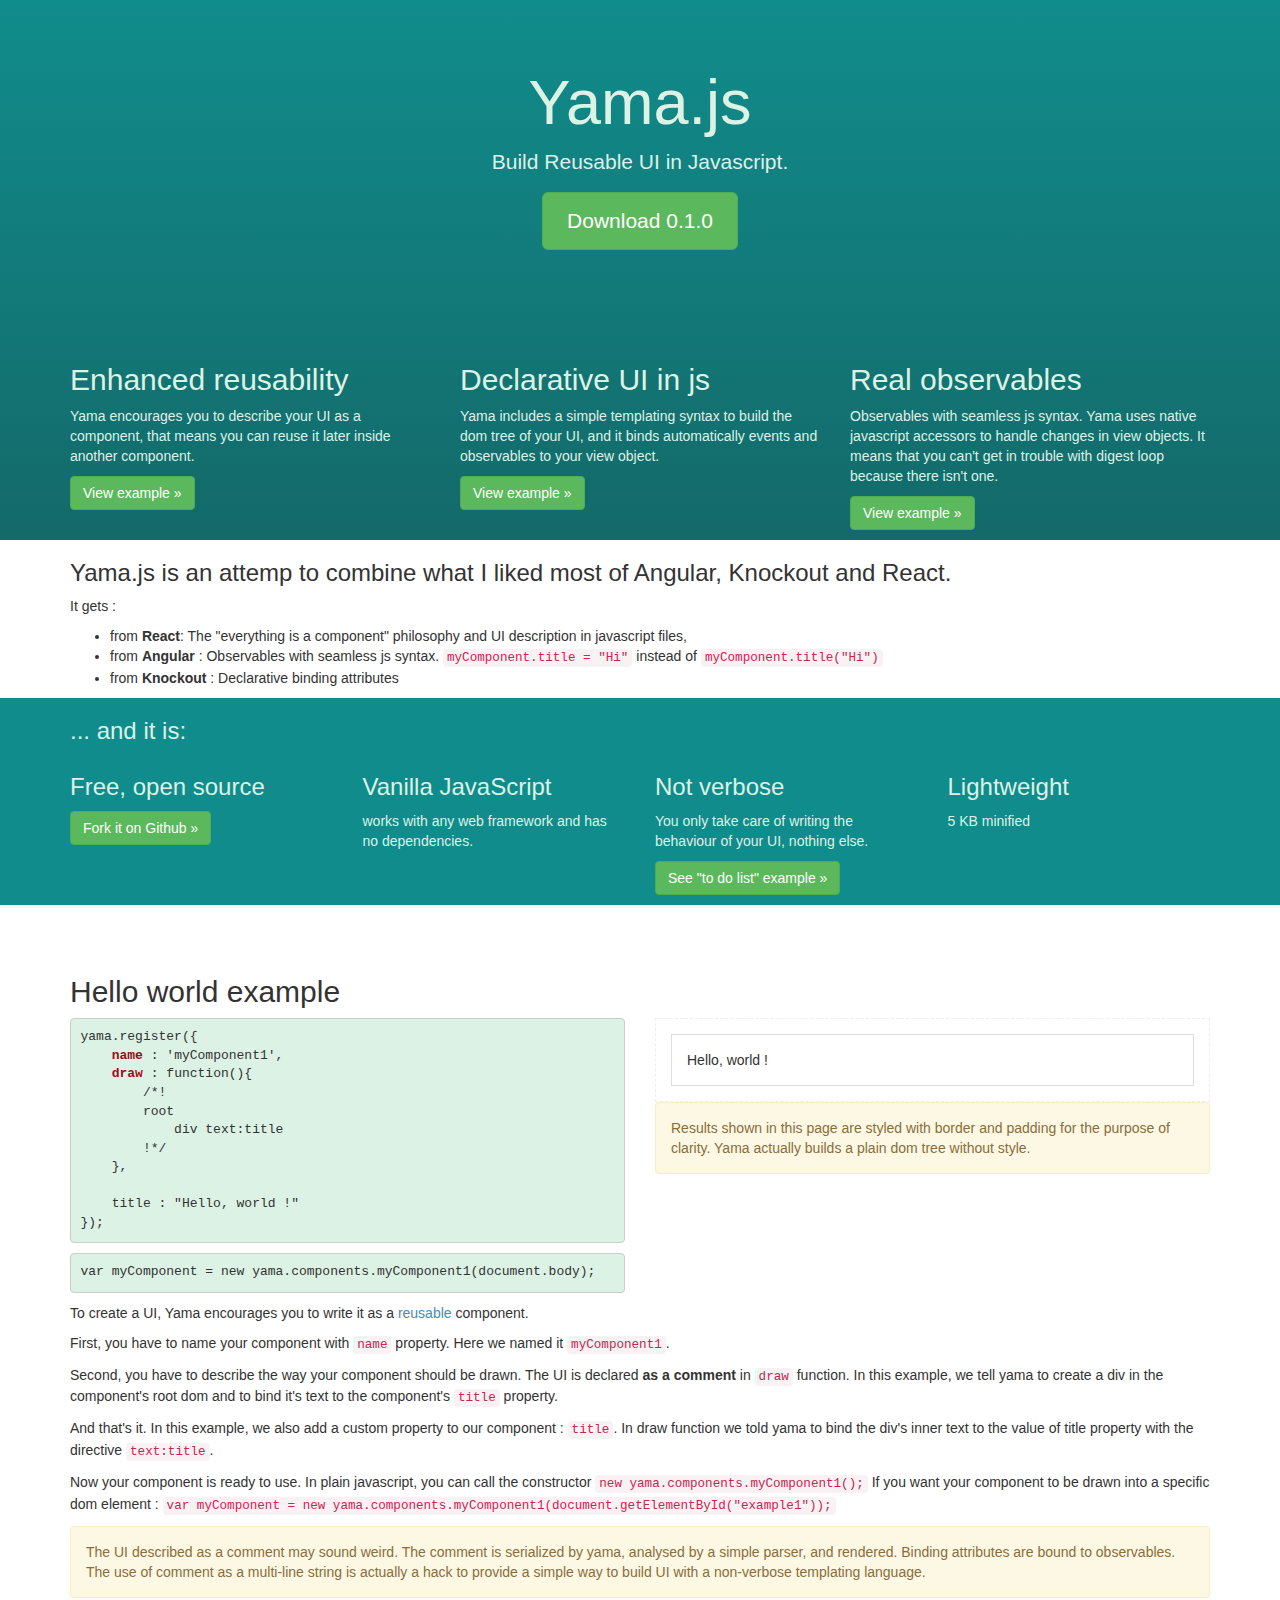
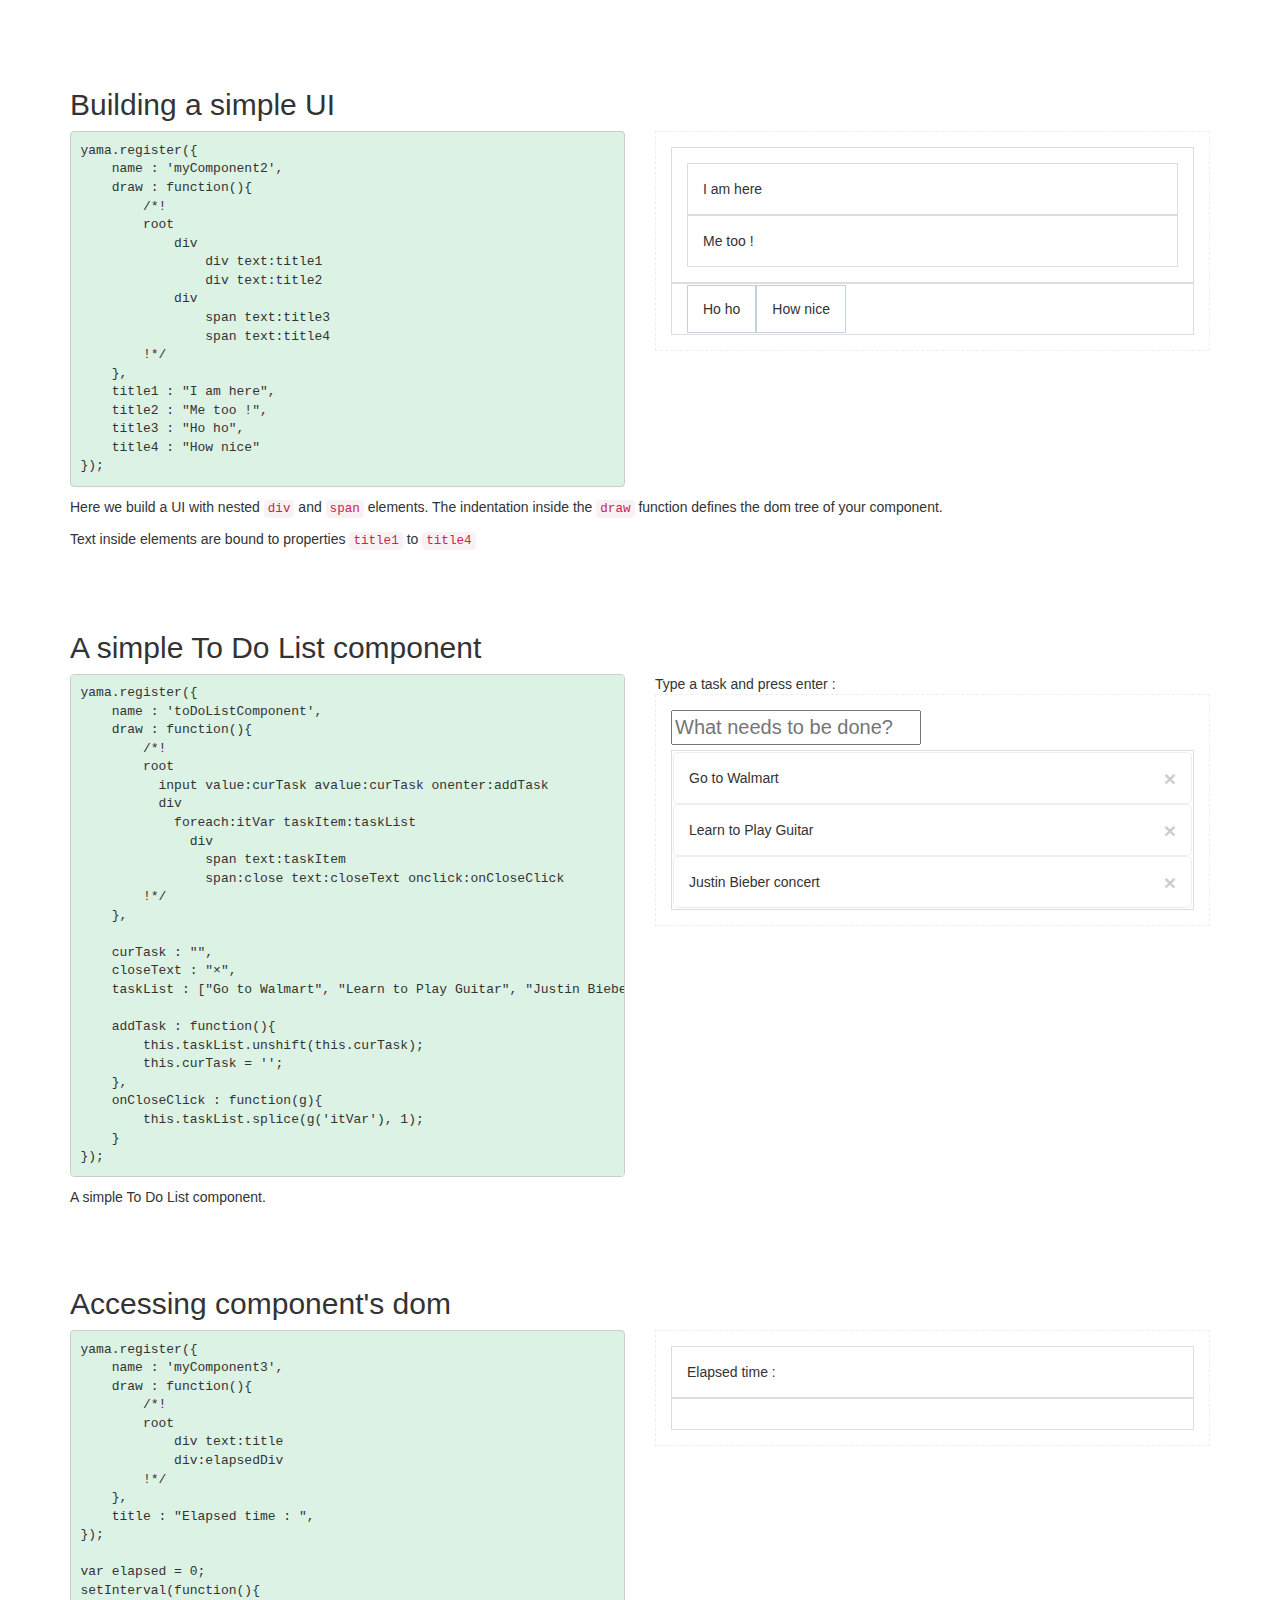
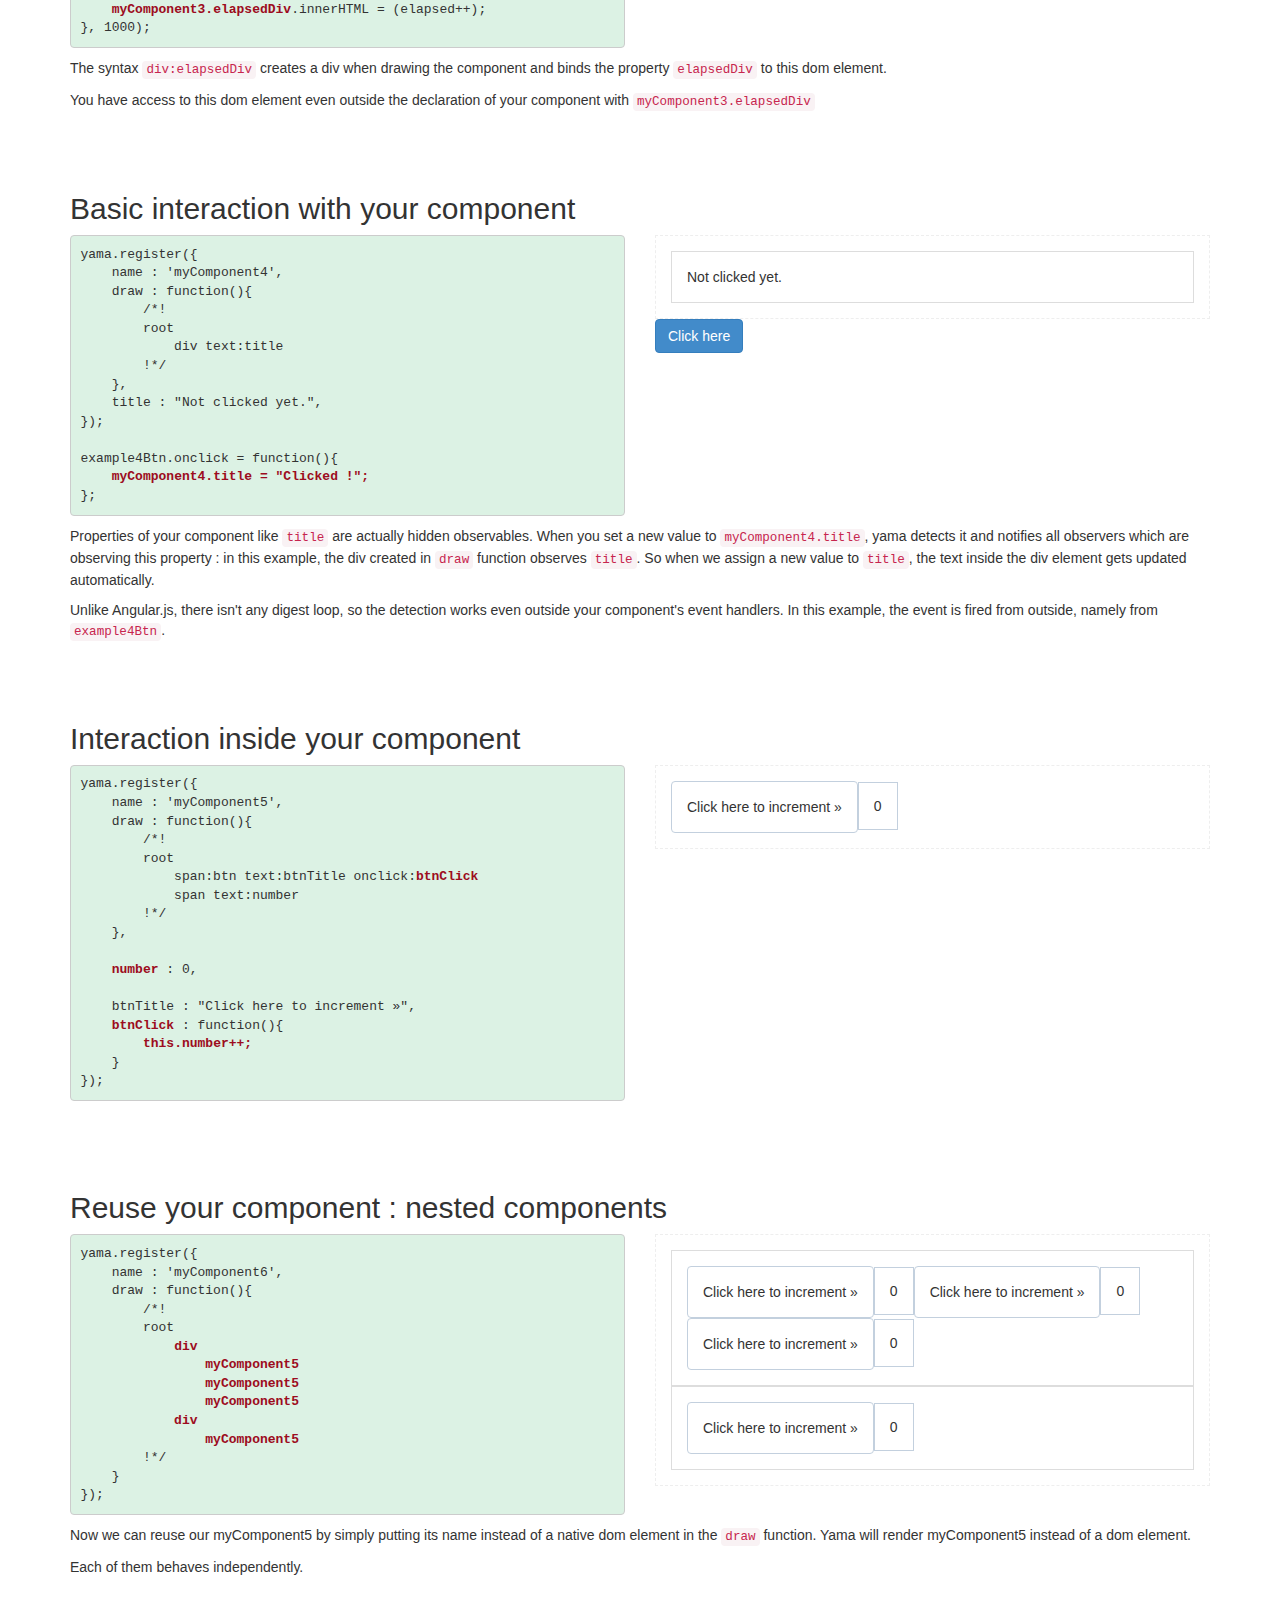
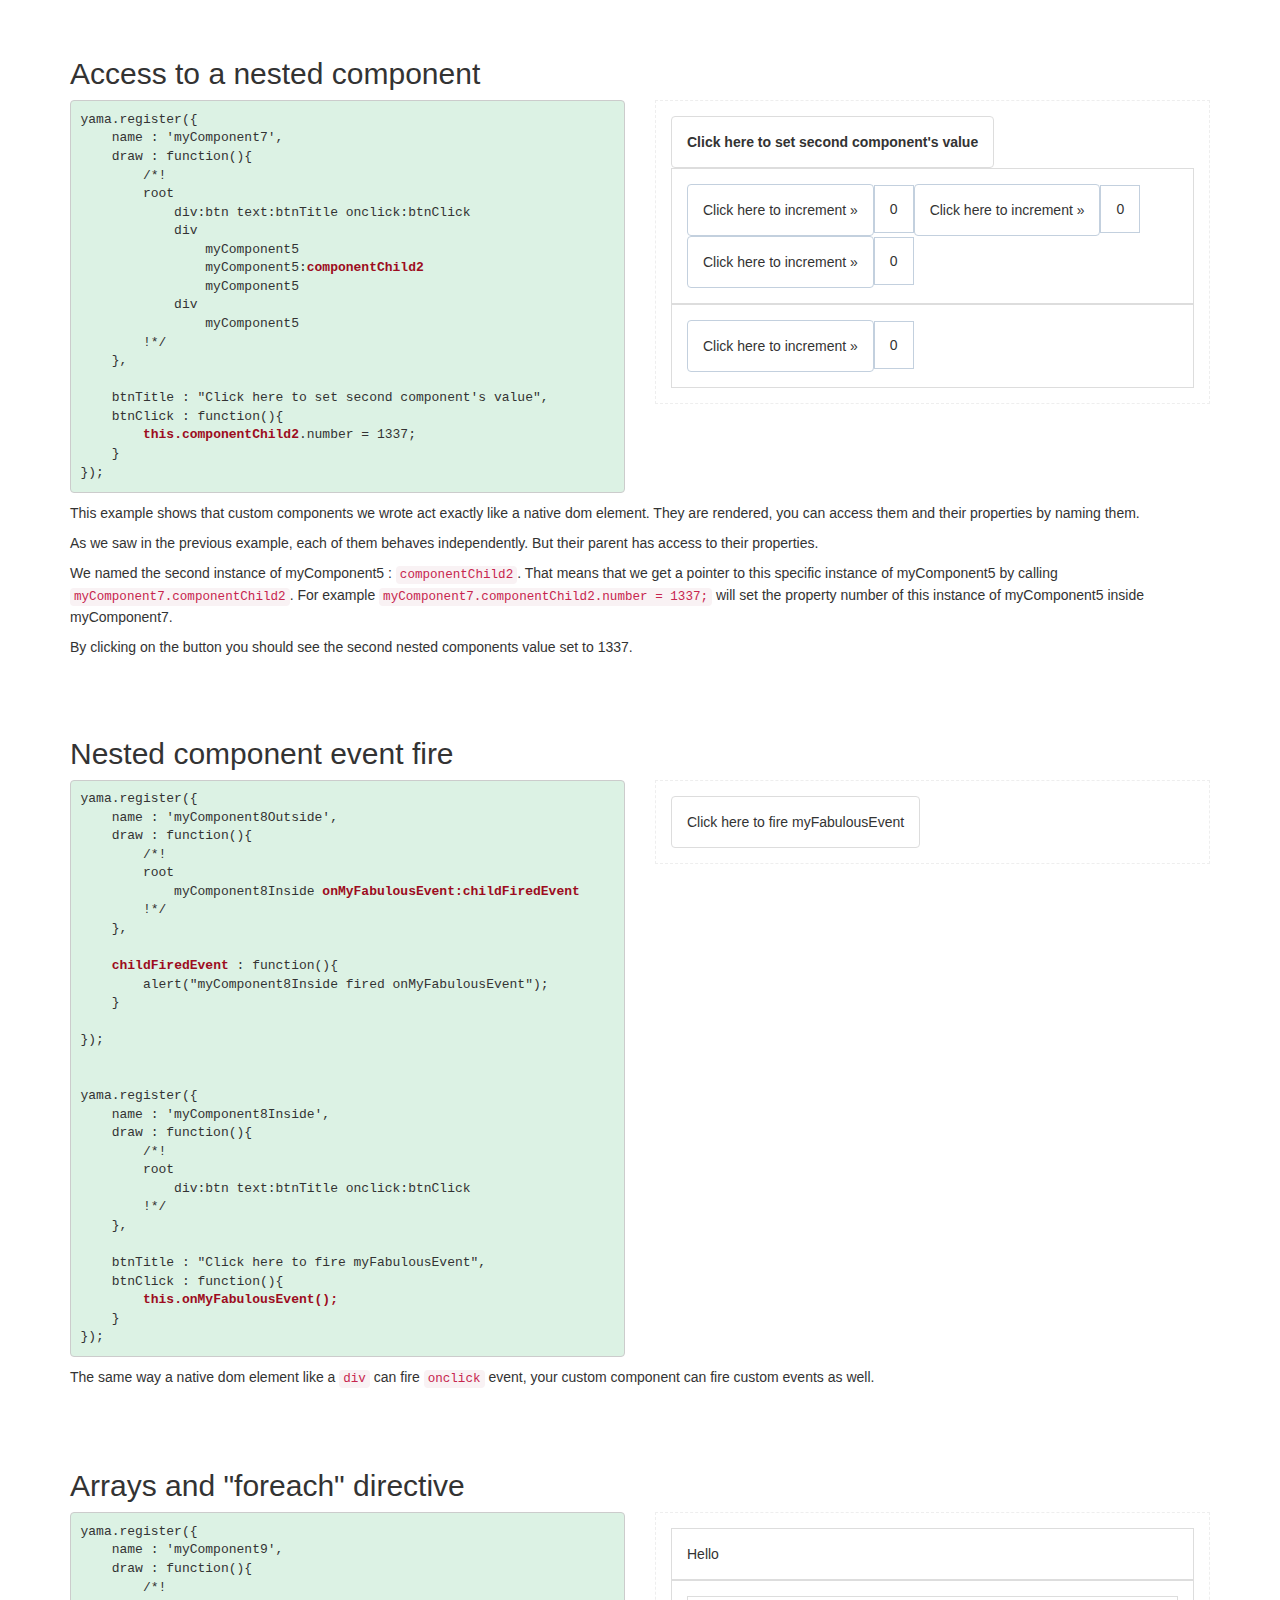
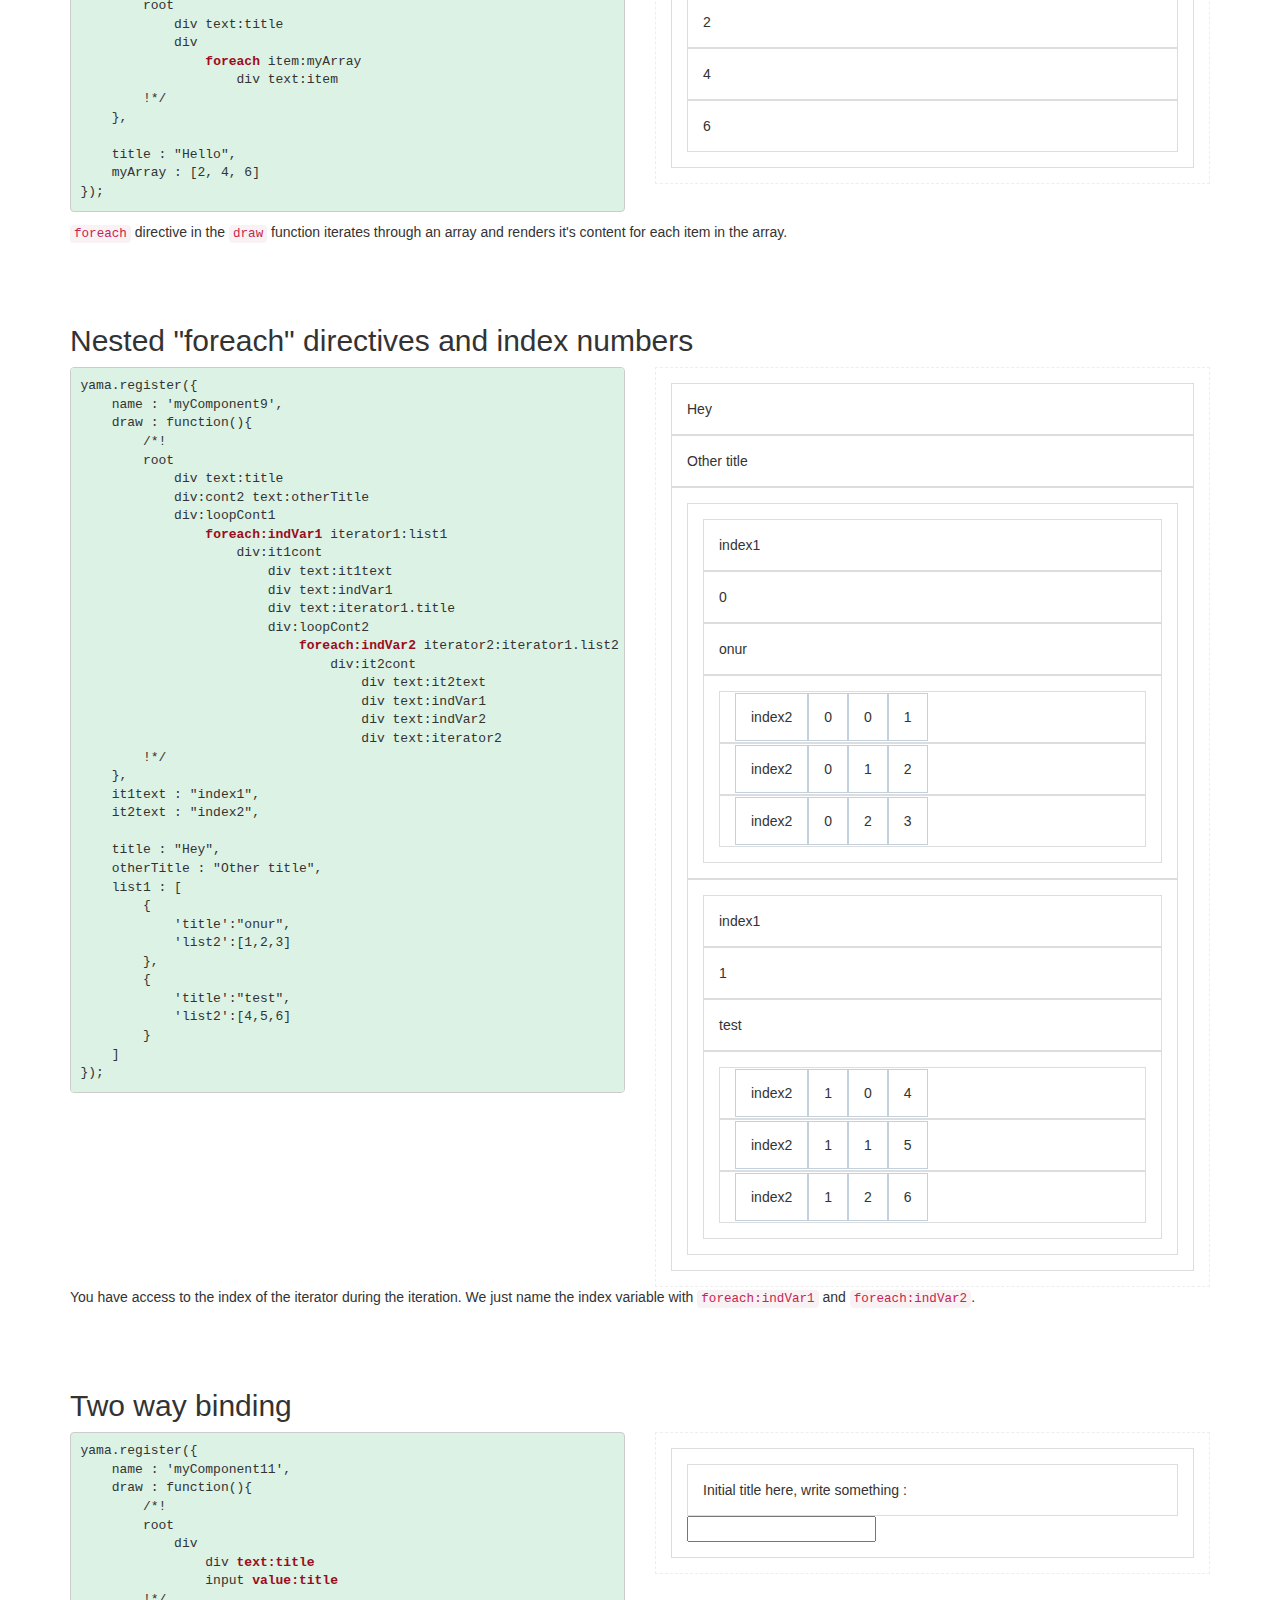
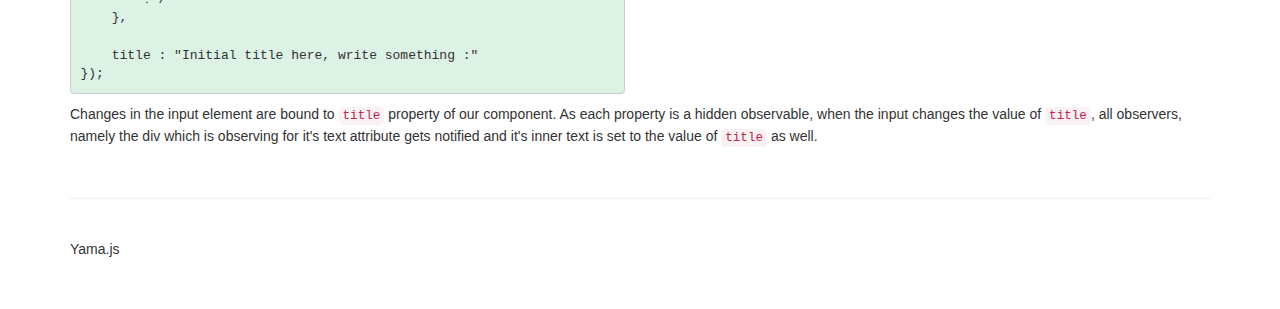
==== index.html @ 4c063310 "first commit for the website" ====
<!DOCTYPE html>
<html lang="en">
  <head>
    <meta charset="utf-8">
    <meta http-equiv="X-UA-Compatible" content="IE=edge">
    <meta name="viewport" content="width=device-width, initial-scale=1">
    <title>Yama</title>

    <!-- Bootstrap -->
    <link href="css/bootstrap.min.css" rel="stylesheet">
    <link href="css/design.css" rel="stylesheet">

    <!-- HTML5 Shim and Respond.js IE8 support of HTML5 elements and media queries -->
    <!-- WARNING: Respond.js doesn't work if you view the page via file:// -->
    <!--[if lt IE 9]>
      <script src="https://oss.maxcdn.com/html5shiv/3.7.2/html5shiv.min.js"></script>
      <script src="https://oss.maxcdn.com/respond/1.4.2/respond.min.js"></script>
    <![endif]-->
    <script src="js/yama.js"></script>

  </head>
  <body>


    <div class="jumbCont">
        
        <div class="container">
            <div class="jumbotron">
          
                <h1>Yama.js</h1>
                <p class="lead">Build Reusable UI in Javascript.</p>
                <p><a class="btn btn-lg btn-success" href="#" role="button">Download 0.1.0</a></p>
            </div>

            <div class="row">
                <div class="col-lg-4">
                  <h2>Enhanced reusability</h2>
                  <p>Yama encourages you to describe your UI as a component, that means you can reuse it later inside another component.</p>
                  <p><a class="btn btn-success" href="#reuse" role="button">View example &raquo;</a></p>
                </div>
                <div class="col-lg-4">
                  <h2>Declarative UI in js</h2>
                  <p>Yama includes a simple templating syntax to build the dom tree of your UI, and it binds automatically events and observables to your view object.</p>
                  <p><a class="btn btn-success" href="#declUI" role="button">View example &raquo;</a></p>
                </div>
                <div class="col-lg-4">
                  <h2>Real observables</h2>
                  <p>Observables with seamless js syntax. Yama uses native javascript accessors to handle changes in view objects. It means that you can't get in trouble with digest loop because there isn't one.</p>
                  <p><a class="btn btn-success" href="#basicInt" role="button">View example &raquo;</a></p>
                </div>
            </div>
        </div>
    </div>

    <div class="container">
        <h3>Yama.js is an attemp to combine what I liked most of Angular, Knockout and React.</h3>
        <p>It gets :
            <ul>
                <li>from <b>React</b>: The "everything is a component"  philosophy and UI description in javascript files,</li>
                <li>from <b>Angular</b> : Observables with seamless js syntax. <code>myComponent.title = "Hi"</code> instead of <code>myComponent.title("Hi")</code></li>
                <li>from <b>Knockout</b> : Declarative binding attributes</li>
            </ul>
        </p>
    </div>
    <div class="feat">
        
        <div class="container">
            <h3>... and it is:</h3>
            <div class="row">
                <div class="col-lg-3">
                  <h3>Free, open source</h3>
                  <p><a class="btn btn-success" href="#" role="button">Fork it on Github &raquo;</a></p>
                </div>
                <div class="col-lg-3">
                  <h3>Vanilla JavaScript</h3>
                  <p>works with any web framework and has no dependencies.</p>
               </div>
                <div class="col-lg-3">
                  <h3>Not verbose</h3>
                  <p>You only take care of writing the behaviour of your UI, nothing else.</p>
                  <p><a class="btn btn-success" href="#simpletodo" role="button">See "to do list" example &raquo;</a></p>
                </div>
                <div class="col-lg-3">
                  <h3>Lightweight</h3>
                  <p>5 KB minified</p>
                </div>
            </div>

        </div>

    </div>









    <section>
        <div class="container">
            <h2>Hello world example</h2>
            <div class="row">
                <div class="col-lg-6">
                    <pre>
yama.register({
    <b>name</b> : 'myComponent1',
    <b>draw</b> : function(){
        /*!
        root
            div text:title
        !*/
    },

    title : "Hello, world !"
});</pre>
<pre>
var myComponent = new yama.components.myComponent1(document.body);
</pre>
                </div>
                <div class="col-lg-6">
                    <div id="example1" class="result"></div>
                    <div class="alert alert-warning" role="alert">
        Results shown in this page are styled with border and padding for the purpose of clarity. Yama actually builds a plain dom tree without style. 
      </div>
                </div>
            </div>
            <p>To create a UI, Yama encourages you to write it as a <a href="#reuse">reusable</a> component.
            </p>
            <p>First, you have to name your component with <code>name</code> property. Here we named it <code>myComponent1</code>.</p>
            <p>Second, you have to describe the way your component should be drawn. The UI is declared <b>as a comment</b> in <code>draw</code> function. In this example, we tell yama to create a div in the component's root dom and to bind it's text to the component's <code>title</code> property.</p>

            <p>And that's it. In this example, we also add a custom property to our component : <code>title</code>. In draw function we told yama to bind the div's inner text to the value of title property with the directive <code>text:title</code>.</p>

            <p>Now your component is ready to use. In plain javascript, you can call the constructor <code>new yama.components.myComponent1();</code>
            If you want your component to be drawn into a specific dom element : <code>var myComponent = new yama.components.myComponent1(document.getElementById("example1"));</code></p>

            <div class="alert alert-warning" role="alert">
                The UI described as a comment may sound weird. The comment is serialized by yama, analysed by a simple parser, and rendered. Binding attributes are bound to observables. The use of comment as a multi-line string is actually a hack to provide a simple way to build UI with a non-verbose templating language.  
            </div>
        </div>
        <script>
yama.register({
    name : 'myComponent1',
    draw : function(){
        /*!
        root
            div text:title
        !*/
    },
    title : "Hello, world !"
});


yama.addLoadEvent(function(){
    var cont = document.getElementById("example1");
    var myComponent = new yama.components.myComponent1(cont);    
});
        </script>
    </section>













    <section id="declUI">
        <div class="container">
            <h2>Building a simple UI</h2>
            <div class="row">
                <div class="col-lg-6">
                    <pre>
yama.register({
    name : 'myComponent2',
    draw : function(){
        /*!
        root
            div
                div text:title1
                div text:title2
            div
                span text:title3
                span text:title4
        !*/
    },
    title1 : "I am here",
    title2 : "Me too !",
    title3 : "Ho ho",
    title4 : "How nice"
});</pre>
                </div>
                <div class="col-lg-6">
                    <div id="example2" class="result"></div>
                </div>
            </div>
            <p>Here we build a UI with nested <code>div</code> and <code>span</code> elements. The indentation inside the <code>draw</code> function defines the dom tree of your component.
            </p>
            <p>Text inside elements are bound to properties <code>title1</code> to <code>title4</code></p>
        </div>
        <script>
yama.register({
    name : 'myComponent2',
    draw : function(){
        /*!
        root
            div
                div text:title1
                div text:title2
            div
                span text:title3
                span text:title4
        !*/
    },
    title1 : "I am here",
    title2 : "Me too !",
    title3 : "Ho ho",
    title4 : "How nice"
});


yama.addLoadEvent(function(){
    var cont = document.getElementById("example2");
    var myComponent = new yama.components.myComponent2(cont);    
});
        </script>
    </section>













    <section id="simpletodo">
        <div class="container">
            <h2>A simple To Do List component</h2>
            <div class="row">
                <div class="col-lg-6">
                    <pre>
yama.register({
    name : 'toDoListComponent',
    draw : function(){
        /*!
        root
          input value:curTask avalue:curTask onenter:addTask
          div
            foreach:itVar taskItem:taskList
              div
                span text:taskItem
                span:close text:closeText onclick:onCloseClick
        !*/
    },

    curTask : "",
    closeText : "&times;",
    taskList : ["Go to Walmart", "Learn to Play Guitar", "Justin Bieber concert"],

    addTask : function(){
        this.taskList.unshift(this.curTask);
        this.curTask = '';
    },
    onCloseClick : function(g){
        this.taskList.splice(g('itVar'), 1);
    }
});</pre>
                </div>
                <div class="col-lg-6">
                    Type a task and press enter :
                    <div id="todocompexample" class="result"></div>
                </div>
            </div>
            <p>A simple To Do List component.</p>
        </div>
        <script>
yama.register({
    name : 'toDoListComponent',
    draw : function(){
        /*!
        root
            input:inputDom value:curTask avalue:curTask onenter:addTask
            div:forCont
                foreach:itVar taskItem:taskList
                    div:taskDom
                        span text:taskItem
                        span:close text:closeText onclick:onCloseClick
        !*/
    },

    curTask : "",
    closeText : "&times;",
    taskList : ["Go to Walmart", "Learn to Play Guitar", "Justin Bieber concert"],
    init : function(){
        this.inputDom.setAttribute('placeholder', "What needs to be done?");
    },

    addTask : function(){
        this.taskList.unshift(this.curTask);
        this.curTask = '';
    },
    onCloseClick : function(g){
        this.taskList.splice(g('itVar'), 1);
    }
});


yama.addLoadEvent(function(){
    var cont = document.getElementById("todocompexample");
    var myComponent = new yama.components.toDoListComponent(cont);    
});
        </script>
    </section>


























    <section>
        <div class="container">
            <h2>Accessing component's dom</h2>
            <div class="row">
                <div class="col-lg-6">
                    <pre>
yama.register({
    name : 'myComponent3',
    draw : function(){
        /*!
        root
            div text:title
            div:elapsedDiv
        !*/
    },
    title : "Elapsed time : ",
});

var elapsed = 0;
setInterval(function(){ 
    <b>myComponent3.elapsedDiv</b>.innerHTML = (elapsed++); 
}, 1000);
</pre>
                </div>
                <div class="col-lg-6">
                    <div id="example3" class="result"></div>
                </div>
            </div>
            <p>The syntax <code>div:elapsedDiv</code> creates a div when drawing the component and binds the property <code>elapsedDiv</code> to this dom element.</p>
            <p>You have access to this dom element even outside the declaration of your component with <code>myComponent3.elapsedDiv</code></p>
        </div>
        <script>
yama.register({
    name : 'myComponent3',
    draw : function(){
        /*!
        root
            div text:title
            div:elapsedDiv
        !*/
    },
    title : "Elapsed time : ",
});


yama.addLoadEvent(function(){
    var cont = document.getElementById("example3");
    var myComponent3 = new yama.components.myComponent3(cont);

    var elapsed = 0;
    setInterval(function(){ myComponent3.elapsedDiv.innerHTML = (elapsed++); }, 1000);
});
        </script>
    </section>















    <section id="basicInt">
        <div class="container">
            <h2>Basic interaction with your component</h2>
            <div class="row">
                <div class="col-lg-6">
                    <pre>
yama.register({
    name : 'myComponent4',
    draw : function(){
        /*!
        root
            div text:title
        !*/
    },
    title : "Not clicked yet.",
});

example4Btn.onclick = function(){ 
    <b>myComponent4.title = "Clicked !";</b>
};
</pre>
                </div>
                <div class="col-lg-6">
                    <div id="example4" class="result"></div>
                    <span id="example4Btn" class="btn btn-primary">Click here</span>
                </div>
            </div>
            <p>Properties of your component like <code>title</code> are actually hidden observables. When you set a new value to <code>myComponent4.title</code>, yama detects it and notifies all observers which are observing this property : in this example, the div created in <code>draw</code> function observes <code>title</code>. So when we assign a new value to <code>title</code>, the text inside the div element gets updated automatically.</p>
            <p>Unlike Angular.js, there isn't any digest loop, so the detection works even outside your component's event handlers. In this example, the event is fired from outside, namely from <code>example4Btn</code>.</p>
        </div>
        <script>
yama.register({
    name : 'myComponent4',
    draw : function(){
        /*!
        root
            div text:title
        !*/
    },
    title : "Not clicked yet.",
});


yama.addLoadEvent(function(){
    var cont = document.getElementById("example4");
    var example4Btn = document.getElementById("example4Btn");
    var myComponent4 = new yama.components.myComponent4(cont);

    example4Btn.onclick = function(){ 
        myComponent4.title = "Clicked !";
    };
});
        </script>
    </section>


















    <section>
        <div class="container">
            <h2>Interaction inside your component</h2>
            <div class="row">
                <div class="col-lg-6">
                    <pre>
yama.register({
    name : 'myComponent5',
    draw : function(){
        /*!
        root
            span:btn text:btnTitle onclick:<b>btnClick</b>
            span text:number
        !*/
    },

    <b>number</b> : 0,

    btnTitle : "Click here to increment &raquo;",
    <b>btnClick</b> : function(){
        <b>this.number++;</b>
    }
});</pre>
                </div>
                <div class="col-lg-6">
                    <div id="example5" class="result"></div>
                </div>
            </div>
            <p></p>
        </div>
        <script>
yama.register({
    name : 'myComponent5',
    draw : function(){
        /*!
        root
            span:btn text:btnTitle onclick:btnClick
            span text:number
        !*/
    },

    number : 0,

    btnTitle : "Click here to increment &raquo;",
    btnClick : function(){
        this.number++;
    }
});


yama.addLoadEvent(function(){
    var cont = document.getElementById("example5");
    var myComponent5 = new yama.components.myComponent5(cont);

});
        </script>
    </section>















    <section id="reuse">
        <div class="container">
            <h2>Reuse your component : nested components</h2>
            <div class="row">
                <div class="col-lg-6">
                    <pre>
yama.register({
    name : 'myComponent6',
    draw : function(){
        /*!
        root
            <b>div
                myComponent5
                myComponent5
                myComponent5
            div
                myComponent5</b>
        !*/
    }
});</pre>
                </div>
                <div class="col-lg-6">
                    <div id="example6" class="result"></div>
                </div>
            </div>
            <p>Now we can reuse our myComponent5 by simply putting its name instead of a native dom element in the <code>draw</code> function. Yama will render myComponent5 instead of a dom element.</p>
            <p>Each of them behaves independently.</p>
        </div>
        <script>
yama.register({
    name : 'myComponent6',
    draw : function(){
        /*!
        root
            div
                myComponent5
                myComponent5
                myComponent5
            div
                myComponent5
        !*/
    }
});

yama.addLoadEvent(function(){
    var cont = document.getElementById("example6");
    var myComponent6 = new yama.components.myComponent6(cont);

});
        </script>
    </section>
















    <section>
        <div class="container">
            <h2>Access to a nested component</h2>
            <div class="row">
                <div class="col-lg-6">
                    <pre>
yama.register({
    name : 'myComponent7',
    draw : function(){
        /*!
        root
            div:btn text:btnTitle onclick:btnClick
            div
                myComponent5
                myComponent5:<b>componentChild2</b>
                myComponent5
            div
                myComponent5
        !*/
    },
    
    btnTitle : "Click here to set second component's value",
    btnClick : function(){
        <b>this.componentChild2</b>.number = 1337;
    }
});</pre>
                </div>
                <div class="col-lg-6">
                    <div id="example7" class="result"></div>
                </div>
            </div>
            <p>This example shows that custom components we wrote act exactly like a native dom element. They are rendered, you can access them and their properties by naming them.</p>
            <p>As we saw in the previous example, each of them behaves independently. But their parent has access to their properties.</p>
            <p>We named the second instance of myComponent5 : <code>componentChild2</code>. That means that we get a pointer to this specific instance of myComponent5 by calling <code>myComponent7.componentChild2</code>. For example <code>myComponent7.componentChild2.number = 1337;</code> will set the property number of this instance of myComponent5 inside myComponent7.</p>
            <p>By clicking on the button you should see the second nested components value set to 1337.</p>
        </div>
        <script>
yama.register({
    name : 'myComponent7',
    draw : function(){
        /*!
        root
            div:btn text:btnTitle onclick:btnClick
            div
                myComponent5
                myComponent5:componentChild2
                myComponent5
            div
                myComponent5
        !*/
    },
    
    btnTitle : "<b>Click here to set second component's value</b>",
    btnClick : function(){
        this.componentChild2.number = 1337;
    }
});

yama.addLoadEvent(function(){
    var cont = document.getElementById("example7");
    var myComponent7 = new yama.components.myComponent7(cont);

});
        </script>
    </section>































    <section>
        <div class="container">
            <h2>Nested component event fire</h2>
            <div class="row">
                <div class="col-lg-6">
                    <pre>
yama.register({
    name : 'myComponent8Outside',
    draw : function(){
        /*!
        root 
            myComponent8Inside <b>onMyFabulousEvent:childFiredEvent</b>
        !*/
    },
    
    <b>childFiredEvent</b> : function(){
        alert("myComponent8Inside fired onMyFabulousEvent");
    }

});


yama.register({
    name : 'myComponent8Inside',
    draw : function(){
        /*!
        root
            div:btn text:btnTitle onclick:btnClick
        !*/
    },
    
    btnTitle : "Click here to fire myFabulousEvent",
    btnClick : function(){
        <b>this.onMyFabulousEvent();</b>
    }
});</pre>
                </div>
                <div class="col-lg-6">
                    <div id="example8" class="result"></div>
                </div>
            </div>
            <p>The same way a native dom element like a <code>div</code> can fire <code>onclick</code> event, your custom component can fire custom events as well.</p>
        </div>
        <script>

yama.register({
    name : 'myComponent8Outside',
    draw : function(){
        /*!
        root 
            myComponent8Inside onMyFabulousEvent:childFiredEvent
        !*/
    },
    
    childFiredEvent : function(){
        alert("myComponent8Inside fired onMyFabulousEvent");
    }

});


yama.register({
    name : 'myComponent8Inside',
    draw : function(){
        /*!
        root
            div:btn text:btnTitle onclick:btnClick
        !*/
    },
    
    btnTitle : "Click here to fire myFabulousEvent",
    btnClick : function(){
        this.onMyFabulousEvent();
    }
});

yama.addLoadEvent(function(){
    var cont = document.getElementById("example8");
    var myComponent8 = new yama.components.myComponent8Outside(cont);

});
        </script>
    </section>


















    <section>
        <div class="container">
            <h2>Arrays and "foreach" directive</h2>
            <div class="row">
                <div class="col-lg-6">
                    <pre>
yama.register({
    name : 'myComponent9',
    draw : function(){
        /*!
        root
            div text:title
            div
                <b>foreach</b> item:myArray
                    div text:item
        !*/
    },

    title : "Hello",
    myArray : [2, 4, 6]
});</pre>
                </div>
                <div class="col-lg-6">
                    <div id="example9" class="result"></div>
                </div>
            </div>
            <p><code>foreach</code> directive in the <code>draw</code> function iterates through an array and renders it's content for each item in the array.</p>
        </div>
        <script>
yama.register({
    name : 'myComponent9',
    draw : function(){
        /*!
        root
            div text:title
            div
                foreach item:myArray
                    div text:item
        !*/
    },

    title : "Hello",
    myArray : [2, 4, 6]
});

yama.addLoadEvent(function(){
    var cont = document.getElementById("example9");
    var myComponent9 = new yama.components.myComponent9(cont);

});
        </script>
    </section>


















    <section>
        <div class="container">
            <h2>Nested "foreach" directives and index numbers</h2>
            <div class="row">
                <div class="col-lg-6">
                    <pre>
yama.register({
    name : 'myComponent9',
    draw : function(){
        /*!
        root
            div text:title
            div:cont2 text:otherTitle
            div:loopCont1
                <b>foreach:indVar1</b> iterator1:list1
                    div:it1cont
                        div text:it1text
                        div text:indVar1
                        div text:iterator1.title
                        div:loopCont2
                            <b>foreach:indVar2</b> iterator2:iterator1.list2
                                div:it2cont
                                    div text:it2text
                                    div text:indVar1
                                    div text:indVar2
                                    div text:iterator2
        !*/
    },
    it1text : "index1",
    it2text : "index2",

    title : "Hey",
    otherTitle : "Other title",
    list1 : [
        {
            'title':"onur",
            'list2':[1,2,3]
        },
        {
            'title':"test",
            'list2':[4,5,6]
        }
    ]
});</pre>
                </div>
                <div class="col-lg-6">
                    <div id="example10" class="result"></div>
                </div>
            </div>
            <p>You have access to the index of the iterator during the iteration. We just name the index variable with <code>foreach:indVar1</code> and <code>foreach:indVar2</code>.</p>
        </div>
        <script>
yama.register({
    name : 'myComponent10',
    draw : function(){
        /*!
        root
            div text:title
            div:cont2 text:otherTitle
            div:loopCont1
                foreach:indVar1 iterator1:list1
                    div:it1cont
                        div text:it1text
                        div text:indVar1
                        div text:iterator1.title
                        div:loopCont2
                            foreach:indVar2 iterator2:iterator1.list2
                                div:it2cont
                                    span text:it2text
                                    span text:indVar1
                                    span text:indVar2
                                    span text:iterator2
        !*/
    },
    it1text : "index1",
    it2text : "index2",

    title : "Hey",
    otherTitle : "Other title",
    list1 : [
        {
            'title':"onur",
            'list2':[1,2,3]
        },
        {
            'title':"test",
            'list2':[4,5,6]
        }
    ]

});

yama.addLoadEvent(function(){
    var cont = document.getElementById("example10");
    var myComponent10 = new yama.components.myComponent10(cont);

});
        </script>
    </section>










    <section>
        <div class="container">
            <h2>Two way binding</h2>
            <div class="row">
                <div class="col-lg-6">
                    <pre>
yama.register({
    name : 'myComponent11',
    draw : function(){
        /*!
        root
            div
                div <b>text:title</b>
                input <b>value:title</b>
        !*/
    },

    title : "Initial title here, write something :"
});</pre>
                </div>
                <div class="col-lg-6">
                    <div id="example11" class="result"></div>
                </div>
            </div>
            <p>Changes in the input element are bound to <code>title</code> property of our component. As each property is a hidden observable, when the input changes the value of <code>title</code>, all observers, namely the div which is observing for it's text attribute gets notified and it's inner text is set to the value of <code>title</code> as well.</p>
        </div>
        <script>
yama.register({
    name : 'myComponent11',
    draw : function(){
        /*!
        root
            div
                div text:title
                input value:title
        !*/
    },

    title : "Initial title here, write something :"
});

yama.addLoadEvent(function(){
    var cont = document.getElementById("example11");
    var myComponent11 = new yama.components.myComponent11(cont);

});
        </script>
    </section>





























    <div class="container">
        <div class="footer">
        <p>Yama.js</p>
        </div>
    </div>
    <!-- jQuery (necessary for Bootstrap's JavaScript plugins) -->
    <script src="https://ajax.googleapis.com/ajax/libs/jquery/1.11.1/jquery.min.js"></script>
    <!-- Include all compiled plugins (below), or include individual files as needed -->
    <script src="js/bootstrap.min.js"></script>
  </body>
</html>
---- css/design.css ----
/*https://color.adobe.com/beach-color-theme-4537521/
*/

pre b {
  color:#9C0C20;
}

pre {
  background-color: #DCF2E4;
}

.navbar{
  background-color: #2E3140;
}

.jumbCont{
  background-color: #118C8C;
  background: linear-gradient(#118C8C, #146969);
  color: #DCF2E4;
}
.feat{
  background-color: #118C8C;
  color: #DCF2E4;
}

.result{
    border:1px dashed #EEE;
    padding:15px;
}

.result div{
    border:1px solid #DDD;
    padding:15px;
}

.result span{
    border:1px solid #C3D0DE;
    padding:15px;
}

#todocompexample .forCont {
  padding:1px;
}

#todocompexample span {
  padding:0px;
  border:none;
}
#todocompexample input {
  margin-bottom:5px;
  font-size: 20px;
  height:35px;
  width:250px;
}
#todocompexample .taskDom {
  border:1px solid #EEE;
  padding:15px;
  border-radius: 5px;
}

section {
    margin-top:50px;
}

.footer {
  padding-top: 40px;
  padding-bottom: 40px;
  margin-top: 40px;
  border-top: 1px solid #eee;
}



.jumbotron {
  text-align: center;
  background-color: transparent;
}
.jumbotron .btn {
  padding: 14px 24px;
  font-size: 21px;
}


.header-title{
    color:#FFF;
    font-weight: normal;
    margin-bottom: 30px;
    font-size:30px;
}

.header-feature{
    margin-bottom: 20px;
    padding:10px;
    cursor: pointer;
    border-radius: 5px;
    -webkit-transition: color 0.1s ease-in, background 0.1s ease-in;
       -moz-transition: color 0.1s ease-in, background 0.1s ease-in;
            transition: color 0.1s ease-in, background 0.1s ease-in;
}


.header-feature:hover{
    background-color:rgba(0,0,0,0.1);

}

.header-feature .title{
}
.header-feature .number{
    width:30px;
    height:30px;
    border-radius:15px;
    font-size:20px;
    text-align:center;
    border:1px solid #888;
    float: left;
}

.header-feature .title .title-text{
    font-size:25px;
    margin-left:5px;
}
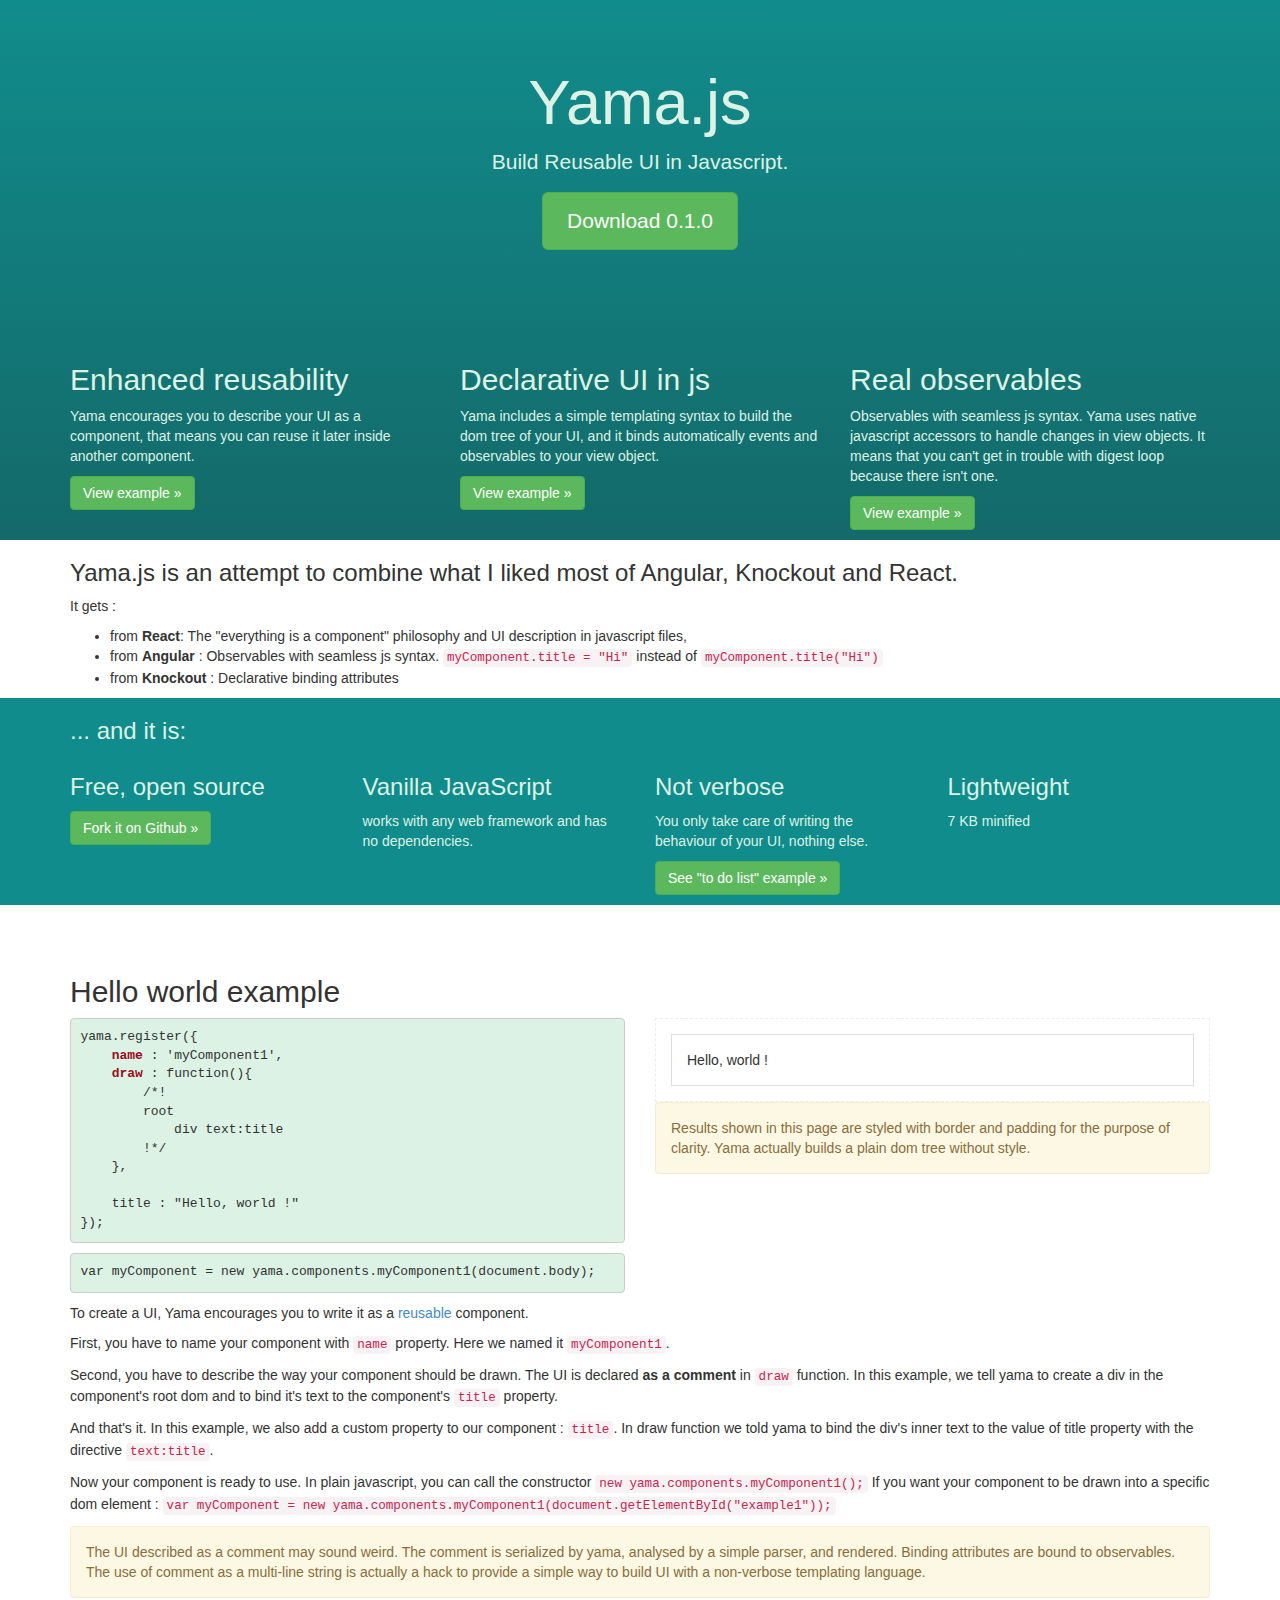
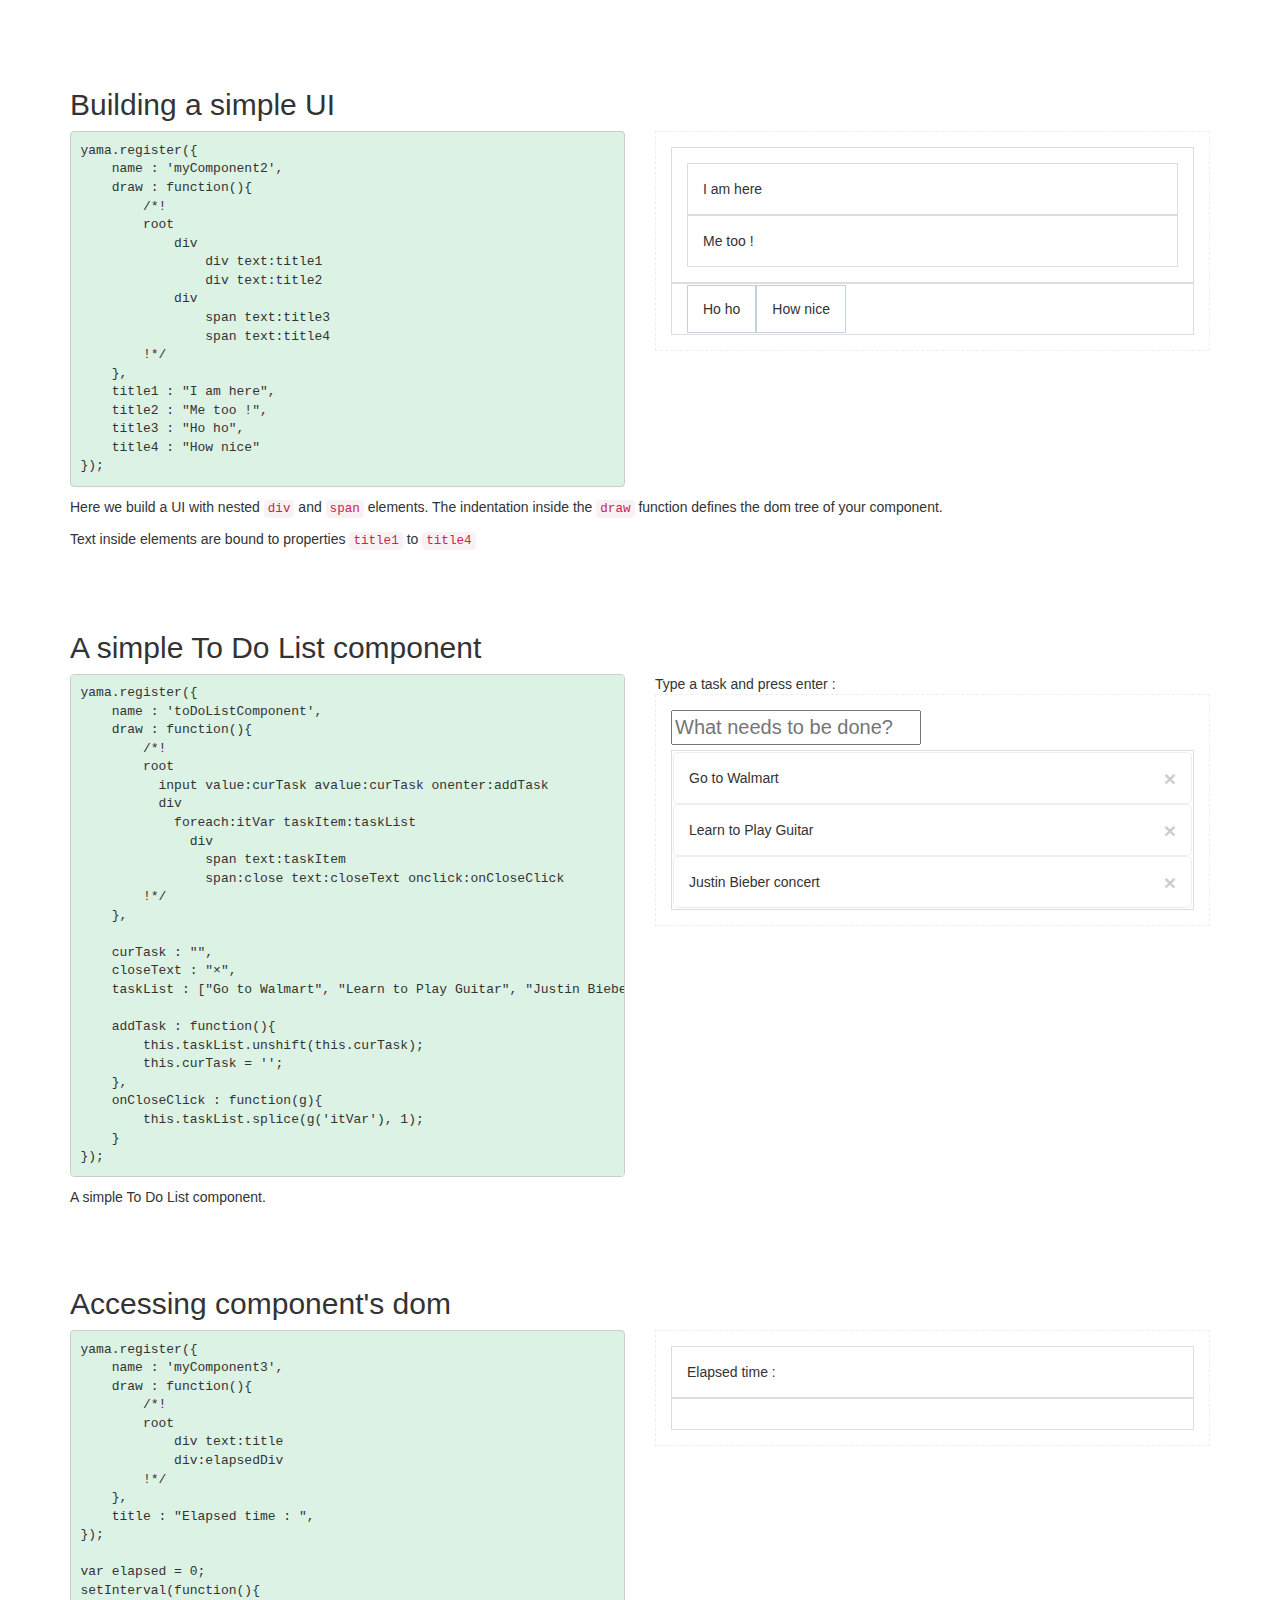
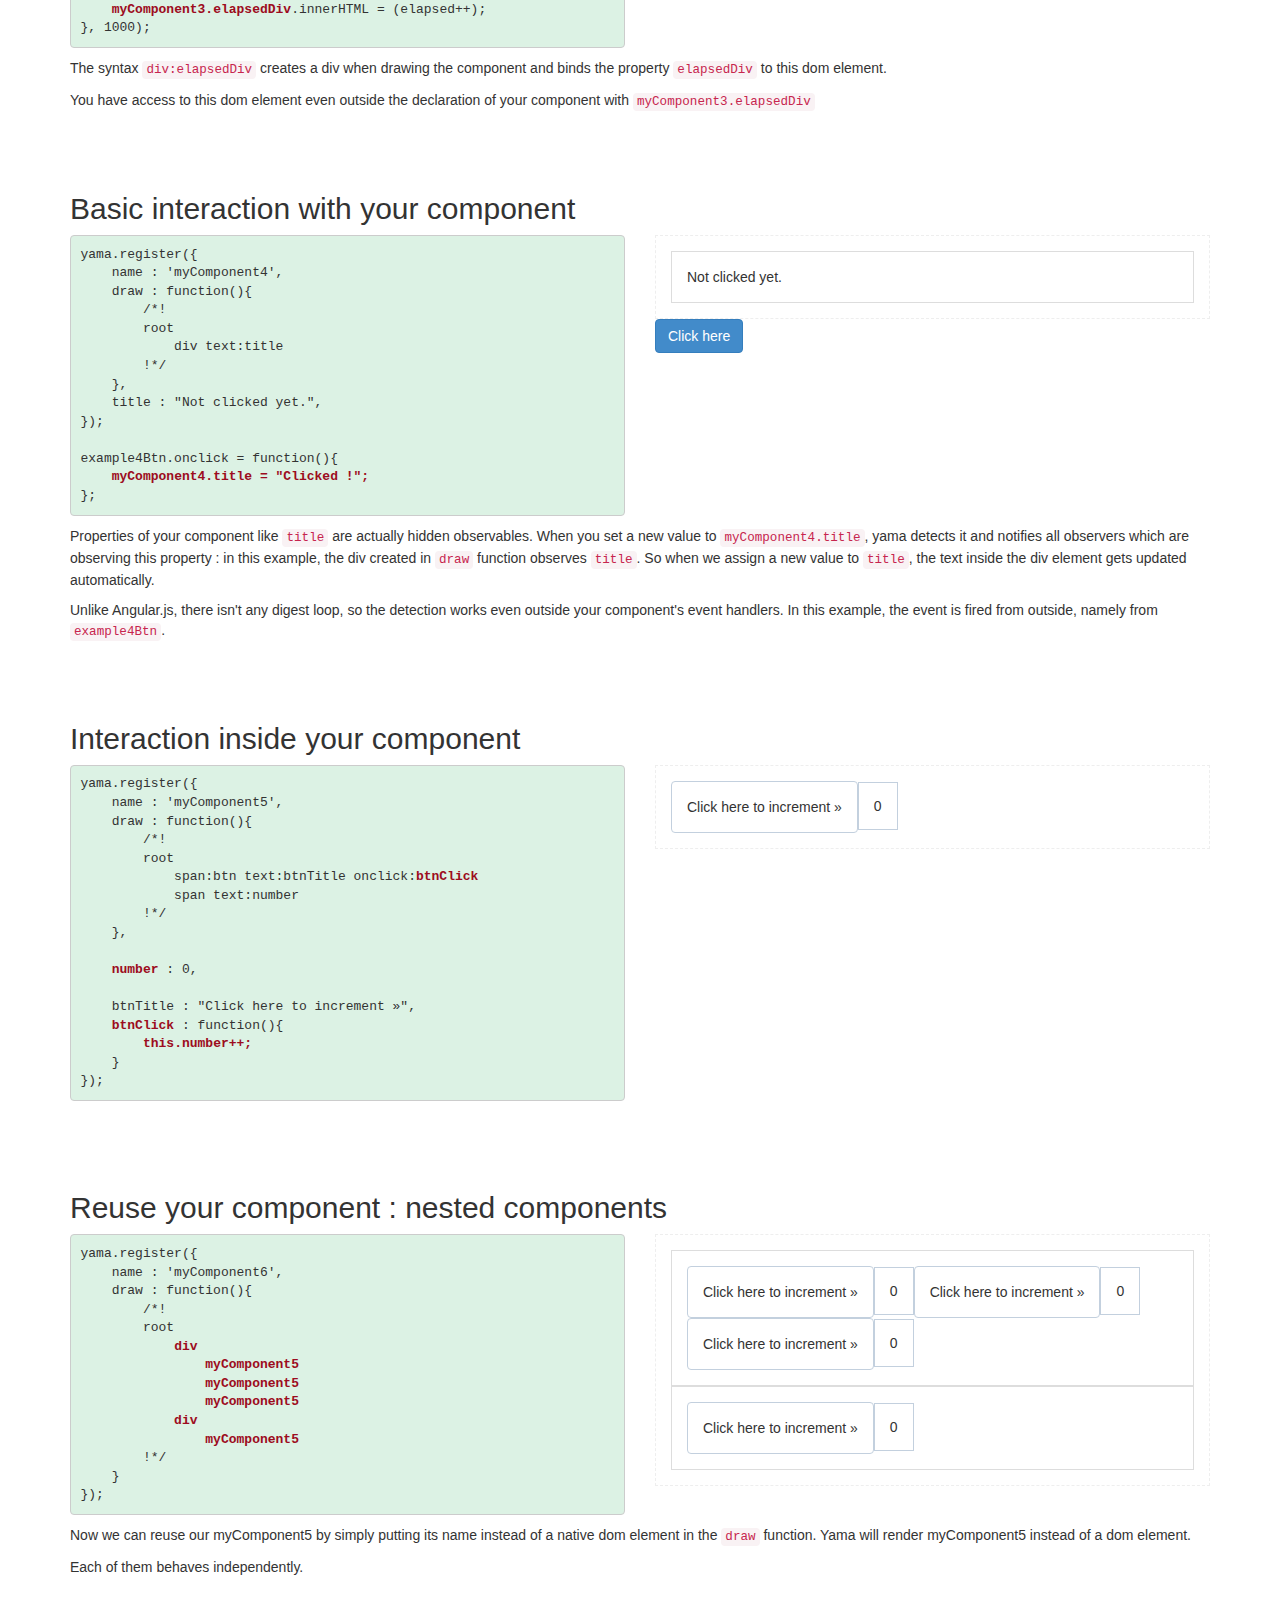
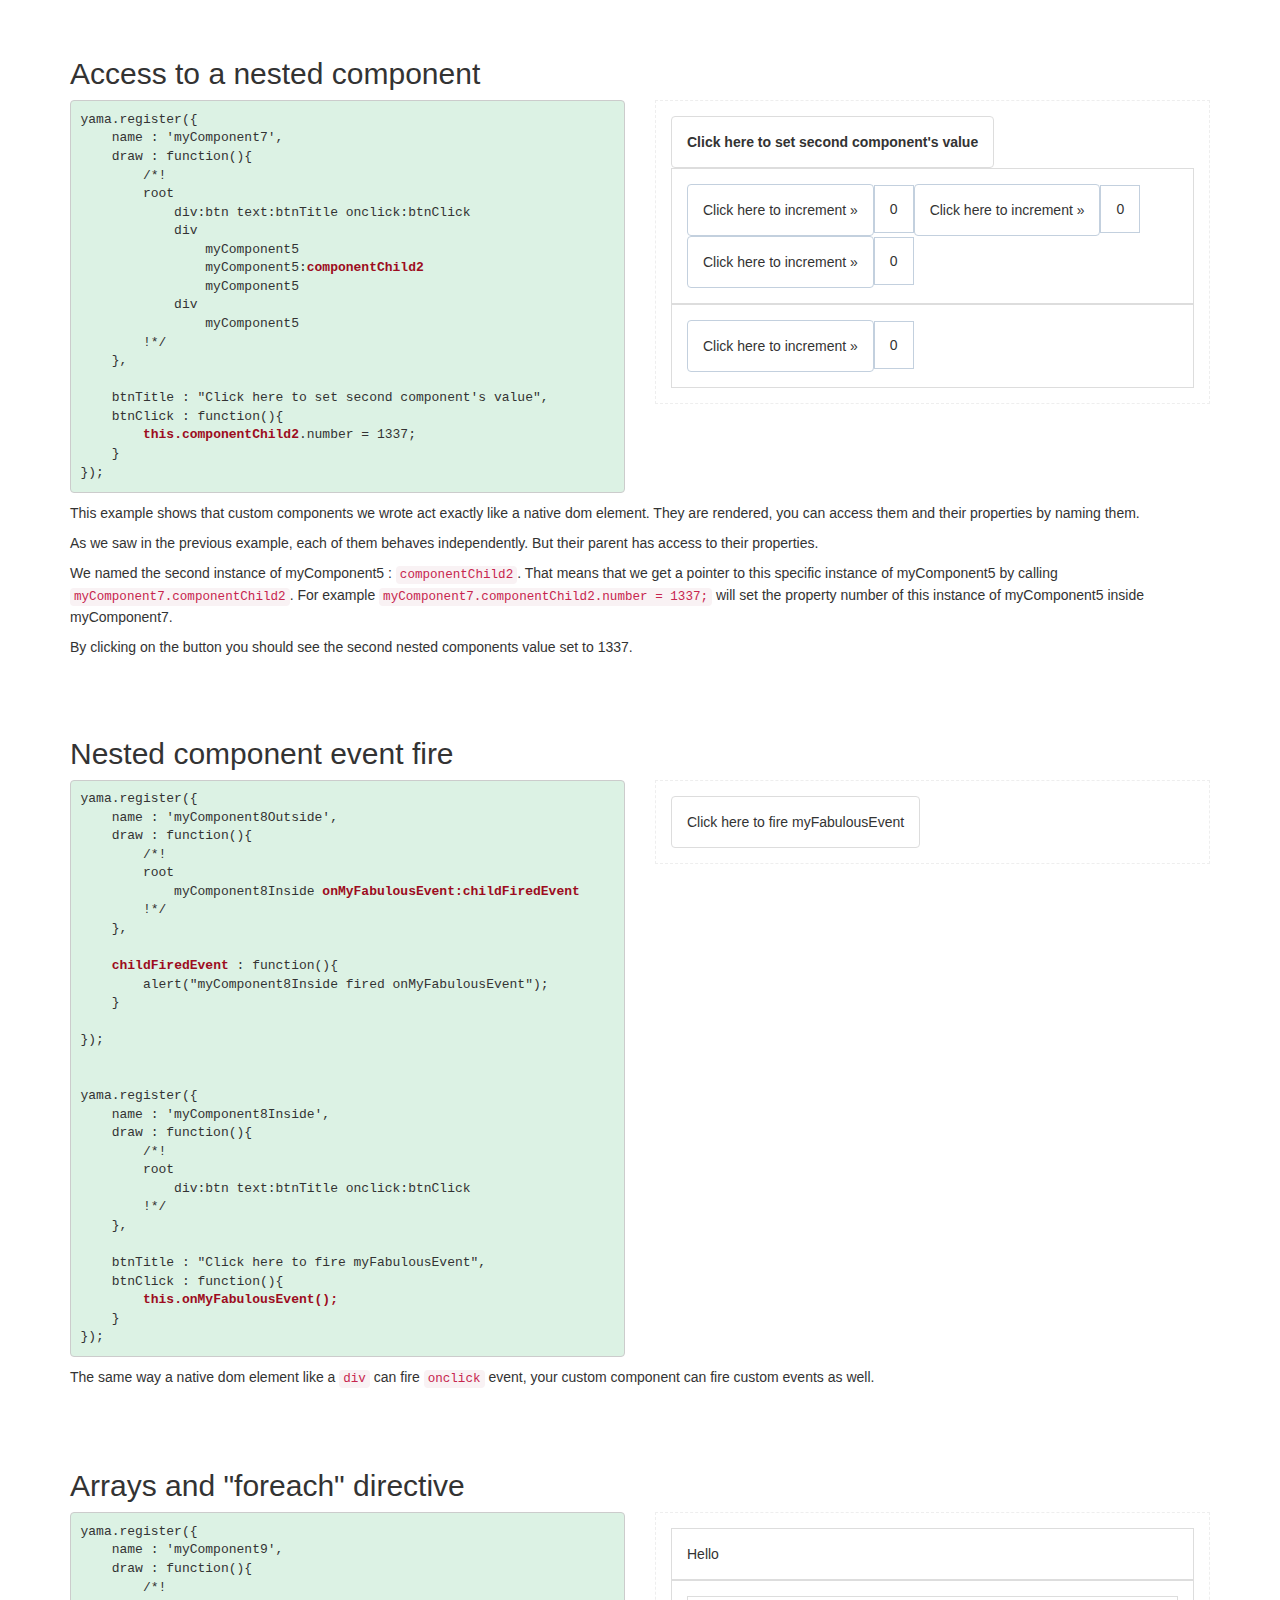
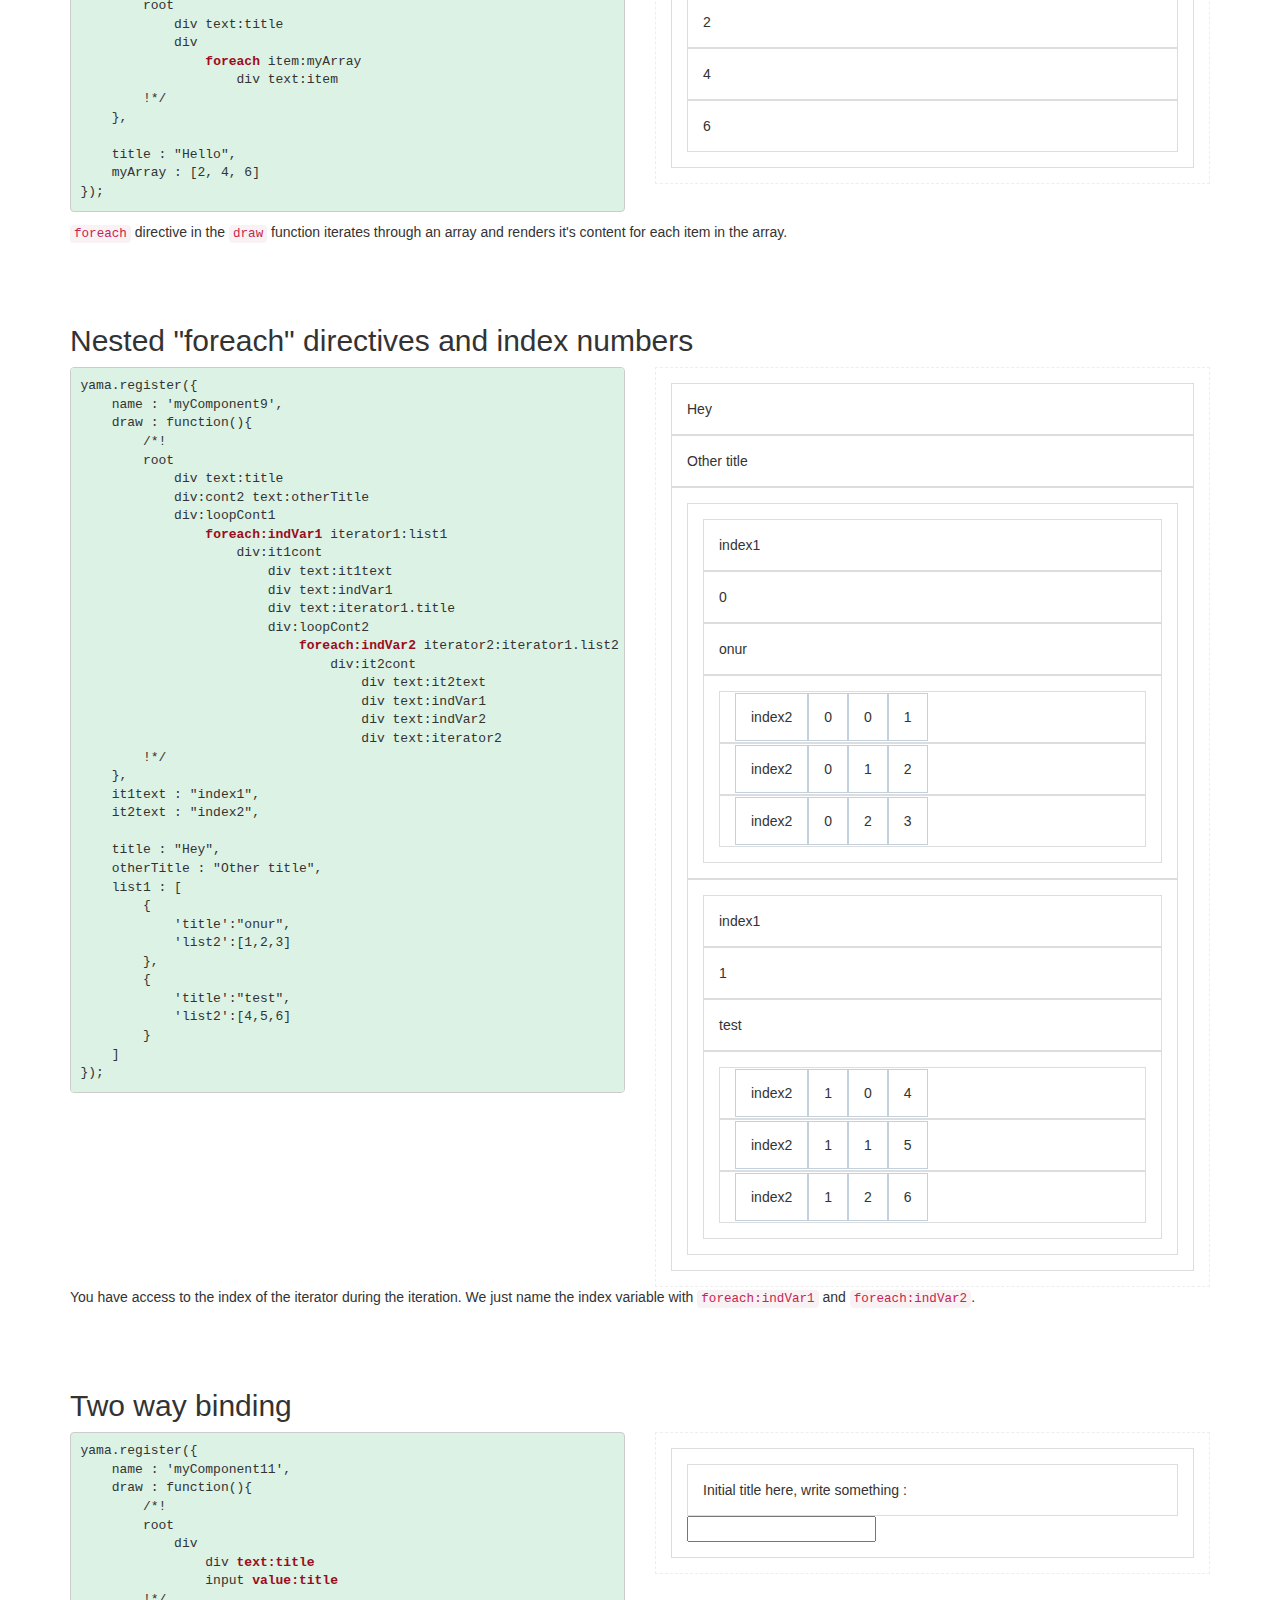
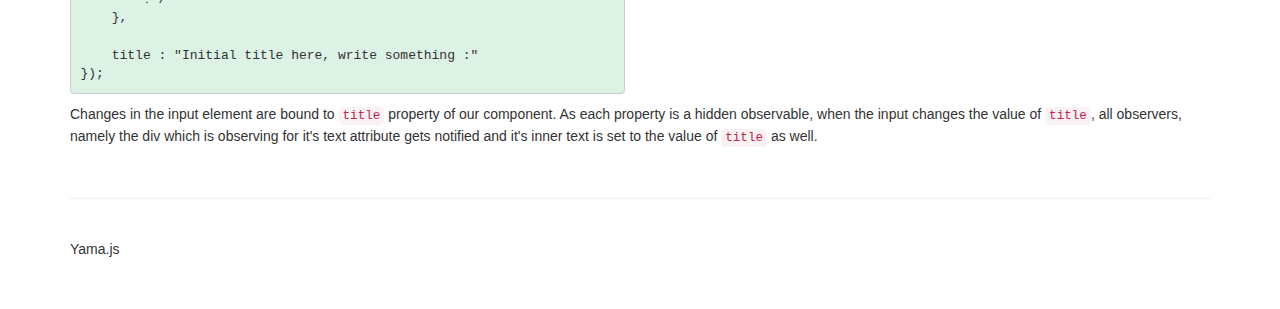
==== commit 7fa731be: "attempt typo" ====
--- a/index.html
+++ b/index.html
@@ -29,7 +29,7 @@
           
                 <h1>Yama.js</h1>
                 <p class="lead">Build Reusable UI in Javascript.</p>
-                <p><a class="btn btn-lg btn-success" href="#" role="button">Download 0.1.0</a></p>
+                <p><a class="btn btn-lg btn-success" href="https://github.com/Celebio/Yama.js/archive/master.zip" role="button">Download 0.1.0</a></p>
             </div>
 
             <div class="row">
@@ -53,7 +53,7 @@
     </div>
 
     <div class="container">
-        <h3>Yama.js is an attemp to combine what I liked most of Angular, Knockout and React.</h3>
+        <h3>Yama.js is an attempt to combine what I liked most of Angular, Knockout and React.</h3>
         <p>It gets :
             <ul>
                 <li>from <b>React</b>: The "everything is a component"  philosophy and UI description in javascript files,</li>
@@ -69,7 +69,7 @@
             <div class="row">
                 <div class="col-lg-3">
                   <h3>Free, open source</h3>
-                  <p><a class="btn btn-success" href="#" role="button">Fork it on Github &raquo;</a></p>
+                  <p><a class="btn btn-success" href="https://github.com/Celebio/Yama.js" role="button">Fork it on Github &raquo;</a></p>
                 </div>
                 <div class="col-lg-3">
                   <h3>Vanilla JavaScript</h3>
@@ -82,7 +82,7 @@
                 </div>
                 <div class="col-lg-3">
                   <h3>Lightweight</h3>
-                  <p>5 KB minified</p>
+                  <p>7 KB minified</p>
                 </div>
             </div>
 
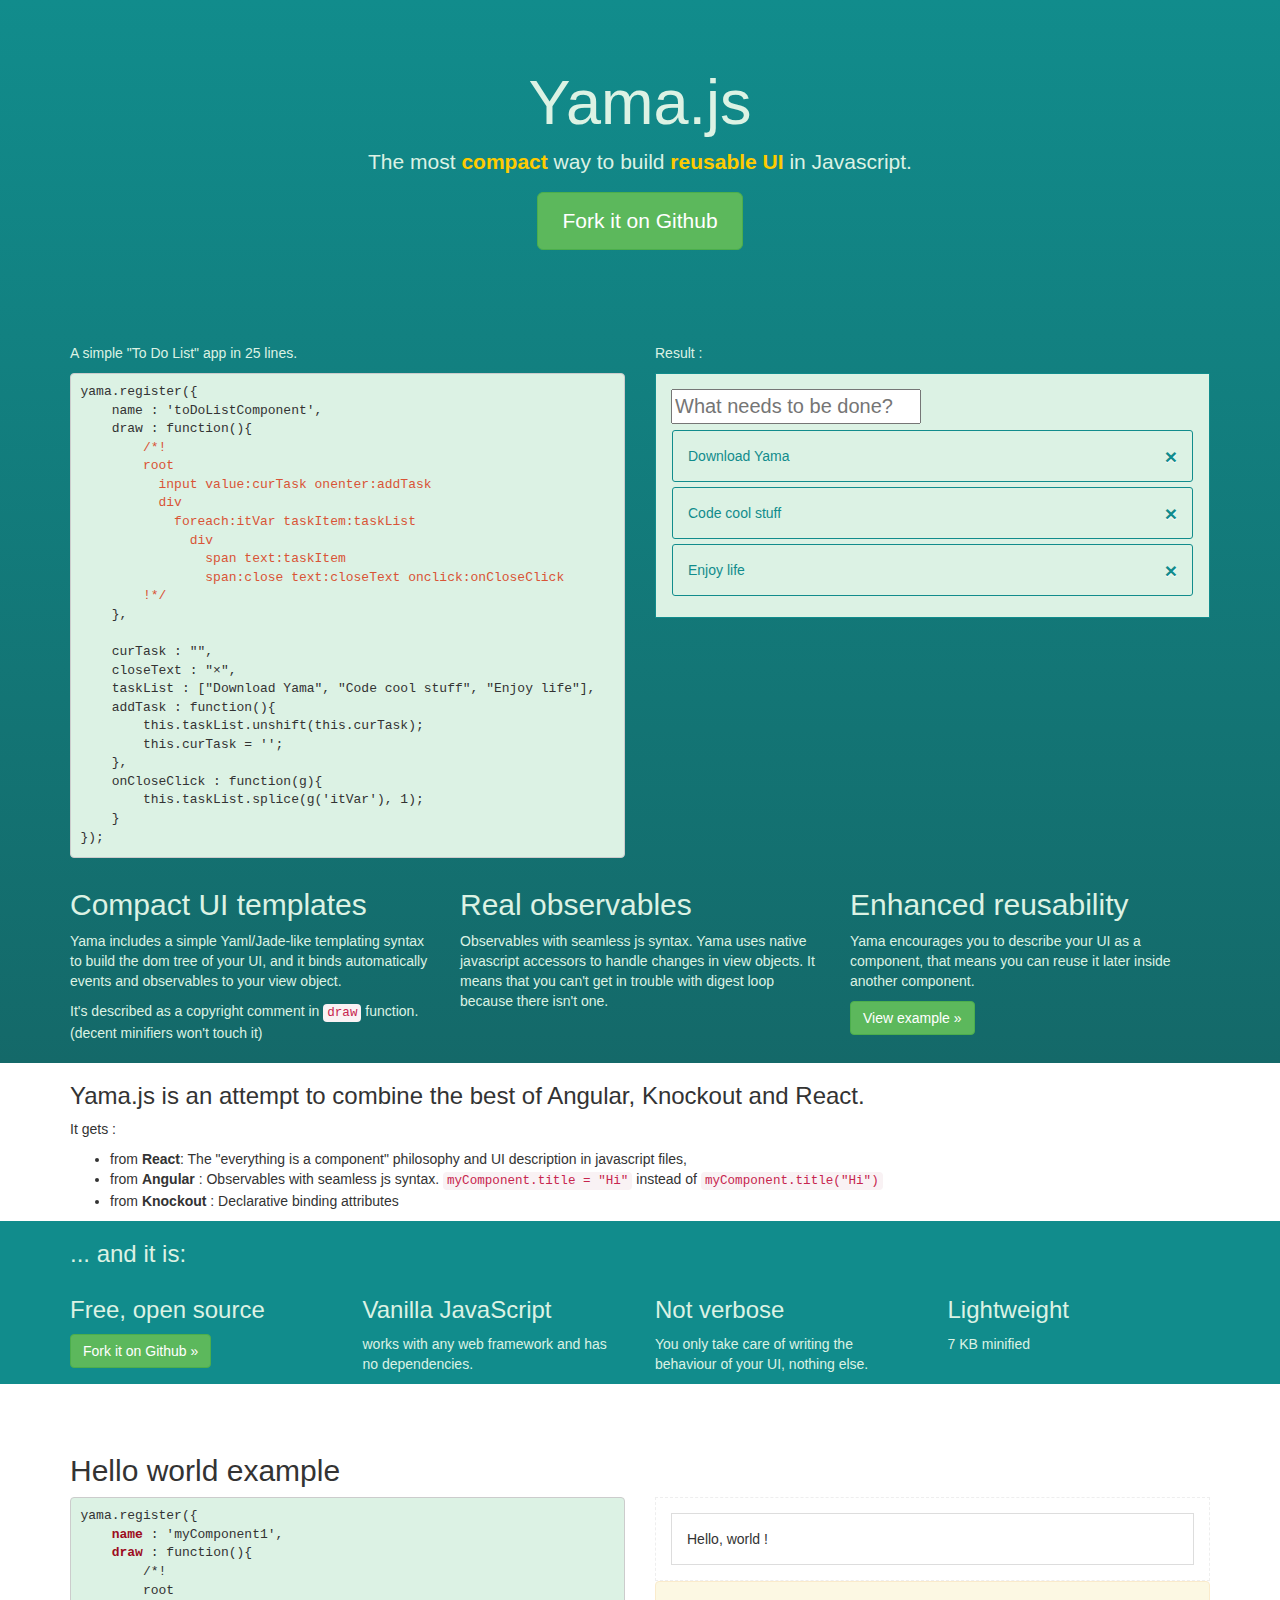
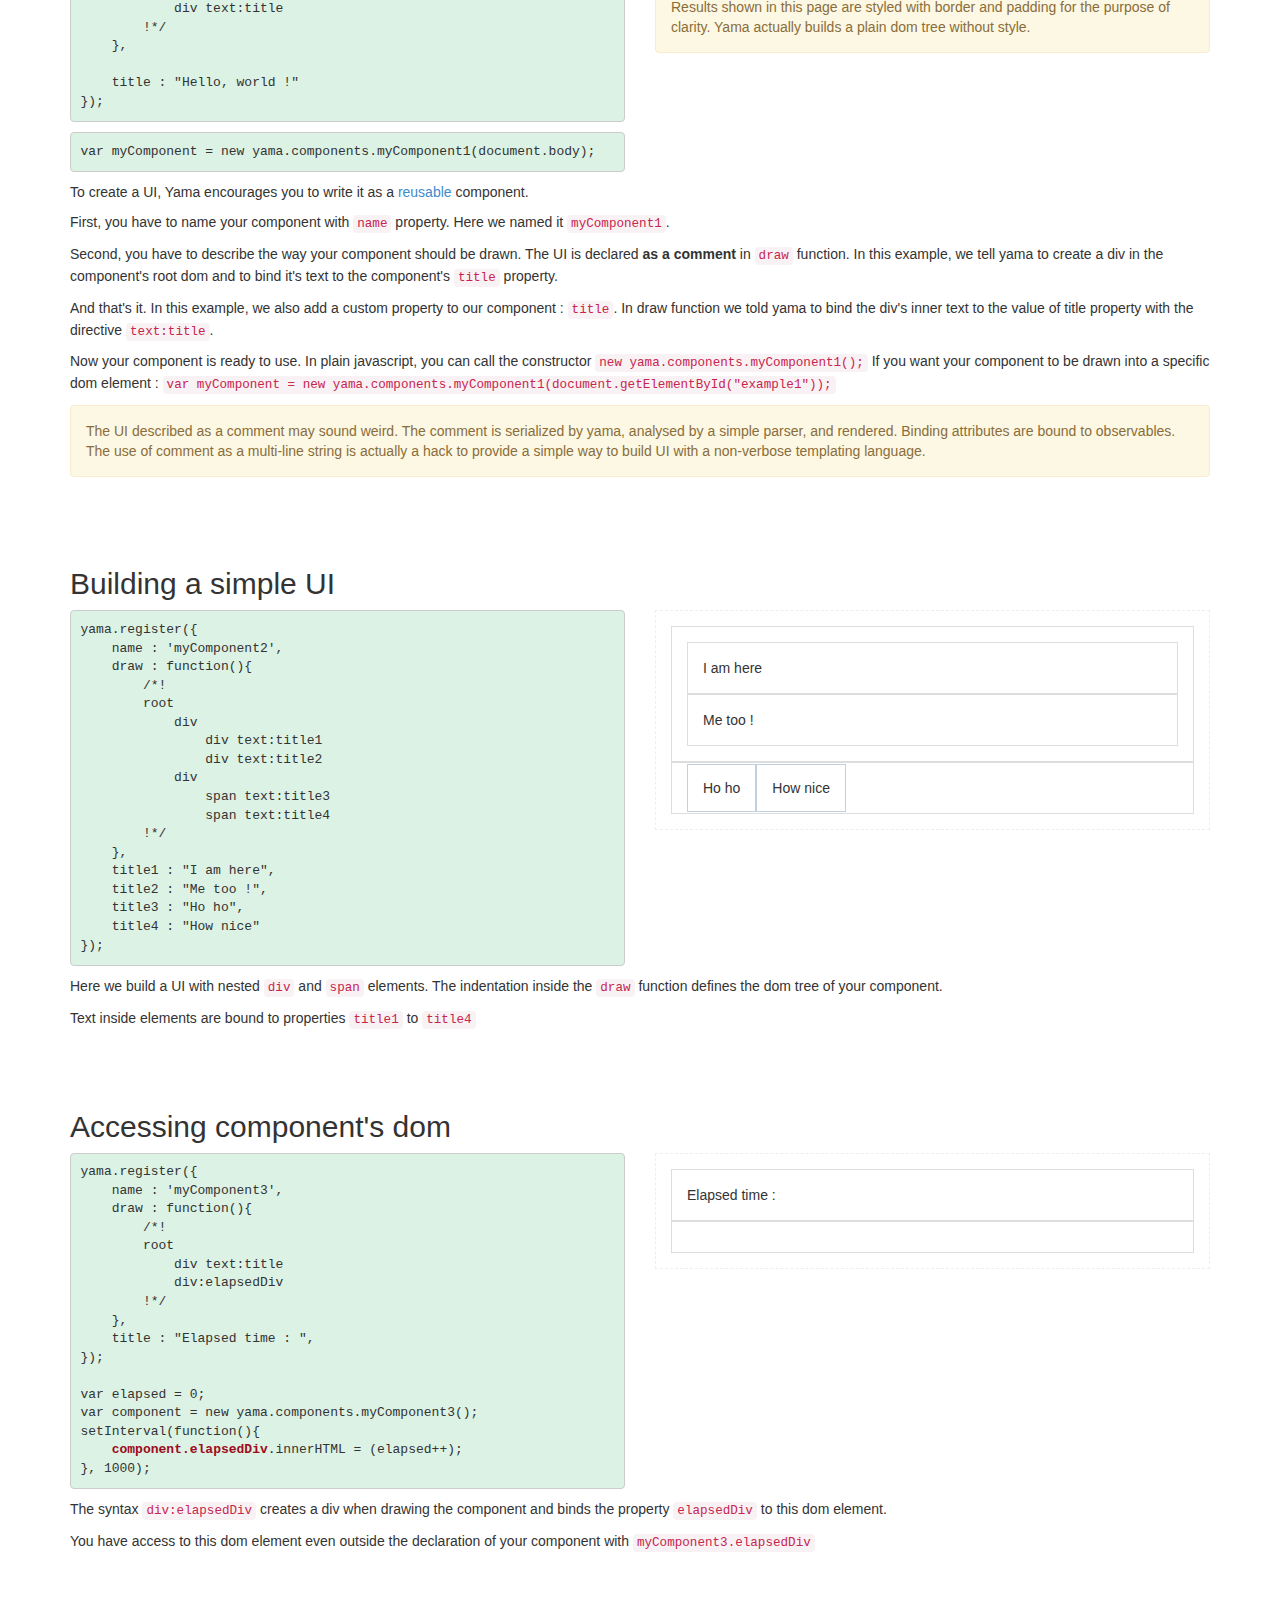
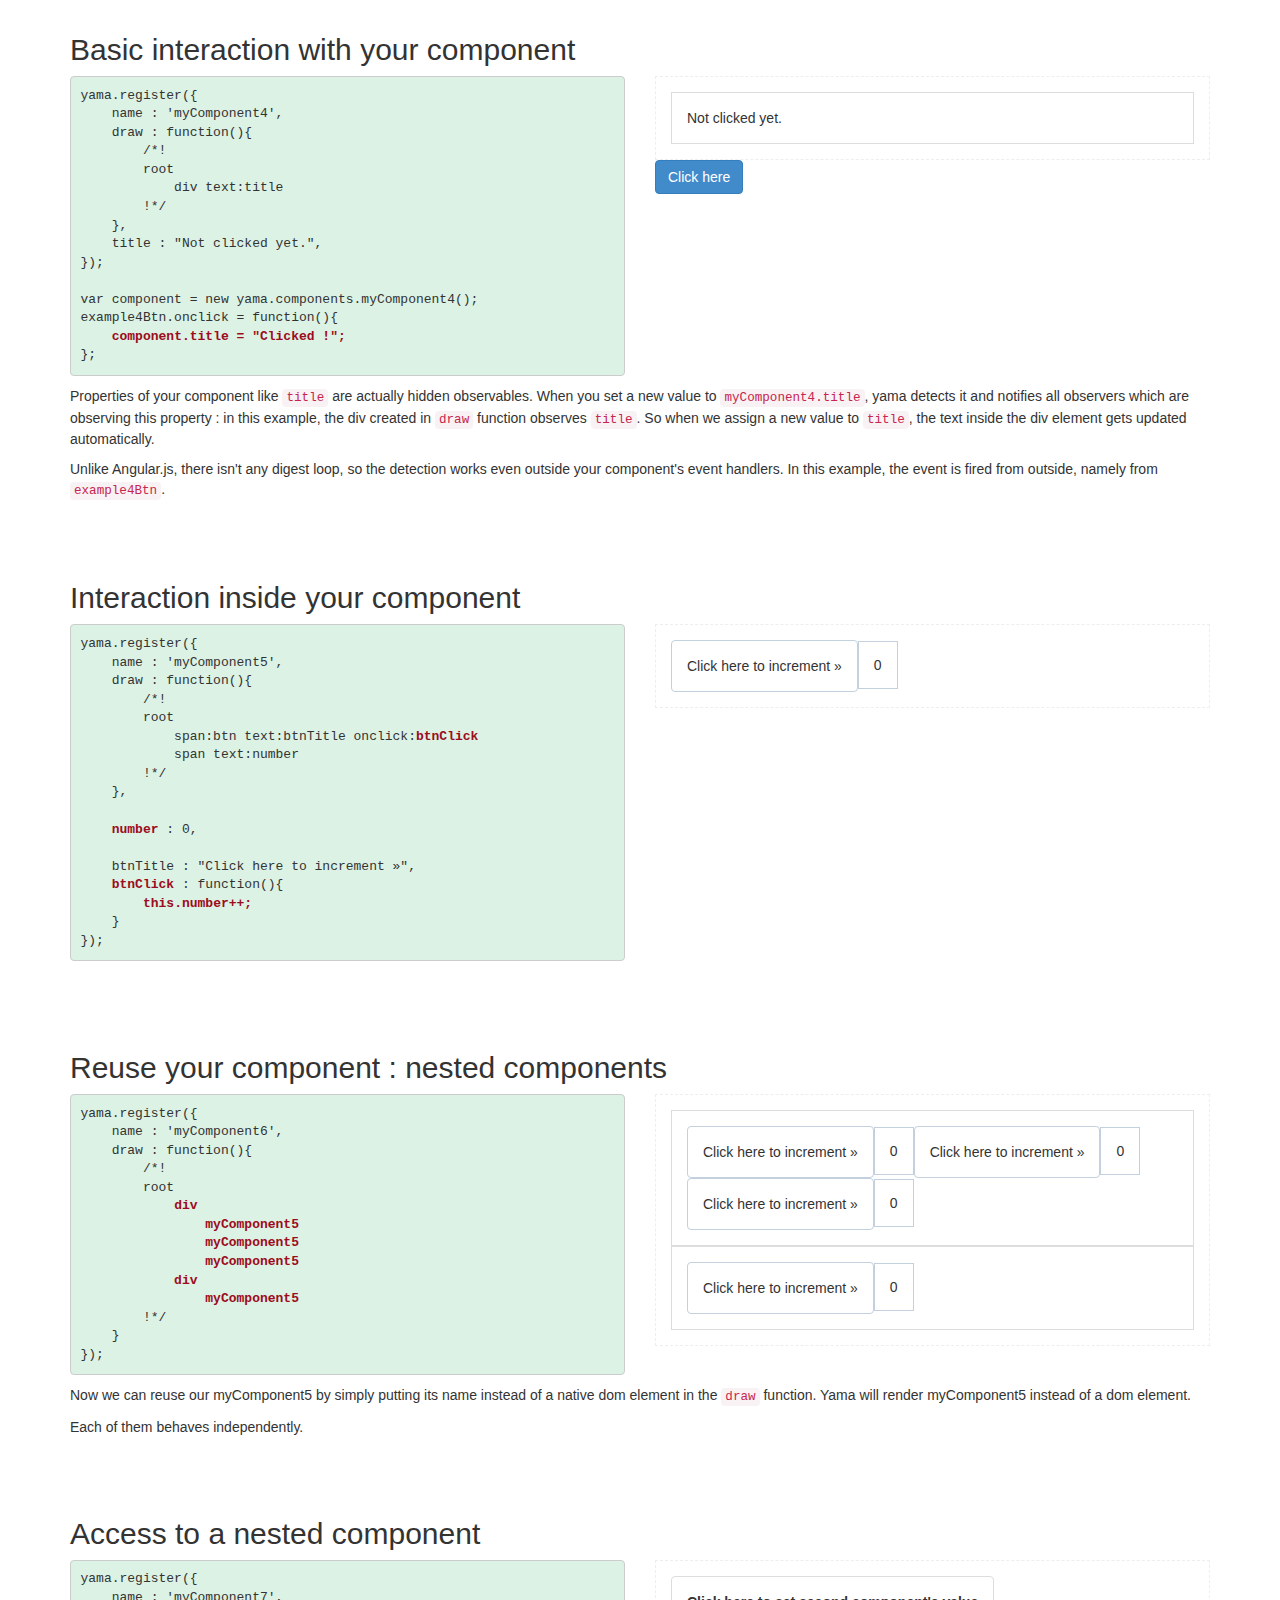
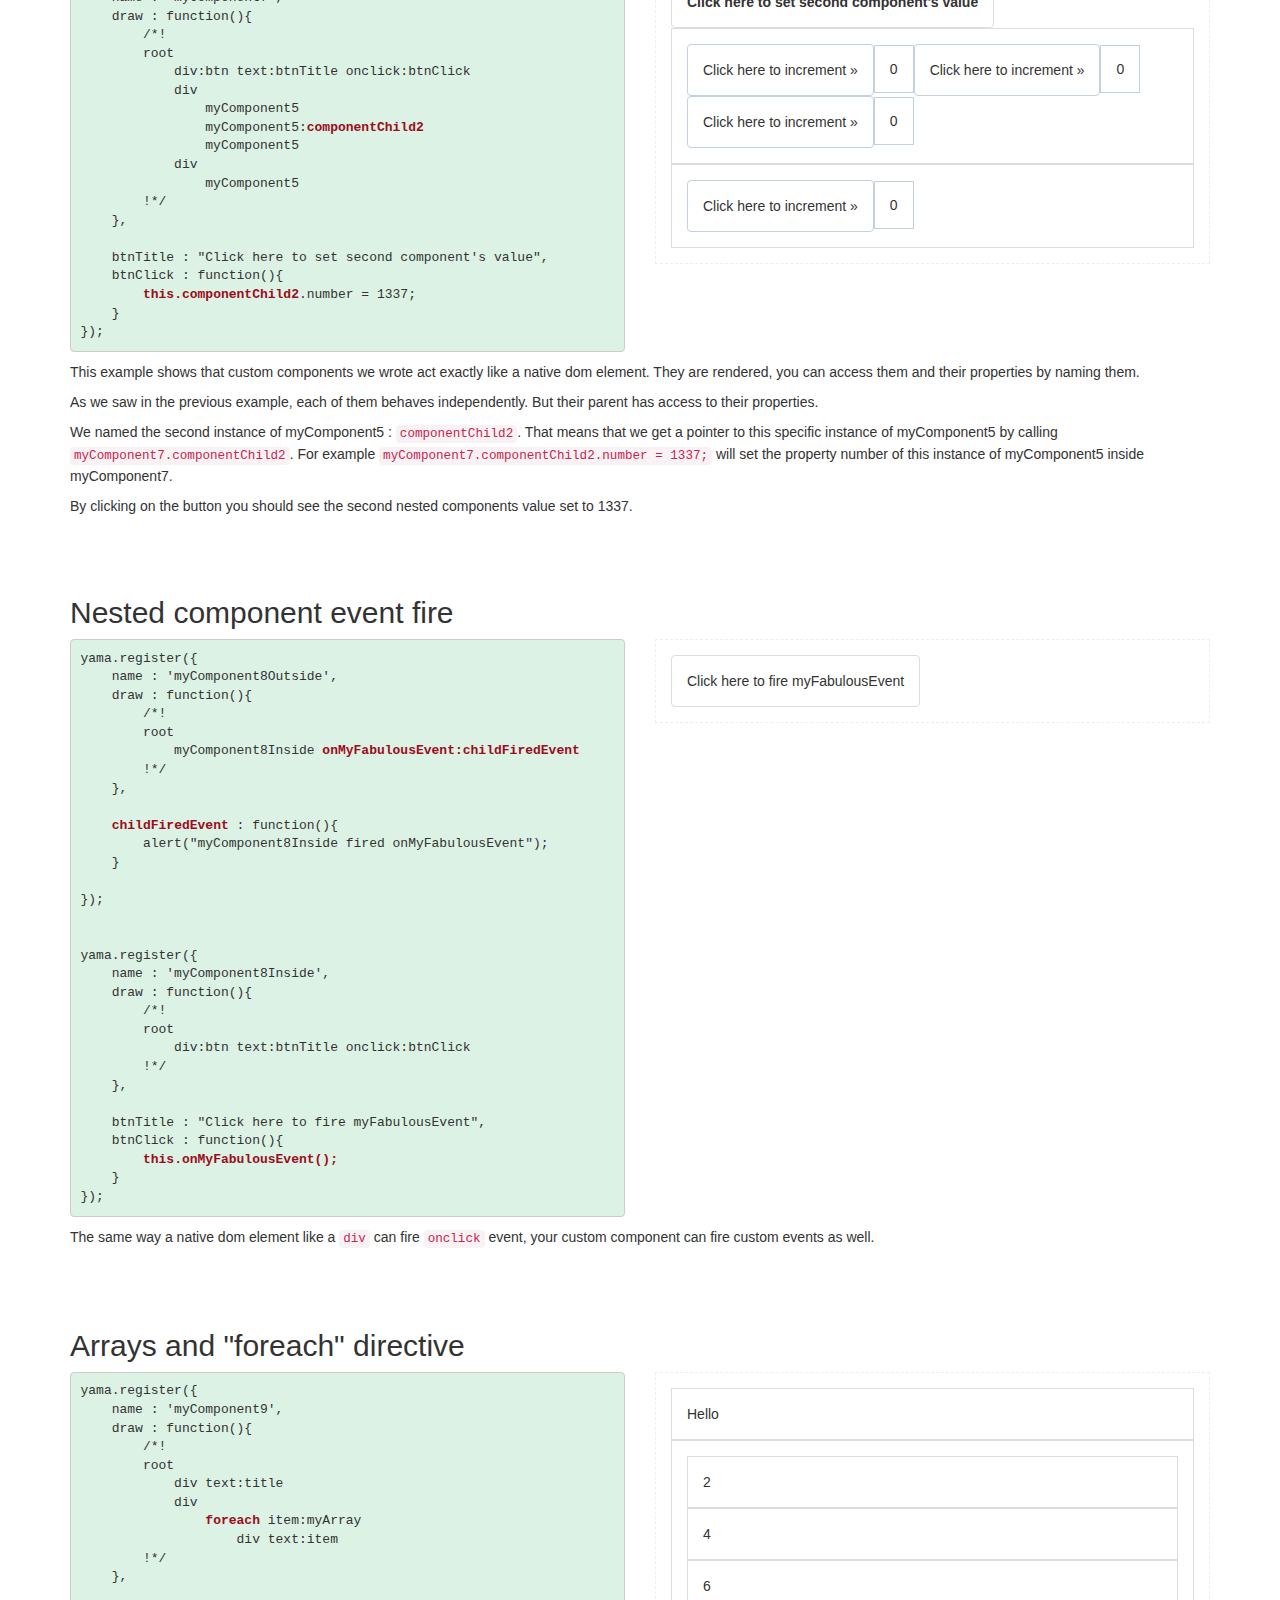
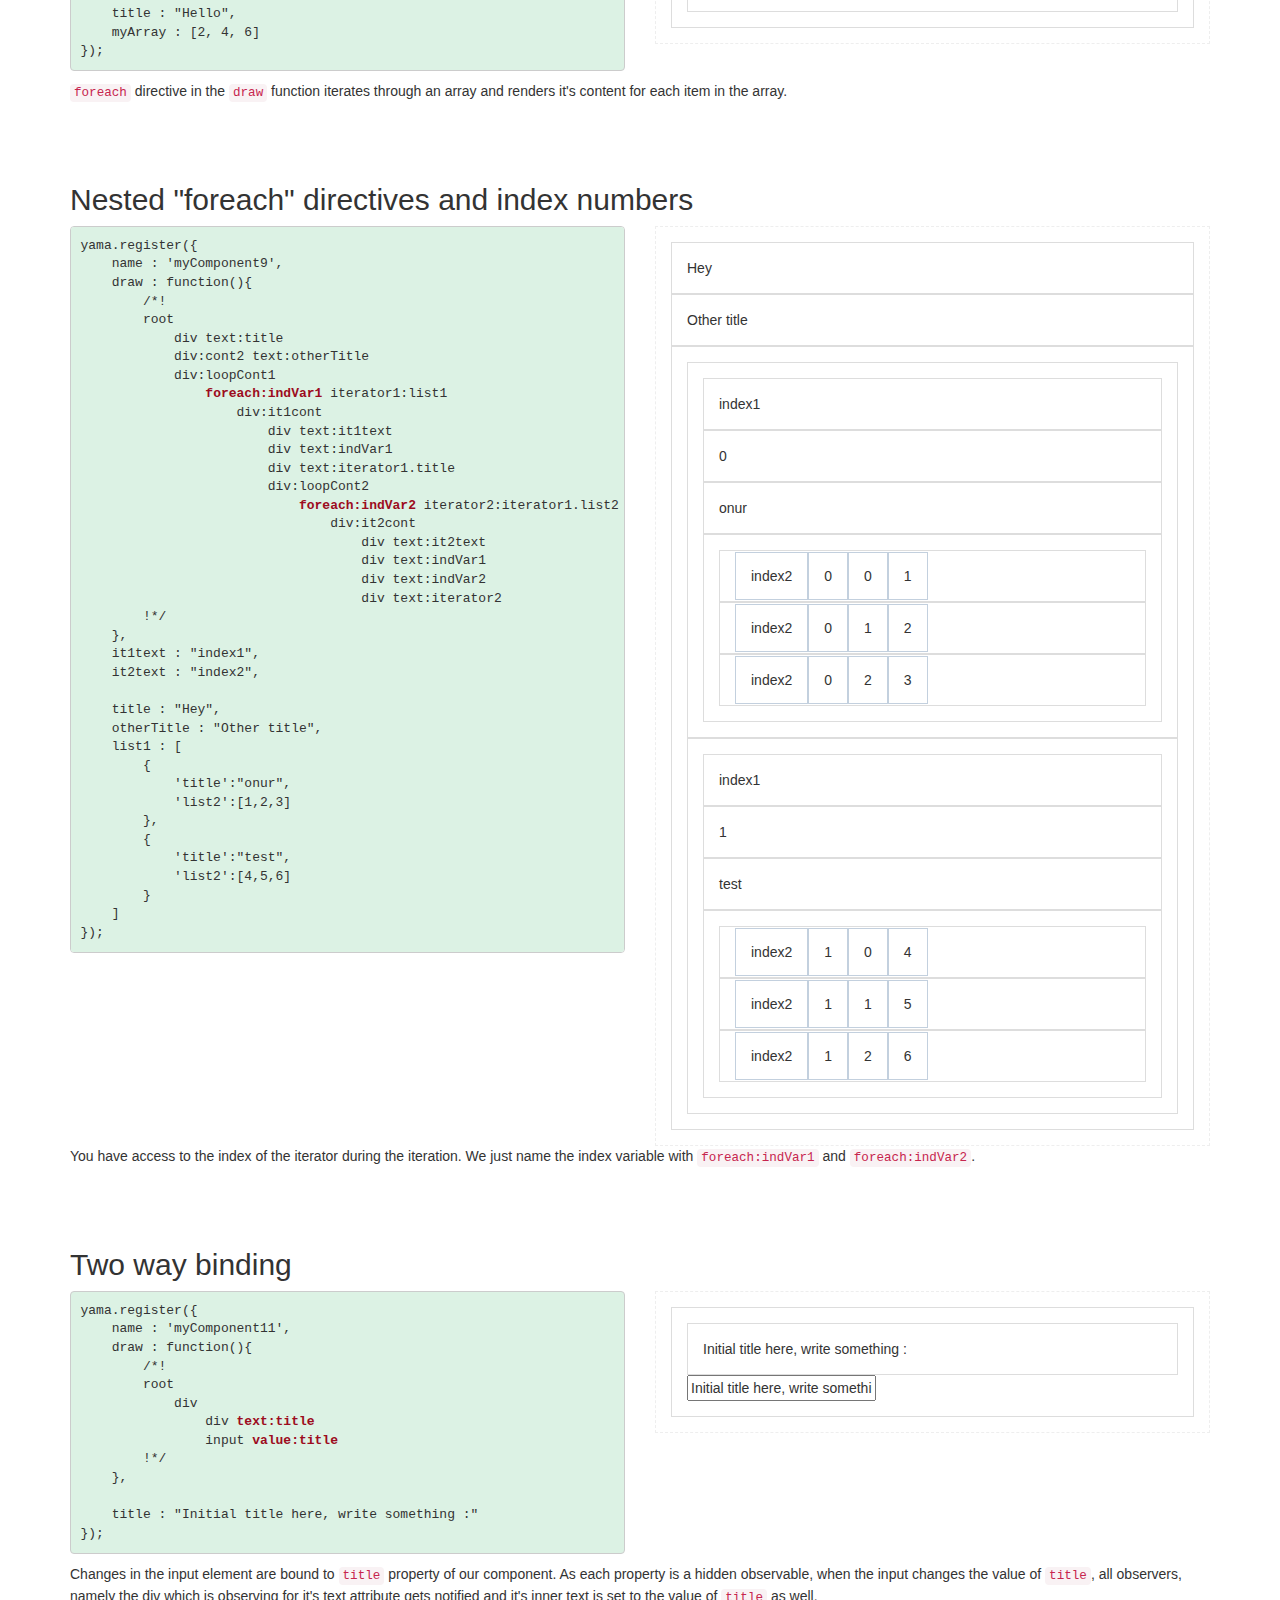
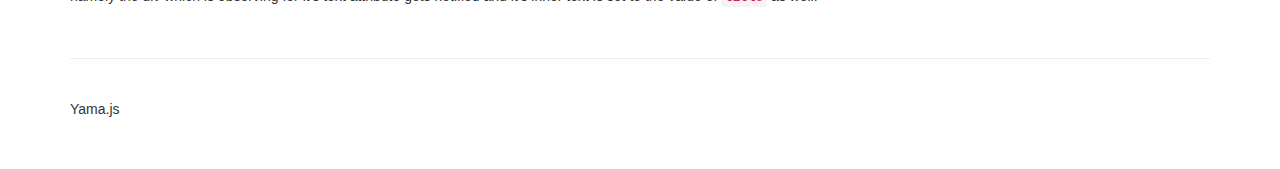
==== commit 8b9cad4a: "to do list example in the jumbotron" ====
--- a/index.html
+++ b/index.html
@@ -28,32 +28,111 @@
             <div class="jumbotron">
           
                 <h1>Yama.js</h1>
-                <p class="lead">Build Reusable UI in Javascript.</p>
-                <p><a class="btn btn-lg btn-success" href="https://github.com/Celebio/Yama.js/archive/master.zip" role="button">Download 0.1.0</a></p>
-            </div>
-
-            <div class="row">
-                <div class="col-lg-4">
+                <p class="lead">The most <span>compact</span> way to build <span>reusable UI</span> in Javascript.</p>
+                <p><a class="btn btn-lg btn-success" href="https://github.com/Celebio/Yama.js" target="_blank" role="button">Fork it on Github</a></p>
+            </div>
+
+
+            <div class="row">
+                <div class="col-lg-6">
+            <p>A simple "To Do List" app in 25 lines.</p>
+                    <pre>
+<span class="nl nl0">yama.register({</span>
+<span class="nl nl0">    name : 'toDoListComponent',</span>
+<span class="nl nl0">    draw : function(){</span>
+<span class="nl nl1">        /*!</span>
+<span class="nl nl1">        root</span>
+<span class="nl nl1">          input value:curTask onenter:addTask</span>
+<span class="nl nl1">          div</span>
+<span class="nl nl1">            foreach:itVar taskItem:taskList</span>
+<span class="nl nl1">              div</span>
+<span class="nl nl1">                span text:taskItem</span>
+<span class="nl nl1">                span:close text:closeText onclick:onCloseClick</span>
+<span class="nl nl1">        !*/</span></span>
+<span class="nl nl0">    },</span>
+<span class="nl nl0"></span>
+<span class="nl nl2">    curTask : "",</span>
+<span class="nl nl0">    closeText : "&times;",</span>
+<span class="nl nl2">    taskList : ["Download Yama", "Code cool stuff", "Enjoy life"],</span>
+<span class="nl nl0">    addTask : function(){</span>
+<span class="nl nl2">        this.taskList.unshift(this.curTask);</span>
+<span class="nl nl2">        this.curTask = '';</span>
+<span class="nl nl0">    },</span>
+<span class="nl nl0">    onCloseClick : function(g){</span>
+<span class="nl nl0">        this.taskList.splice(g('itVar'), 1);</span>
+<span class="nl nl0">    }</span>
+<span class="nl nl0">});</span></pre>
+                </div>
+                <div class="col-lg-6">
+                    <p>Result :</p>
+                    
+                    <div id="todocompexample" class="resultJumbo"></div>
+                </div>
+            </div>
+        <script>
+yama.register({
+    name : 'toDoListComponent',
+    draw : function(){
+        /*!
+        root
+            input:inputDom value:curTask onenter:addTask
+            div:forCont
+                foreach:itVar taskItem:taskList
+                    div:taskDom
+                        span text:taskItem
+                        span:close text:closeText onclick:onCloseClick
+        !*/
+    },
+
+    curTask : "",
+    closeText : "&times;",
+    taskList : ["Download Yama", "Code cool stuff", "Enjoy life"],
+    init : function(){
+        this.inputDom.setAttribute('placeholder', "What needs to be done?");
+    },
+
+    addTask : function(){
+        this.taskList.unshift(this.curTask);
+        this.curTask = '';
+    },
+    onCloseClick : function(g){
+        this.taskList.splice(g('itVar'), 1);
+    }
+});
+
+
+yama.addLoadEvent(function(){
+    var cont = document.getElementById("todocompexample");
+    var myComponent = new yama.components.toDoListComponent(cont);    
+});
+        </script>
+
+
+
+
+
+
+            <div class="row">
+                <div class="col-lg-4 feature-col" id="compactUICol">
+                  <h2>Compact UI templates</h2>
+                  <p>Yama includes a simple Yaml/Jade-like templating syntax to build the dom tree of your UI, and it binds automatically events and observables to your view object.<p>
+                  <p>It's described as a copyright comment in <code>draw</code> function. (decent minifiers won't touch it)</p>
+                </div>
+                <div class="col-lg-4 feature-col" id="realObservablesCol">
+                  <h2>Real observables</h2>
+                  <p>Observables with seamless js syntax. Yama uses native javascript accessors to handle changes in view objects. It means that you can't get in trouble with digest loop because there isn't one.</p>
+                </div>
+                <div class="col-lg-4 feature-col" id="reuseCol">
                   <h2>Enhanced reusability</h2>
                   <p>Yama encourages you to describe your UI as a component, that means you can reuse it later inside another component.</p>
                   <p><a class="btn btn-success" href="#reuse" role="button">View example &raquo;</a></p>
                 </div>
-                <div class="col-lg-4">
-                  <h2>Declarative UI in js</h2>
-                  <p>Yama includes a simple templating syntax to build the dom tree of your UI, and it binds automatically events and observables to your view object.</p>
-                  <p><a class="btn btn-success" href="#declUI" role="button">View example &raquo;</a></p>
-                </div>
-                <div class="col-lg-4">
-                  <h2>Real observables</h2>
-                  <p>Observables with seamless js syntax. Yama uses native javascript accessors to handle changes in view objects. It means that you can't get in trouble with digest loop because there isn't one.</p>
-                  <p><a class="btn btn-success" href="#basicInt" role="button">View example &raquo;</a></p>
-                </div>
             </div>
         </div>
     </div>
 
     <div class="container">
-        <h3>Yama.js is an attempt to combine what I liked most of Angular, Knockout and React.</h3>
+        <h3>Yama.js is an attempt to combine the best of Angular, Knockout and React.</h3>
         <p>It gets :
             <ul>
                 <li>from <b>React</b>: The "everything is a component"  philosophy and UI description in javascript files,</li>
@@ -78,7 +157,6 @@
                 <div class="col-lg-3">
                   <h3>Not verbose</h3>
                   <p>You only take care of writing the behaviour of your UI, nothing else.</p>
-                  <p><a class="btn btn-success" href="#simpletodo" role="button">See "to do list" example &raquo;</a></p>
                 </div>
                 <div class="col-lg-3">
                   <h3>Lightweight</h3>
@@ -245,86 +323,6 @@
 
 
 
-    <section id="simpletodo">
-        <div class="container">
-            <h2>A simple To Do List component</h2>
-            <div class="row">
-                <div class="col-lg-6">
-                    <pre>
-yama.register({
-    name : 'toDoListComponent',
-    draw : function(){
-        /*!
-        root
-          input value:curTask avalue:curTask onenter:addTask
-          div
-            foreach:itVar taskItem:taskList
-              div
-                span text:taskItem
-                span:close text:closeText onclick:onCloseClick
-        !*/
-    },
-
-    curTask : "",
-    closeText : "&times;",
-    taskList : ["Go to Walmart", "Learn to Play Guitar", "Justin Bieber concert"],
-
-    addTask : function(){
-        this.taskList.unshift(this.curTask);
-        this.curTask = '';
-    },
-    onCloseClick : function(g){
-        this.taskList.splice(g('itVar'), 1);
-    }
-});</pre>
-                </div>
-                <div class="col-lg-6">
-                    Type a task and press enter :
-                    <div id="todocompexample" class="result"></div>
-                </div>
-            </div>
-            <p>A simple To Do List component.</p>
-        </div>
-        <script>
-yama.register({
-    name : 'toDoListComponent',
-    draw : function(){
-        /*!
-        root
-            input:inputDom value:curTask avalue:curTask onenter:addTask
-            div:forCont
-                foreach:itVar taskItem:taskList
-                    div:taskDom
-                        span text:taskItem
-                        span:close text:closeText onclick:onCloseClick
-        !*/
-    },
-
-    curTask : "",
-    closeText : "&times;",
-    taskList : ["Go to Walmart", "Learn to Play Guitar", "Justin Bieber concert"],
-    init : function(){
-        this.inputDom.setAttribute('placeholder', "What needs to be done?");
-    },
-
-    addTask : function(){
-        this.taskList.unshift(this.curTask);
-        this.curTask = '';
-    },
-    onCloseClick : function(g){
-        this.taskList.splice(g('itVar'), 1);
-    }
-});
-
-
-yama.addLoadEvent(function(){
-    var cont = document.getElementById("todocompexample");
-    var myComponent = new yama.components.toDoListComponent(cont);    
-});
-        </script>
-    </section>
-
-
 
 
 
@@ -368,8 +366,9 @@
 });
 
 var elapsed = 0;
+var component = new yama.components.myComponent3();
 setInterval(function(){ 
-    <b>myComponent3.elapsedDiv</b>.innerHTML = (elapsed++); 
+    <b>component.elapsedDiv</b>.innerHTML = (elapsed++); 
 }, 1000);
 </pre>
                 </div>
@@ -435,8 +434,9 @@
     title : "Not clicked yet.",
 });
 
+var component = new yama.components.myComponent4();
 example4Btn.onclick = function(){ 
-    <b>myComponent4.title = "Clicked !";</b>
+    <b>component.title = "Clicked !";</b>
 };
 </pre>
                 </div>
@@ -1091,5 +1091,46 @@
     <script src="https://ajax.googleapis.com/ajax/libs/jquery/1.11.1/jquery.min.js"></script>
     <!-- Include all compiled plugins (below), or include individual files as needed -->
     <script src="js/bootstrap.min.js"></script>
+    <script type="text/javascript">
+        $("#compactUICol").hover(function(){
+            $(".nl0").fadeTo(0, 0.2);
+            $(".nl2").fadeTo(0, 0.2);
+            $("#compactUICol").css("background-color","#2E3140");
+        }, function(){
+            $(".nl0").fadeTo(0, 1);
+            $(".nl2").fadeTo(0, 1);
+            $("#compactUICol").css("background-color","transparent");
+        });
+
+        $("#realObservablesCol").hover(function(){
+            $(".nl0").fadeTo(0, 0.2);
+            $(".nl1").fadeTo(0, 0.2);
+            $("#realObservablesCol").css("background-color","#2E3140");
+        }, function(){
+            $(".nl0").fadeTo(0, 1);
+            $(".nl1").fadeTo(0, 1);
+            $("#realObservablesCol").css("background-color","transparent");
+        });
+
+
+        $("#reuseCol").hover(function(){
+            $("#reuseCol").css("background-color","#2E3140");
+        }, function(){
+            $("#reuseCol").css("background-color","transparent");
+        });
+
+    </script>
+
+    <!-- Nirror -->
+<script type="text/javascript">
+// (function(i,s,o,g,r,a,m){i['NirrorObject']=r;i[r]=i[r]||function(){
+// (i[r].q=i[r].q||[]).push(arguments)},i[r].l=1*new Date();i[r].scriptURL=g;a=s.createElement(o),
+// m=s.getElementsByTagName(o)[0];a.async=1;a.src=g;m.parentNode.insertBefore(a,m)
+// })(window,document,'script','https://static.nirror.com/client/nirrorclient.js','Ni');
+//  
+// Ni('site', '5440c303f8ce08a33b965886');
+</script>
+<!-- End Nirror -->
+
   </body>
 </html>--- a/css/design.css
+++ b/css/design.css
@@ -1,5 +1,15 @@
 
 /*https://color.adobe.com/beach-color-theme-4537521/
+*/
+
+/*
+
+#2E3140
+#118C8C
+#91D9BF
+#DCF2E4
+#D95436
+
 */
 
 pre b {
@@ -39,6 +49,19 @@
     padding:15px;
 }
 
+.resultJumbo{
+    border:1px solid #118C8C;
+    padding:15px;
+}
+.resultJumbo div{
+    padding:15px;
+}
+
+.resultJumbo span{
+    border:1px solid #C3D0DE;
+    padding:15px;
+}
+
 #todocompexample .forCont {
   padding:1px;
 }
@@ -53,10 +76,24 @@
   height:35px;
   width:250px;
 }
+#todocompexample .close {
+  color:#118C8C;
+  opacity: 1;
+}
+
 #todocompexample .taskDom {
-  border:1px solid #EEE;
+  border:1px solid #118C8C;
   padding:15px;
+  border-radius: 3px;
+  margin-bottom: 5px;
+}
+#todocompexample{
+  background-color:#DCF2E4;
+  color:#118C8C;
+}
+.feature-col{
   border-radius: 5px;
+  margin-bottom: 10px;
 }
 
 section {
@@ -69,6 +106,24 @@
   margin-top: 40px;
   border-top: 1px solid #eee;
 }
+
+.nl0{
+  opacity: 1;
+}
+
+.nl1{
+    color:#D95436;
+    opacity: 1;
+}
+.nl2{
+    opacity: 1;
+}
+
+.lead span{
+  font-weight: bold;
+  color:#FFCB00;
+}
+
 
 
 
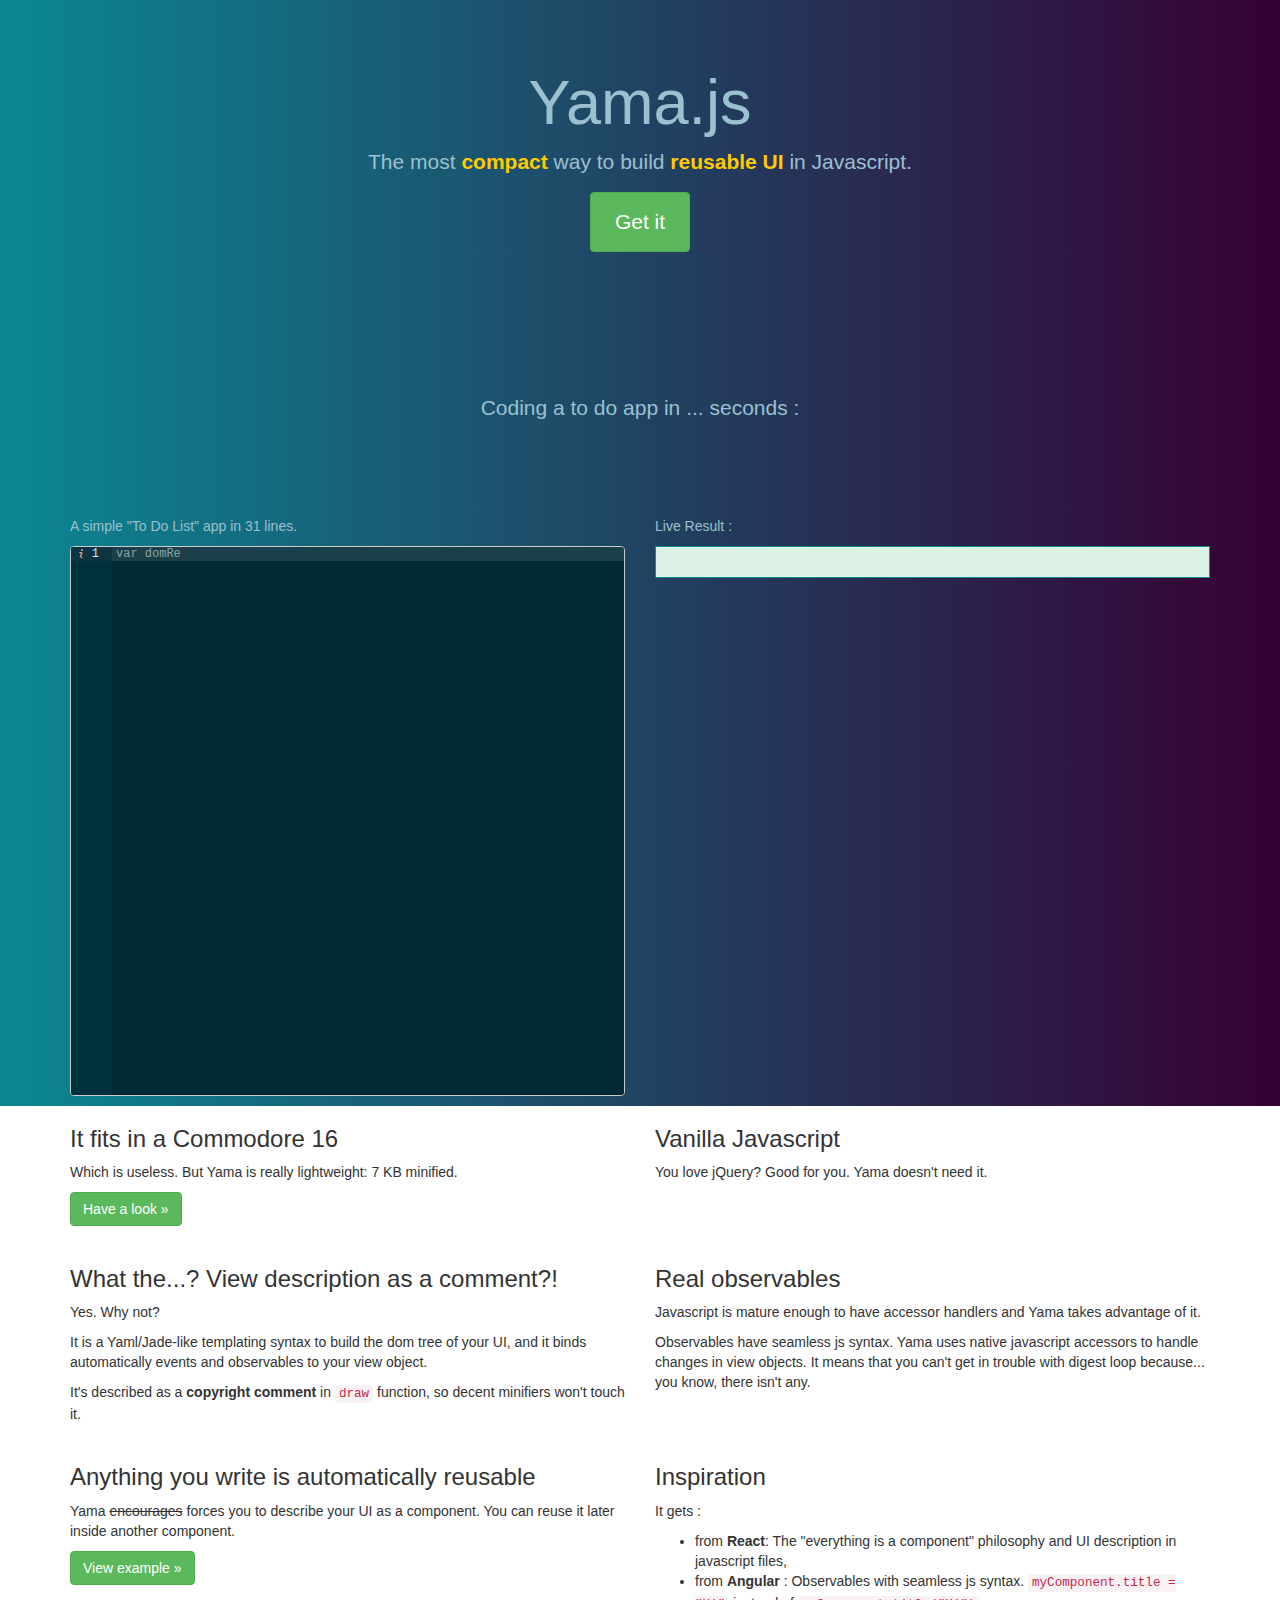
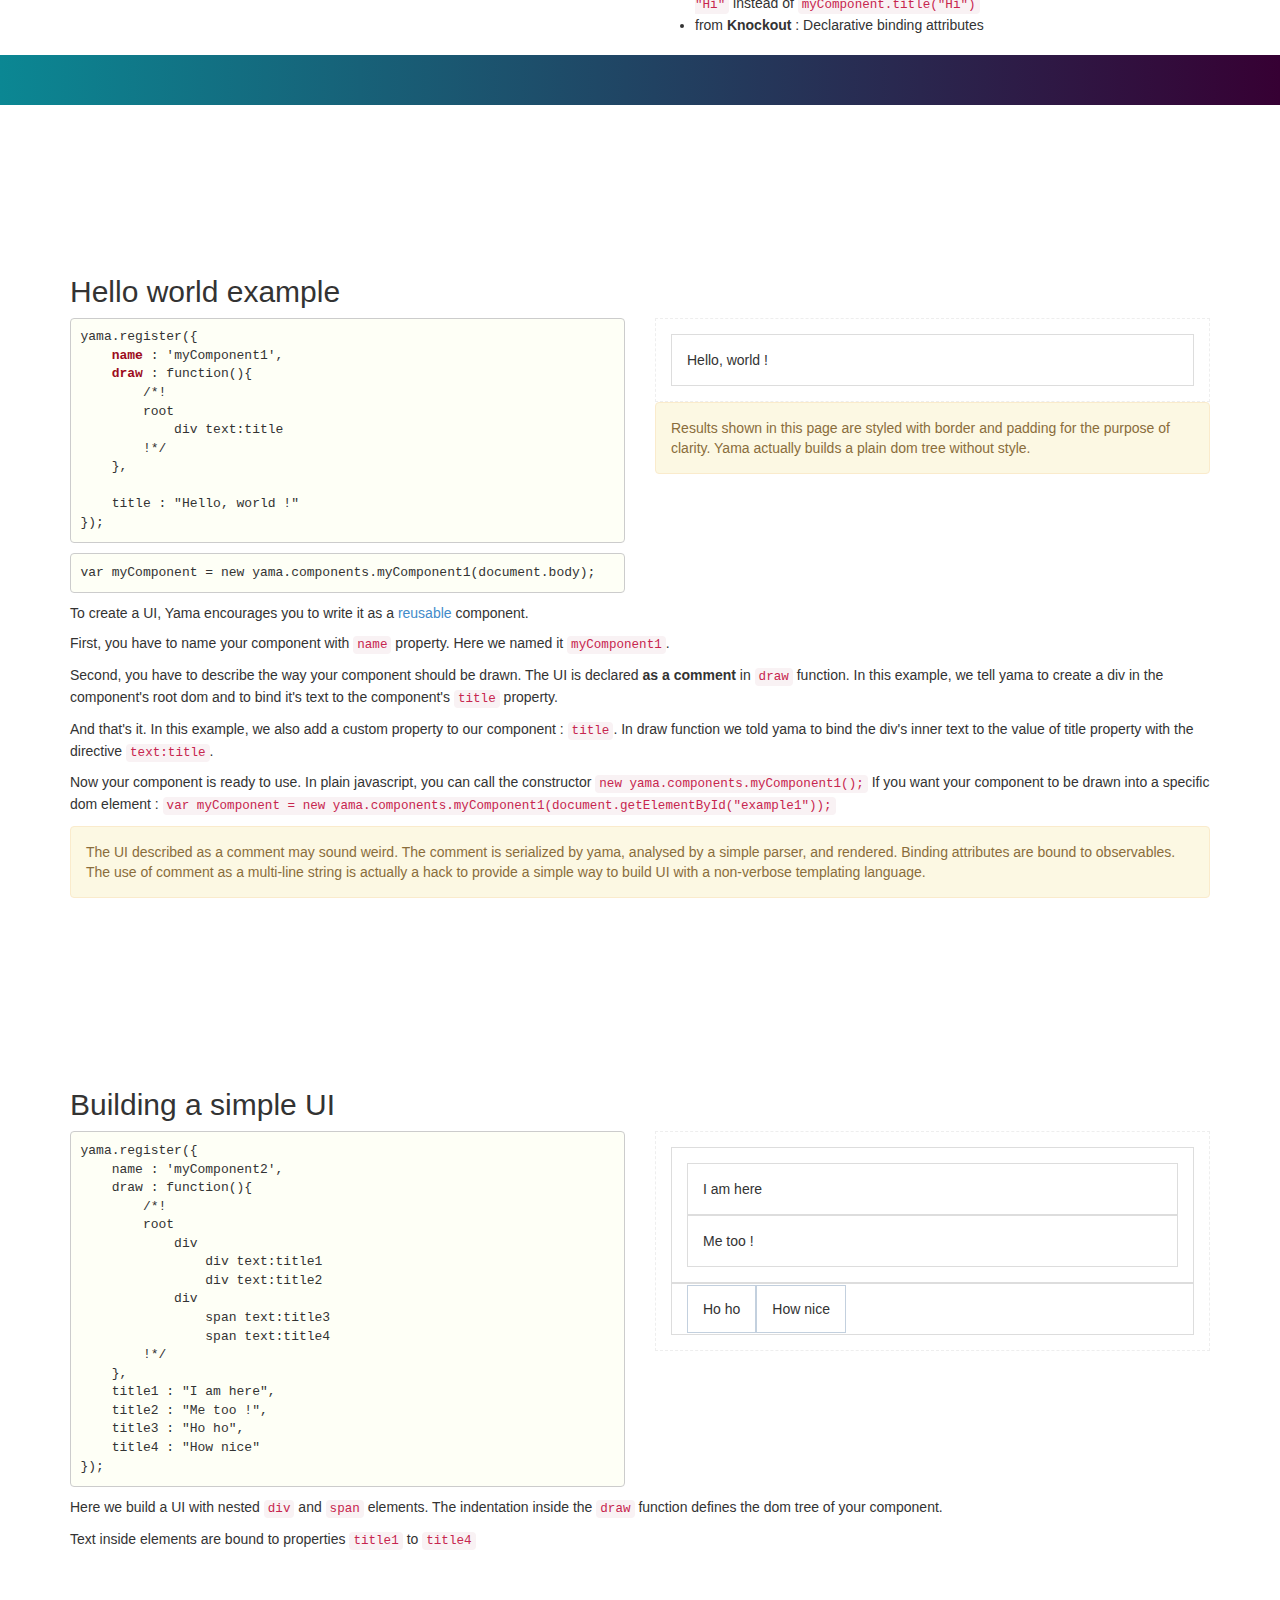
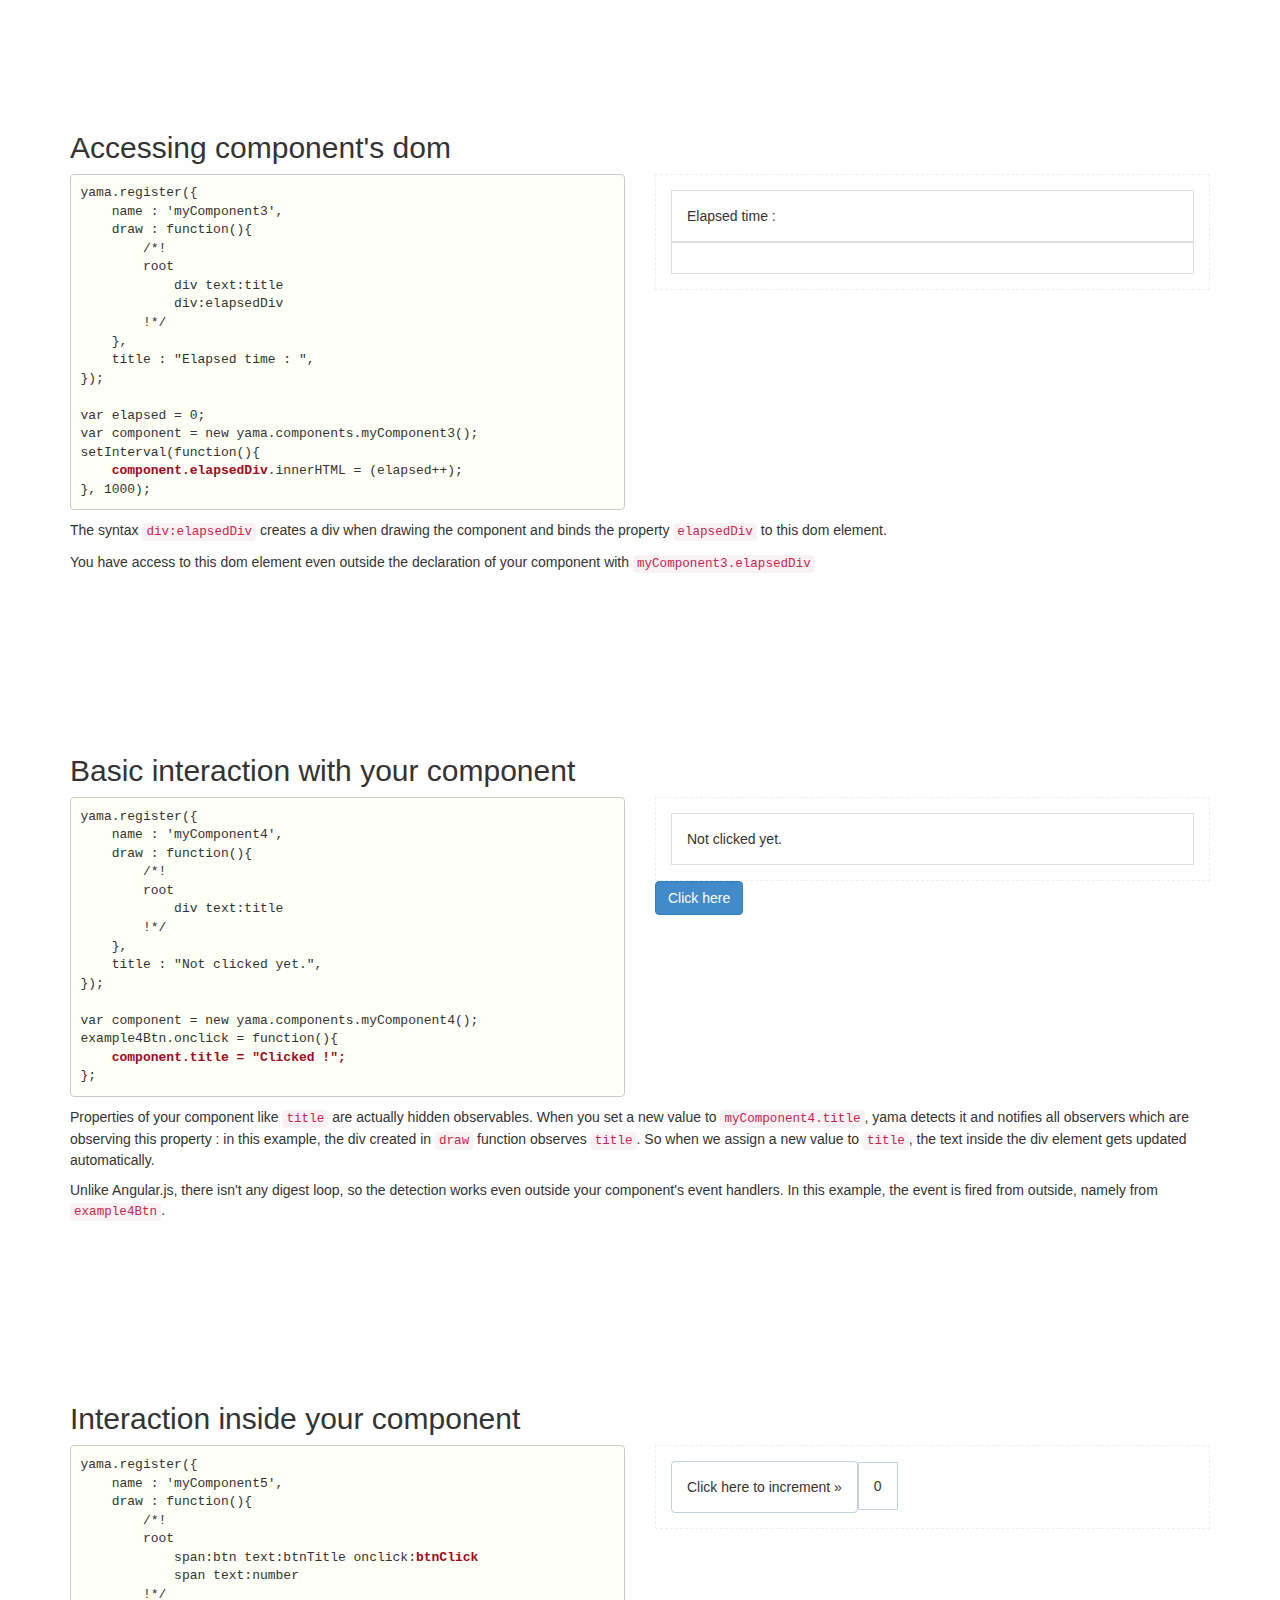
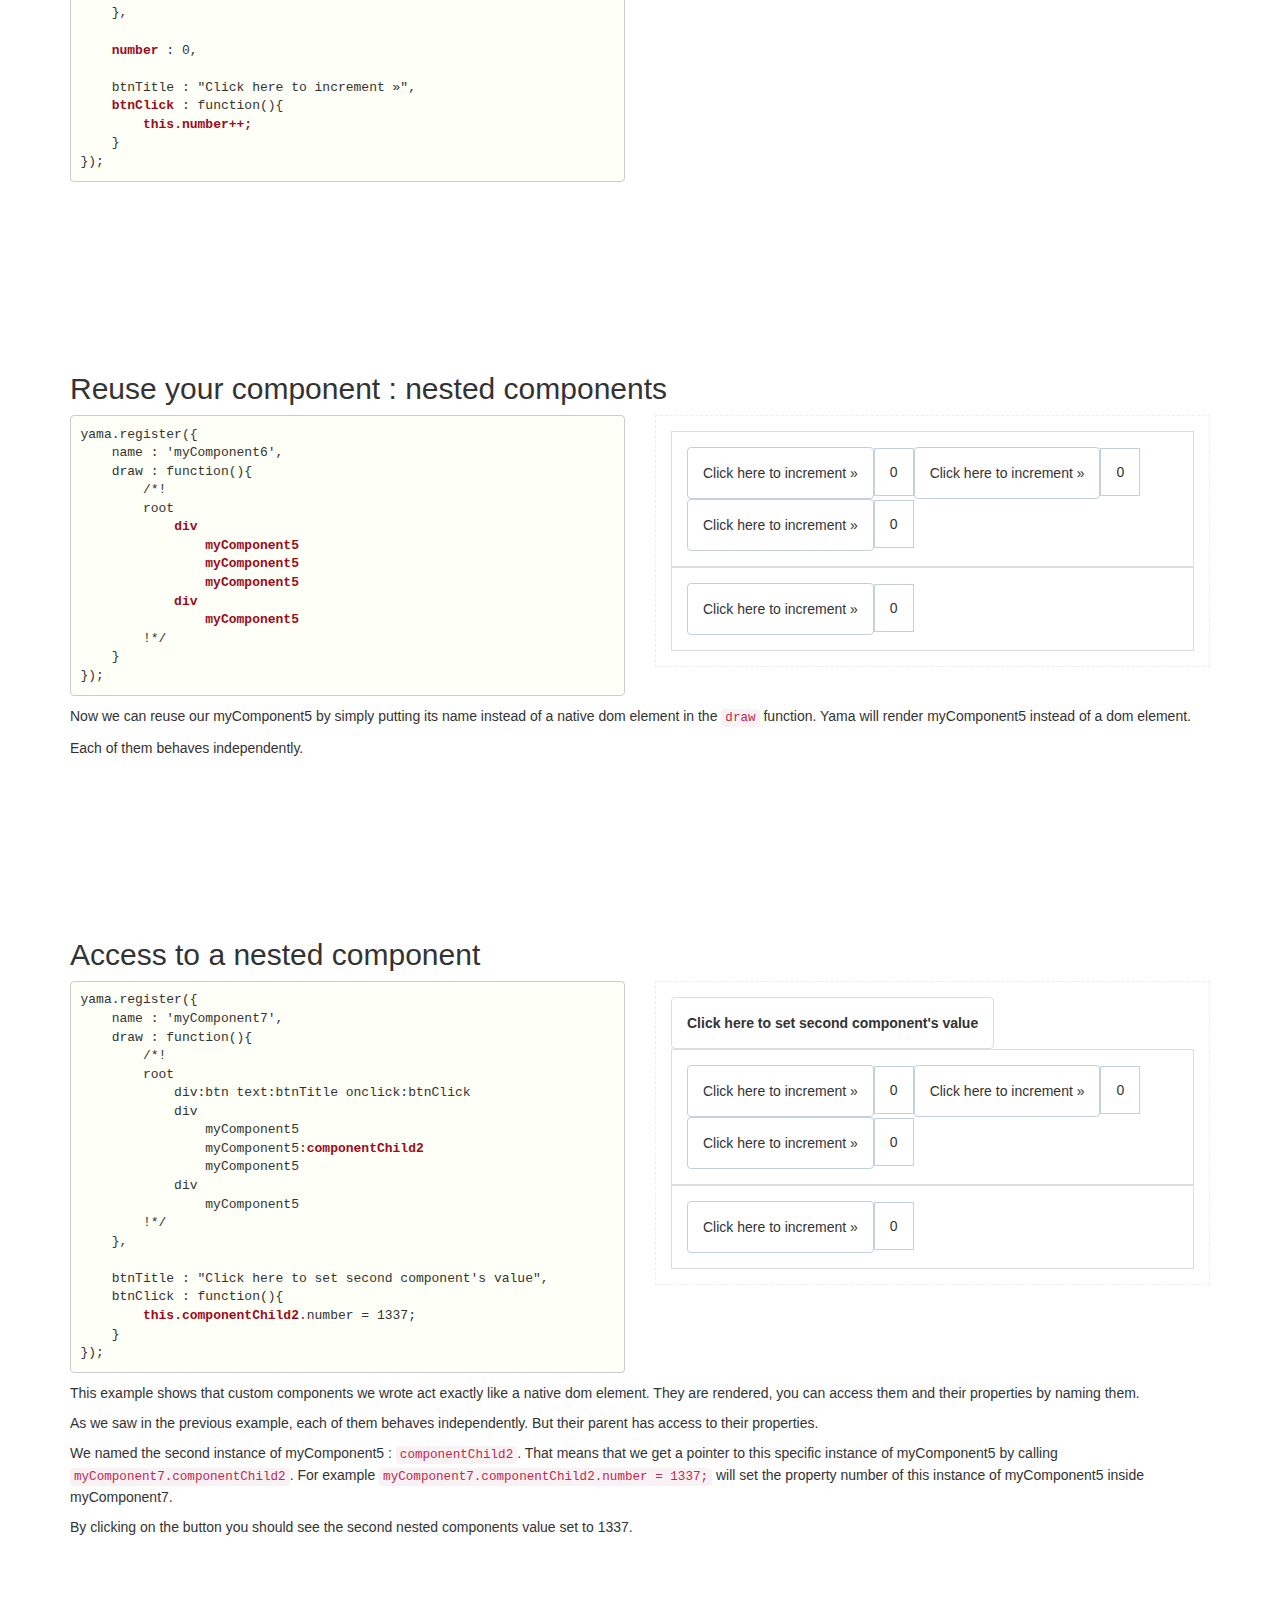
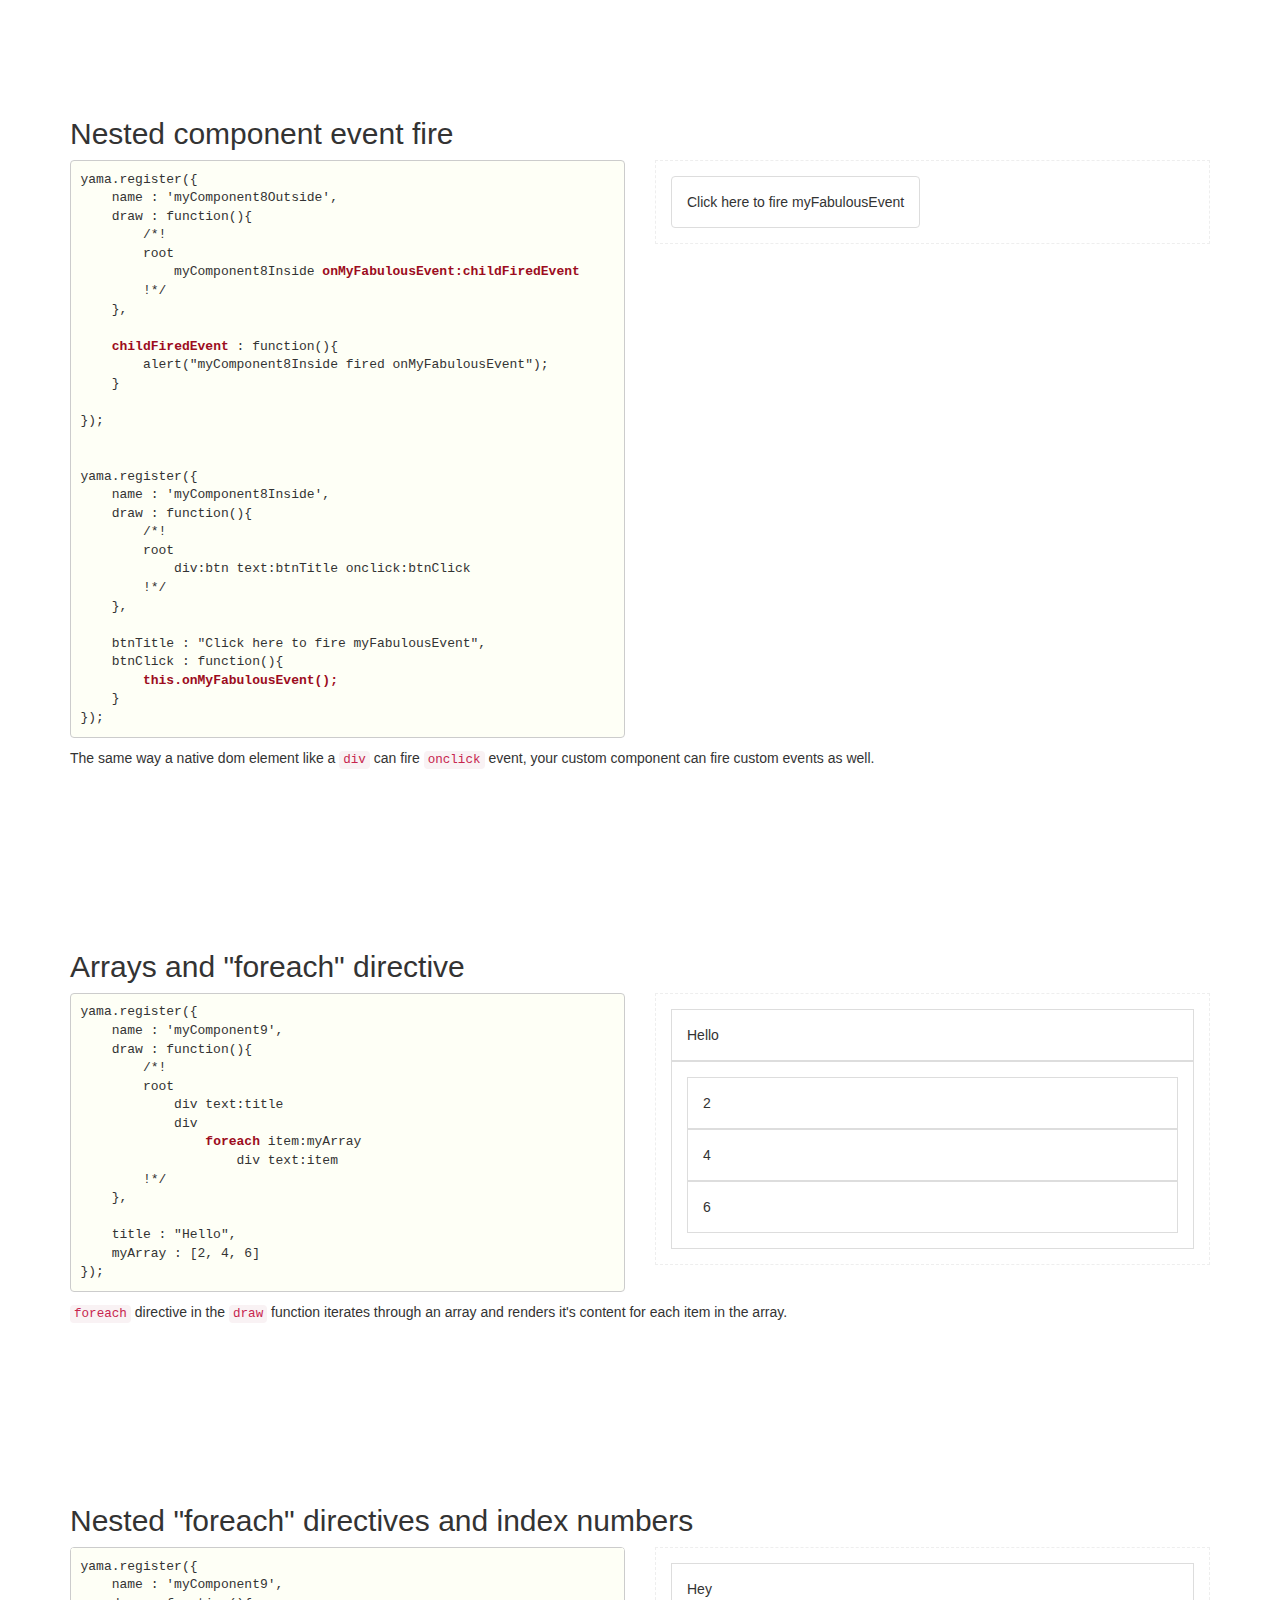
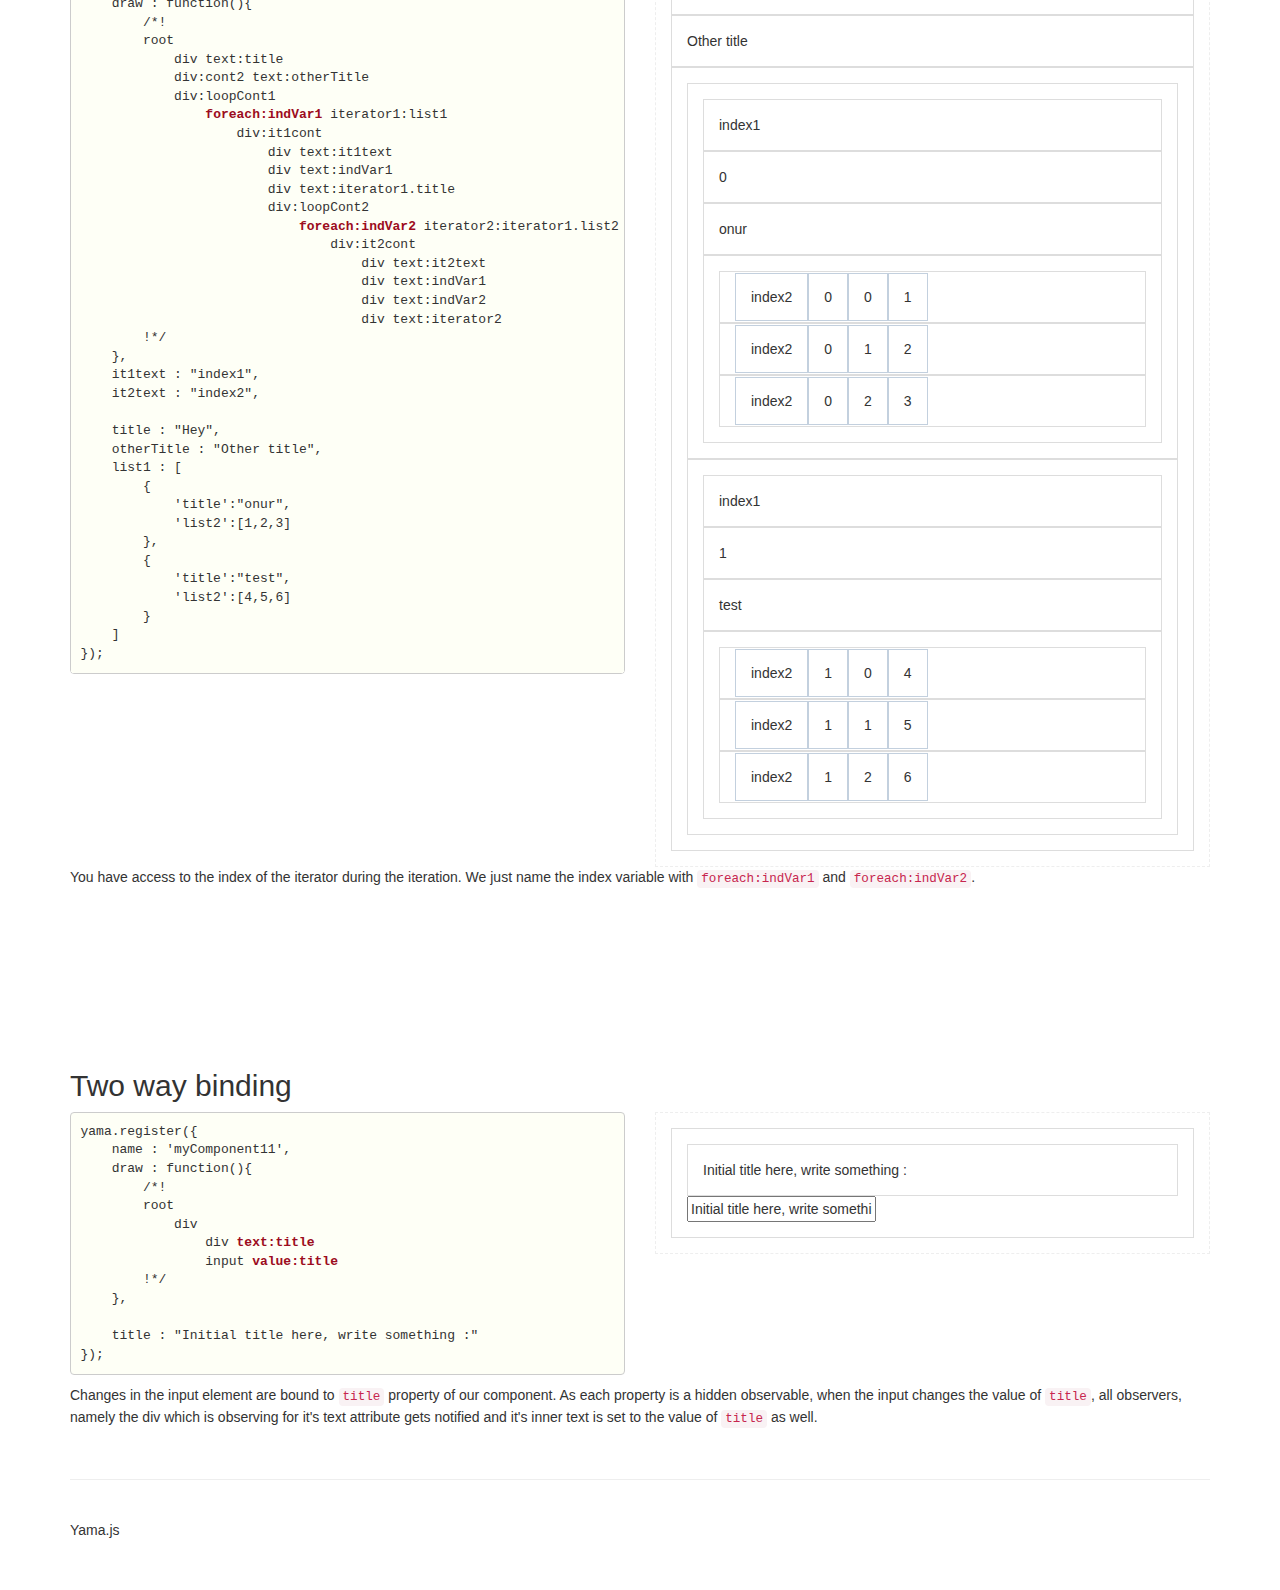
==== commit 4c13ae50: "coding example animation" ====
--- a/index.html
+++ b/index.html
@@ -22,149 +22,85 @@
   <body>
 
 
-    <div class="jumbCont">
-        
+    <div class="cover-thing jumbCont">
+
         <div class="container">
             <div class="jumbotron">
-          
+
                 <h1>Yama.js</h1>
                 <p class="lead">The most <span>compact</span> way to build <span>reusable UI</span> in Javascript.</p>
-                <p><a class="btn btn-lg btn-success" href="https://github.com/Celebio/Yama.js" target="_blank" role="button">Fork it on Github</a></p>
+                <p><a class="btn btn-success" href="https://raw.githubusercontent.com/Celebio/Yama.js/master/lib/yama.min.js" target="_blank" role="button">Get it</a></p>
+            </div>
+
+            <div class="jumbotron">
+                <p>
+                    <span id="remainingsentence">Coding a to do app in <span id="remsec">...</span> seconds :</span>
+                </p>
             </div>
 
 
             <div class="row">
                 <div class="col-lg-6">
-            <p>A simple "To Do List" app in 25 lines.</p>
-                    <pre>
-<span class="nl nl0">yama.register({</span>
-<span class="nl nl0">    name : 'toDoListComponent',</span>
-<span class="nl nl0">    draw : function(){</span>
-<span class="nl nl1">        /*!</span>
-<span class="nl nl1">        root</span>
-<span class="nl nl1">          input value:curTask onenter:addTask</span>
-<span class="nl nl1">          div</span>
-<span class="nl nl1">            foreach:itVar taskItem:taskList</span>
-<span class="nl nl1">              div</span>
-<span class="nl nl1">                span text:taskItem</span>
-<span class="nl nl1">                span:close text:closeText onclick:onCloseClick</span>
-<span class="nl nl1">        !*/</span></span>
-<span class="nl nl0">    },</span>
-<span class="nl nl0"></span>
-<span class="nl nl2">    curTask : "",</span>
-<span class="nl nl0">    closeText : "&times;",</span>
-<span class="nl nl2">    taskList : ["Download Yama", "Code cool stuff", "Enjoy life"],</span>
-<span class="nl nl0">    addTask : function(){</span>
-<span class="nl nl2">        this.taskList.unshift(this.curTask);</span>
-<span class="nl nl2">        this.curTask = '';</span>
-<span class="nl nl0">    },</span>
-<span class="nl nl0">    onCloseClick : function(g){</span>
-<span class="nl nl0">        this.taskList.splice(g('itVar'), 1);</span>
-<span class="nl nl0">    }</span>
-<span class="nl nl0">});</span></pre>
-                </div>
-                <div class="col-lg-6">
-                    <p>Result :</p>
-                    
-                    <div id="todocompexample" class="resultJumbo"></div>
-                </div>
-            </div>
-        <script>
-yama.register({
-    name : 'toDoListComponent',
-    draw : function(){
-        /*!
-        root
-            input:inputDom value:curTask onenter:addTask
-            div:forCont
-                foreach:itVar taskItem:taskList
-                    div:taskDom
-                        span text:taskItem
-                        span:close text:closeText onclick:onCloseClick
-        !*/
-    },
-
-    curTask : "",
-    closeText : "&times;",
-    taskList : ["Download Yama", "Code cool stuff", "Enjoy life"],
-    init : function(){
-        this.inputDom.setAttribute('placeholder', "What needs to be done?");
-    },
-
-    addTask : function(){
-        this.taskList.unshift(this.curTask);
-        this.curTask = '';
-    },
-    onCloseClick : function(g){
-        this.taskList.splice(g('itVar'), 1);
-    }
-});
-
-
-yama.addLoadEvent(function(){
-    var cont = document.getElementById("todocompexample");
-    var myComponent = new yama.components.toDoListComponent(cont);    
-});
-        </script>
-
-
-
-
-
-
-            <div class="row">
-                <div class="col-lg-4 feature-col" id="compactUICol">
-                  <h2>Compact UI templates</h2>
-                  <p>Yama includes a simple Yaml/Jade-like templating syntax to build the dom tree of your UI, and it binds automatically events and observables to your view object.<p>
-                  <p>It's described as a copyright comment in <code>draw</code> function. (decent minifiers won't touch it)</p>
-                </div>
-                <div class="col-lg-4 feature-col" id="realObservablesCol">
-                  <h2>Real observables</h2>
-                  <p>Observables with seamless js syntax. Yama uses native javascript accessors to handle changes in view objects. It means that you can't get in trouble with digest loop because there isn't one.</p>
-                </div>
-                <div class="col-lg-4 feature-col" id="reuseCol">
-                  <h2>Enhanced reusability</h2>
-                  <p>Yama encourages you to describe your UI as a component, that means you can reuse it later inside another component.</p>
-                  <p><a class="btn btn-success" href="#reuse" role="button">View example &raquo;</a></p>
-                </div>
-            </div>
-        </div>
-    </div>
+            <p>A simple "To Do List" app in 31 lines.</p>
+<pre id="jumbexampleeditor"></pre>
+                </div>
+                <div class="col-lg-6">
+                    <p>Live Result :</p>
+
+                    <div id="liveresult" class="resultJumbo"></div>
+                </div>
+            </div>
+
+        </div>  <!-- jumbotron -->
+    </div> <!-- container -->
 
     <div class="container">
-        <h3>Yama.js is an attempt to combine the best of Angular, Knockout and React.</h3>
-        <p>It gets :
-            <ul>
-                <li>from <b>React</b>: The "everything is a component"  philosophy and UI description in javascript files,</li>
-                <li>from <b>Angular</b> : Observables with seamless js syntax. <code>myComponent.title = "Hi"</code> instead of <code>myComponent.title("Hi")</code></li>
-                <li>from <b>Knockout</b> : Declarative binding attributes</li>
-            </ul>
-        </p>
+
+        <div class="row">
+            <div class="col-lg-6 feature-col">
+              <h3>It fits in a Commodore 16</h3>
+              <p>Which is useless. But Yama is really lightweight: 7 KB minified.<p>
+              <p><a class="btn btn-success" href="https://raw.githubusercontent.com/Celebio/Yama.js/master/lib/yama.min.js" target="_blank" role="button">Have a look &raquo;</a></p>
+            </div>
+            <div class="col-lg-6 feature-col">
+              <h3>Vanilla Javascript</h3>
+              <p>You love jQuery? Good for you. Yama doesn't need it.<p>
+            </div>
+        </div>
+        <div class="row">
+            <div class="col-lg-6 feature-col" id="compactUICol">
+              <h3>What the...? View description as a comment?! </h3>
+              <p>Yes. Why not?</p>
+              <p>It is a Yaml/Jade-like templating syntax to build the dom tree of your UI, and it binds automatically events and observables to your view object.<p>
+              <p>It's described as a <b>copyright comment</b> in <code>draw</code> function, so decent minifiers won't touch it.</p>
+            </div>
+            <div class="col-lg-6 feature-col" id="realObservablesCol">
+              <h3>Real observables</h3>
+              <p>Javascript is mature enough to have accessor handlers and Yama takes advantage of it.</p>
+              <p>Observables have seamless js syntax. Yama uses native javascript accessors to handle changes in view objects. It means that you can't get in trouble with digest loop because... you know, there isn't any.</p>
+            </div>
+        </div>
+        <div class="row">
+            <div class="col-lg-6 feature-col" id="reuseCol">
+              <h3>Anything you write is automatically reusable</h3>
+              <p>Yama <strike>encourages</strike> forces you to describe your UI as a component. You can reuse it later inside another component.</p>
+              <p><a class="btn btn-success" href="#reuse" role="button">View example &raquo;</a></p>
+            </div>
+            <div class="col-lg-6 feature-col" id="reuseCol">
+                <h3>Inspiration</h3>
+                <p>It gets :
+                    <ul>
+                        <li>from <b>React</b>: The "everything is a component"  philosophy and UI description in javascript files,</li>
+                        <li>from <b>Angular</b> : Observables with seamless js syntax. <code>myComponent.title = "Hi"</code> instead of <code>myComponent.title("Hi")</code></li>
+                        <li>from <b>Knockout</b> : Declarative binding attributes</li>
+                    </ul>
+                </p>
+            </div>
+        </div>
+
     </div>
     <div class="feat">
-        
-        <div class="container">
-            <h3>... and it is:</h3>
-            <div class="row">
-                <div class="col-lg-3">
-                  <h3>Free, open source</h3>
-                  <p><a class="btn btn-success" href="https://github.com/Celebio/Yama.js" role="button">Fork it on Github &raquo;</a></p>
-                </div>
-                <div class="col-lg-3">
-                  <h3>Vanilla JavaScript</h3>
-                  <p>works with any web framework and has no dependencies.</p>
-               </div>
-                <div class="col-lg-3">
-                  <h3>Not verbose</h3>
-                  <p>You only take care of writing the behaviour of your UI, nothing else.</p>
-                </div>
-                <div class="col-lg-3">
-                  <h3>Lightweight</h3>
-                  <p>7 KB minified</p>
-                </div>
-            </div>
-
-        </div>
+
 
     </div>
 
@@ -200,7 +136,7 @@
                 <div class="col-lg-6">
                     <div id="example1" class="result"></div>
                     <div class="alert alert-warning" role="alert">
-        Results shown in this page are styled with border and padding for the purpose of clarity. Yama actually builds a plain dom tree without style. 
+        Results shown in this page are styled with border and padding for the purpose of clarity. Yama actually builds a plain dom tree without style.
       </div>
                 </div>
             </div>
@@ -215,7 +151,7 @@
             If you want your component to be drawn into a specific dom element : <code>var myComponent = new yama.components.myComponent1(document.getElementById("example1"));</code></p>
 
             <div class="alert alert-warning" role="alert">
-                The UI described as a comment may sound weird. The comment is serialized by yama, analysed by a simple parser, and rendered. Binding attributes are bound to observables. The use of comment as a multi-line string is actually a hack to provide a simple way to build UI with a non-verbose templating language.  
+                The UI described as a comment may sound weird. The comment is serialized by yama, analysed by a simple parser, and rendered. Binding attributes are bound to observables. The use of comment as a multi-line string is actually a hack to provide a simple way to build UI with a non-verbose templating language.
             </div>
         </div>
         <script>
@@ -233,7 +169,7 @@
 
 yama.addLoadEvent(function(){
     var cont = document.getElementById("example1");
-    var myComponent = new yama.components.myComponent1(cont);    
+    var myComponent = new yama.components.myComponent1(cont);
 });
         </script>
     </section>
@@ -306,7 +242,7 @@
 
 yama.addLoadEvent(function(){
     var cont = document.getElementById("example2");
-    var myComponent = new yama.components.myComponent2(cont);    
+    var myComponent = new yama.components.myComponent2(cont);
 });
         </script>
     </section>
@@ -367,8 +303,8 @@
 
 var elapsed = 0;
 var component = new yama.components.myComponent3();
-setInterval(function(){ 
-    <b>component.elapsedDiv</b>.innerHTML = (elapsed++); 
+setInterval(function(){
+    <b>component.elapsedDiv</b>.innerHTML = (elapsed++);
 }, 1000);
 </pre>
                 </div>
@@ -435,7 +371,7 @@
 });
 
 var component = new yama.components.myComponent4();
-example4Btn.onclick = function(){ 
+example4Btn.onclick = function(){
     <b>component.title = "Clicked !";</b>
 };
 </pre>
@@ -466,7 +402,7 @@
     var example4Btn = document.getElementById("example4Btn");
     var myComponent4 = new yama.components.myComponent4(cont);
 
-    example4Btn.onclick = function(){ 
+    example4Btn.onclick = function(){
         myComponent4.title = "Clicked !";
     };
 });
@@ -649,7 +585,7 @@
                 myComponent5
         !*/
     },
-    
+
     btnTitle : "Click here to set second component's value",
     btnClick : function(){
         <b>this.componentChild2</b>.number = 1337;
@@ -680,7 +616,7 @@
                 myComponent5
         !*/
     },
-    
+
     btnTitle : "<b>Click here to set second component's value</b>",
     btnClick : function(){
         this.componentChild2.number = 1337;
@@ -735,11 +671,11 @@
     name : 'myComponent8Outside',
     draw : function(){
         /*!
-        root 
+        root
             myComponent8Inside <b>onMyFabulousEvent:childFiredEvent</b>
         !*/
     },
-    
+
     <b>childFiredEvent</b> : function(){
         alert("myComponent8Inside fired onMyFabulousEvent");
     }
@@ -755,7 +691,7 @@
             div:btn text:btnTitle onclick:btnClick
         !*/
     },
-    
+
     btnTitle : "Click here to fire myFabulousEvent",
     btnClick : function(){
         <b>this.onMyFabulousEvent();</b>
@@ -774,11 +710,11 @@
     name : 'myComponent8Outside',
     draw : function(){
         /*!
-        root 
+        root
             myComponent8Inside onMyFabulousEvent:childFiredEvent
         !*/
     },
-    
+
     childFiredEvent : function(){
         alert("myComponent8Inside fired onMyFabulousEvent");
     }
@@ -794,7 +730,7 @@
             div:btn text:btnTitle onclick:btnClick
         !*/
     },
-    
+
     btnTitle : "Click here to fire myFabulousEvent",
     btnClick : function(){
         this.onMyFabulousEvent();
@@ -1092,45 +1028,300 @@
     <!-- Include all compiled plugins (below), or include individual files as needed -->
     <script src="js/bootstrap.min.js"></script>
     <script type="text/javascript">
-        $("#compactUICol").hover(function(){
-            $(".nl0").fadeTo(0, 0.2);
-            $(".nl2").fadeTo(0, 0.2);
-            $("#compactUICol").css("background-color","#2E3140");
-        }, function(){
-            $(".nl0").fadeTo(0, 1);
-            $(".nl2").fadeTo(0, 1);
-            $("#compactUICol").css("background-color","transparent");
+
+
+    </script>
+
+    <script src="src-min-noconflict/ace.js" type="text/javascript" charset="utf-8"></script>
+    <script>
+        var editor = ace.edit("jumbexampleeditor");
+        editor.setTheme("ace/theme/solarized_dark");
+        editor.session.setMode("ace/mode/javascript");
+        editor.setOptions({
+            readOnly: true
         });
-
-        $("#realObservablesCol").hover(function(){
-            $(".nl0").fadeTo(0, 0.2);
-            $(".nl1").fadeTo(0, 0.2);
-            $("#realObservablesCol").css("background-color","#2E3140");
-        }, function(){
-            $(".nl0").fadeTo(0, 1);
-            $(".nl1").fadeTo(0, 1);
-            $("#realObservablesCol").css("background-color","transparent");
-        });
-
-
-        $("#reuseCol").hover(function(){
-            $("#reuseCol").css("background-color","#2E3140");
-        }, function(){
-            $("#reuseCol").css("background-color","transparent");
-        });
-
     </script>
 
-    <!-- Nirror -->
-<script type="text/javascript">
-// (function(i,s,o,g,r,a,m){i['NirrorObject']=r;i[r]=i[r]||function(){
-// (i[r].q=i[r].q||[]).push(arguments)},i[r].l=1*new Date();i[r].scriptURL=g;a=s.createElement(o),
-// m=s.getElementsByTagName(o)[0];a.async=1;a.src=g;m.parentNode.insertBefore(a,m)
-// })(window,document,'script','https://static.nirror.com/client/nirrorclient.js','Ni');
-//  
-// Ni('site', '5440c303f8ce08a33b965886');
-</script>
-<!-- End Nirror -->
+    <script>
+
+
+        /**********************************
+
+            HEY !
+
+            What follows is ugly.
+
+            Yama.js itself is better coded.
+
+
+
+
+
+        ************************************/
+        var counterTI = 0;
+        var remainingSec = 80;
+        var elapsedSec = 0;
+
+        function beginDemo(){
+            var session = editor.session;
+
+            var edits = [
+                {
+                    'position':{'row':0, 'column':0},
+                    'str':"var domRef = document.getElementById(\"liveresult\");\n"
+                },
+                {
+                    'position':{'row':0, 'column':0},
+                    'str':"\n"
+                },
+                {
+                    'position':{'row':0, 'column':0},
+                    'str':"yama.register({\n\n"
+                },
+                {
+                    'position':{'row':2, 'column':0},
+                    'str':"});\n"
+                },
+                {
+                    'position':{'row':1, 'column':0},
+                    'str':"    'name' : 'toDoListComponent',\n"
+                },
+                {
+                    'position':{'row':8, 'column':0},
+                    'str':"var myComponent = new yama.components.toDoListComponent(domRef);"
+                },
+                {
+                    'position':{'row':2, 'column':0},
+                    'str':"    draw : function(){\n"
+                },
+                {
+                    'position':{'row':3, 'column':0},
+                    'str':"    },\n"
+                },
+                {
+                    'position':{'row':3, 'column':0},
+                    'str':"\n        /*!"
+                },
+                {
+                    'position':{'row':4, 'column':0},
+                    'str':"\n        !*/"
+                },
+                {
+                    'position':{'row':4, 'column':0},
+                    'str':"\n        root"
+                },
+                {
+                    'position':{'row':5, 'column':0},
+                    'str':"\n            input"
+                },
+                {
+                    'render':true
+                },
+                {
+                    'position':{'row':5, 'column':19},
+                    'str':":newTaskInput"
+                },
+                {
+                    'position':{'row':8, 'column':0},
+                    'str':"    init : function(){\n"
+                },
+                {
+                    'position':{'row':9, 'column':0},
+                    'str':"    },"
+                },
+                {
+                    'position':{'row':9, 'column':0},
+                    'str':"\n        this.newTaskInput.setAttribute('placeholder',",
+                },
+                {
+                    'position':{'row':10, 'column':0},
+                    'str':"\n            \"What needs to be done?\");",
+                },
+                {
+                    'render':true
+                },
+                {
+                    'position':{'row':8, 'column':0},
+                    'str':"\n    'taskList' : [\"Download Yama\", \"Code cool stuff\", \"Enjoy life\"],"
+                },
+                {
+                    'position':{'row':6, 'column':0},
+                    'str':"\n            div"
+                },
+                {
+                    'position':{'row':7, 'column':0},
+                    'str':"\n               foreach taskItem:taskList"
+                },
+                {
+                    'position':{'row':8, 'column':0},
+                    'str':"\n                   div text:taskItem"
+                },
+                {
+                    'render':true
+                },
+                {
+                    'position':{'row':9, 'column':0},
+                    'str':"\n                       span text:taskItem"
+                },
+                {
+                    'findanddelete':" text:taskItem"
+                },
+                {
+                    'render':true
+                },
+                {
+                    'position':{'row':8, 'column':24},
+                    'str':":taskDom"
+                },
+                {
+                    'render':true
+                },
+                {
+                    'position':{'row':13, 'column':0},
+                    'str':"\n    'closeText' : \"&times;\","
+                },
+                {
+                    'position':{'row':10, 'column':0},
+                    'str':"\n                       span:close text:closeText"
+                },
+                {
+                    'render':true
+                },
+                {
+                    'position':{'row':10, 'column':50},
+                    'str':" onclick:onCloseClick"
+                },
+                {
+                    'position':{'row':19, 'column':0},
+                    'str':"\n    onCloseClick : function(g){"
+                },
+                {
+                    'position':{'row':20, 'column':0},
+                    'str':"\n    }"
+                },
+                {
+                    'position':{'row':20, 'column':0},
+                    'str':"\n        this.taskList.splice(g('itVar'), 1);"
+                },
+                {
+                    'render':true
+                },
+                {
+                    'position':{'row':5, 'column':32},
+                    'str':" value:curTask onenter:addTask"
+                },
+                {
+                    'position':{'row':14, 'column':0},
+                    'str':"\n    'curTask' : \"\","
+                },
+                {
+                    'position':{'row':20, 'column':0},
+                    'str':"\n    addTask : function(){"
+                },
+                {
+                    'position':{'row':21, 'column':0},
+                    'str':"\n    },"
+                },
+                {
+                    'position':{'row':21, 'column':0},
+                    'str':"\n        this.taskList.unshift(this.curTask);"
+                },
+                {
+                    'position':{'row':22, 'column':0},
+                    'str':"\n        this.curTask = '';"
+                },
+                {
+                    'render':true
+                }
+            ];
+
+
+            var typeSpeed = 50;
+            var typeRand = 450;
+            var curEditNo = 0;
+
+            var writerFunc = null;
+            var range = null;
+
+            writerFunc = function(lng){
+                var typeDurationMultiplier = 1.0;
+                if (edits[curEditNo].findanddelete){
+                    var findanddelete = edits[curEditNo].findanddelete;
+                    range = editor.find(findanddelete,{
+                        wrap: true,
+                        caseSensitive: true,
+                        wholeWord: true,
+                        regExp: false,
+                        preventScroll: true // do not change selection
+                    });
+
+                    editor.selection.setRange(range);
+                    editor.session.replace(range, "");
+                    editor.selection.clearSelection();
+                    lng = -1;
+                    curEditNo++;
+                } else if (edits[curEditNo].render){
+                    var liveresult = document.getElementById("liveresult");
+                    liveresult.innerHTML = "";
+                    yama.components.toDoListComponent = false;
+                    eval(editor.getValue());
+
+                    lng = -1;
+                    curEditNo++;
+                } else {
+
+                    var myStr = edits[curEditNo].str;
+                    var basePosition = edits[curEditNo].position;
+
+                    var myChar = myStr.substring(lng, lng+1);
+                    session.insert({
+                        'row':basePosition.row,
+                        'column':basePosition.column+lng
+                    }, myChar);
+
+                    editor.moveCursorToPosition({
+                        'row':basePosition.row,
+                        'column':basePosition.column+lng+1
+                    });
+
+                    if (myChar == ' '){
+                        typeDurationMultiplier = 0.01;
+                    }
+
+                    if (lng >= myStr.length+1){
+                        curEditNo++;
+                        lng = -1;
+                    }
+                }
+
+                if (curEditNo >= edits.length){
+                    clearTimeout(counterTI);
+                    document.getElementById("remainingsentence").innerText = "To do app coded in "+elapsedSec+" seconds. You can use it live."
+                    return;
+                }
+
+                setTimeout(function(){writerFunc(lng+1)}, typeDurationMultiplier*(typeSpeed+Math.ceil(Math.random()*Math.random()*Math.random()*typeRand)));
+            };
+
+            setTimeout(function(){writerFunc(0)}, 0);
+
+        }
+
+        beginDemo();
+        var remsec = document.getElementById("remsec");
+        counterTI = setInterval(function(){
+            elapsedSec++;
+            if (remainingSec > 0){
+                remainingSec--;
+                remsec.innerHTML = remainingSec;
+
+                if (remainingSec == 0){
+                    document.getElementById("remainingsentence").innerText = "Ok it takes a little bit more...";
+                }
+            }
+        }, 1000);
+
+    </script>
 
   </body>
-</html>+</html>
--- a/css/design.css
+++ b/css/design.css
@@ -12,12 +12,29 @@
 
 */
 
+code {
+  display: inline;
+}
+
+#jumbexampleeditor{
+  height:550px;
+}
+
+
+.cover-thing {
+    width: 100%;
+    min-height: 100vh;
+    float: left;
+    background-size: cover;
+}
+
+
 pre b {
   color:#9C0C20;
 }
 
 pre {
-  background-color: #DCF2E4;
+  background-color: #FEFFF6;
 }
 
 .navbar{
@@ -25,13 +42,19 @@
 }
 
 .jumbCont{
-  background-color: #118C8C;
-  background: linear-gradient(#118C8C, #146969);
-  color: #DCF2E4;
+
+  background: #360033; /* fallback for old browsers */
+  background: -webkit-linear-gradient(to left, #360033 , #0b8793); /* Chrome 10-25, Safari 5.1-6 */
+  background: linear-gradient(to left, #360033 , #0b8793); /* W3C, IE 10+/ Edge, Firefox 16+, Chrome 26+, Opera 12+, Safari 7+ */
+  color: #9BC0D0;
 }
 .feat{
-  background-color: #118C8C;
-  color: #DCF2E4;
+  background: #360033; /* fallback for old browsers */
+  background: -webkit-linear-gradient(to left, #360033 , #0b8793); /* Chrome 10-25, Safari 5.1-6 */
+  background: linear-gradient(to left, #360033 , #0b8793); /* W3C, IE 10+/ Edge, Firefox 16+, Chrome 26+, Opera 12+, Safari 7+ */
+  color: #9BC0D0;
+
+  min-height: 50px;
 }
 
 .result{
@@ -52,6 +75,7 @@
 .resultJumbo{
     border:1px solid #118C8C;
     padding:15px;
+    margin-bottom: 100px;
 }
 .resultJumbo div{
     padding:15px;
@@ -62,32 +86,32 @@
     padding:15px;
 }
 
-#todocompexample .forCont {
+#liveresult .forCont {
   padding:1px;
 }
 
-#todocompexample span {
+#liveresult span {
   padding:0px;
   border:none;
 }
-#todocompexample input {
+#liveresult input {
   margin-bottom:5px;
   font-size: 20px;
   height:35px;
   width:250px;
 }
-#todocompexample .close {
+#liveresult .close {
   color:#118C8C;
   opacity: 1;
 }
 
-#todocompexample .taskDom {
+#liveresult .taskDom {
   border:1px solid #118C8C;
   padding:15px;
   border-radius: 3px;
   margin-bottom: 5px;
 }
-#todocompexample{
+#liveresult{
   background-color:#DCF2E4;
   color:#118C8C;
 }
@@ -97,7 +121,7 @@
 }
 
 section {
-    margin-top:50px;
+    margin-top:150px;
 }
 
 .footer {
@@ -155,10 +179,10 @@
 }
 
 
-.header-feature:hover{
+/*.header-feature:hover{
     background-color:rgba(0,0,0,0.1);
 
-}
+}*/
 
 .header-feature .title{
 }
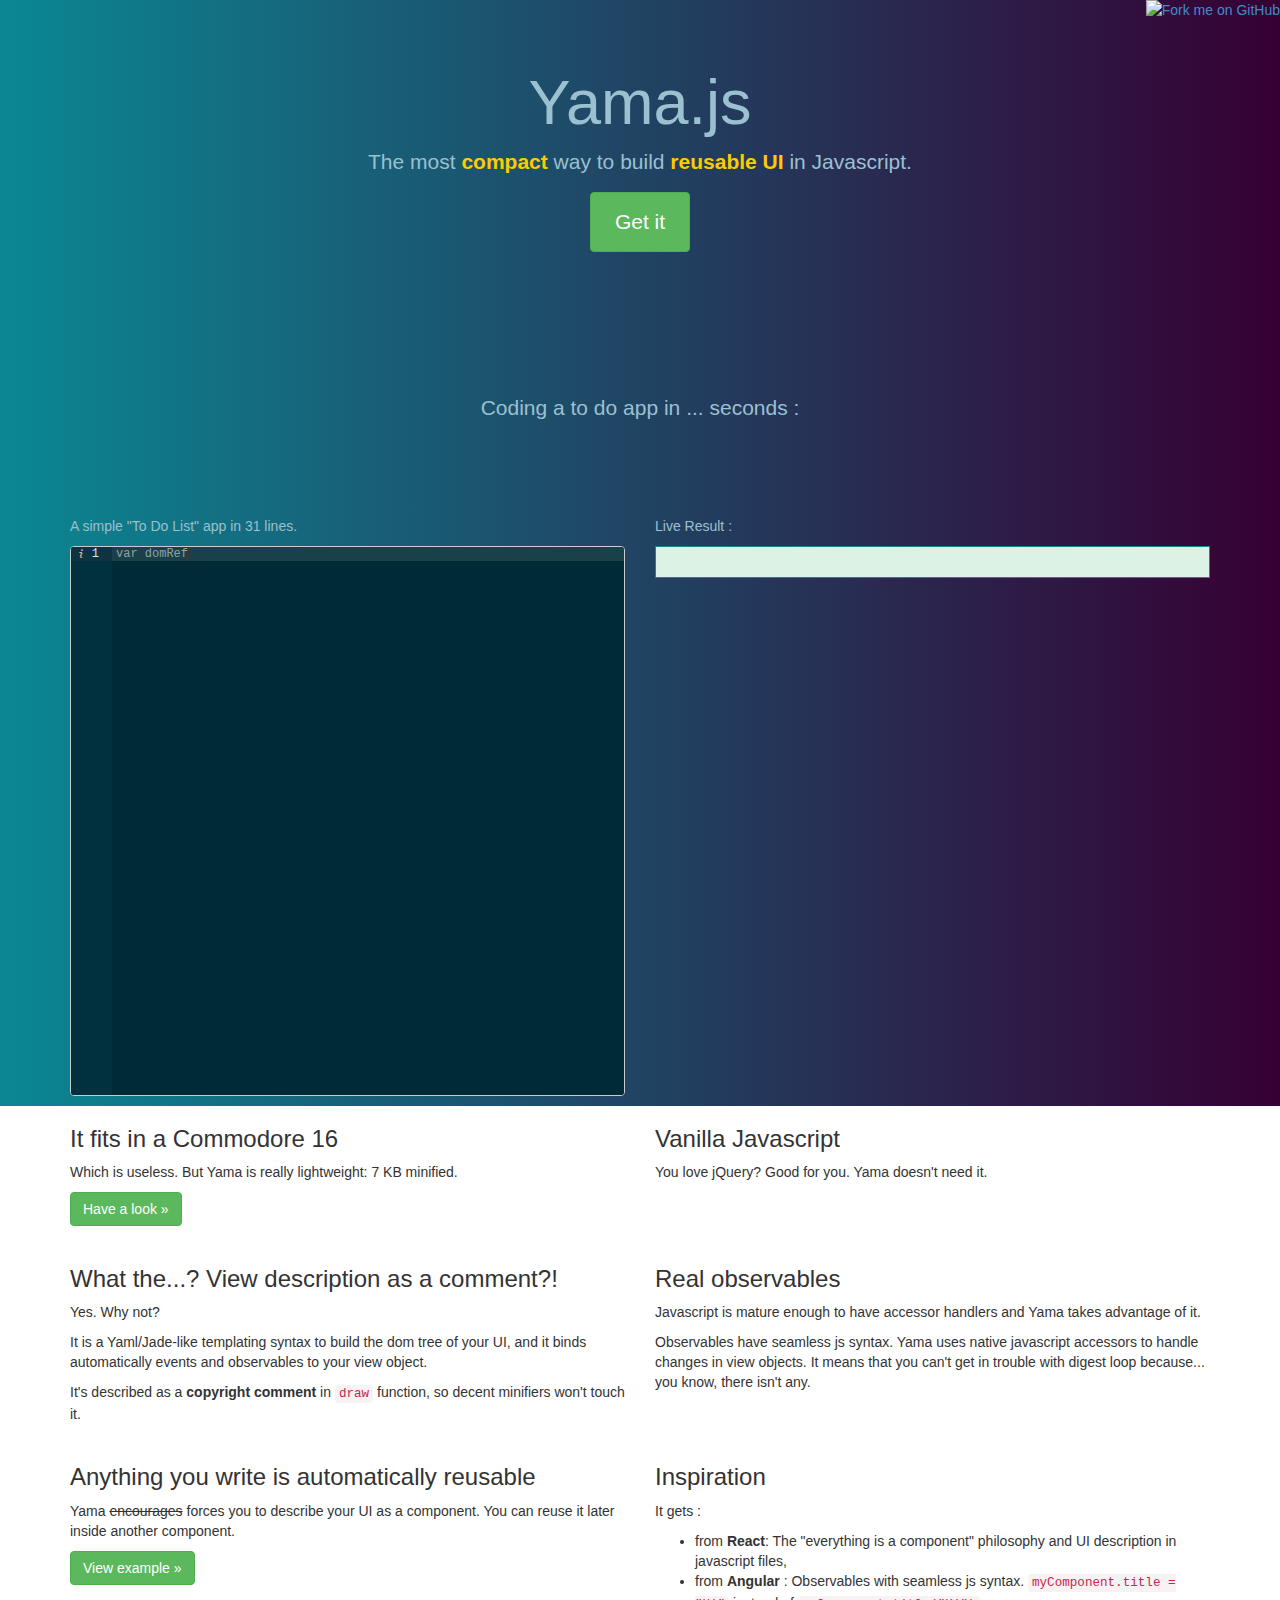
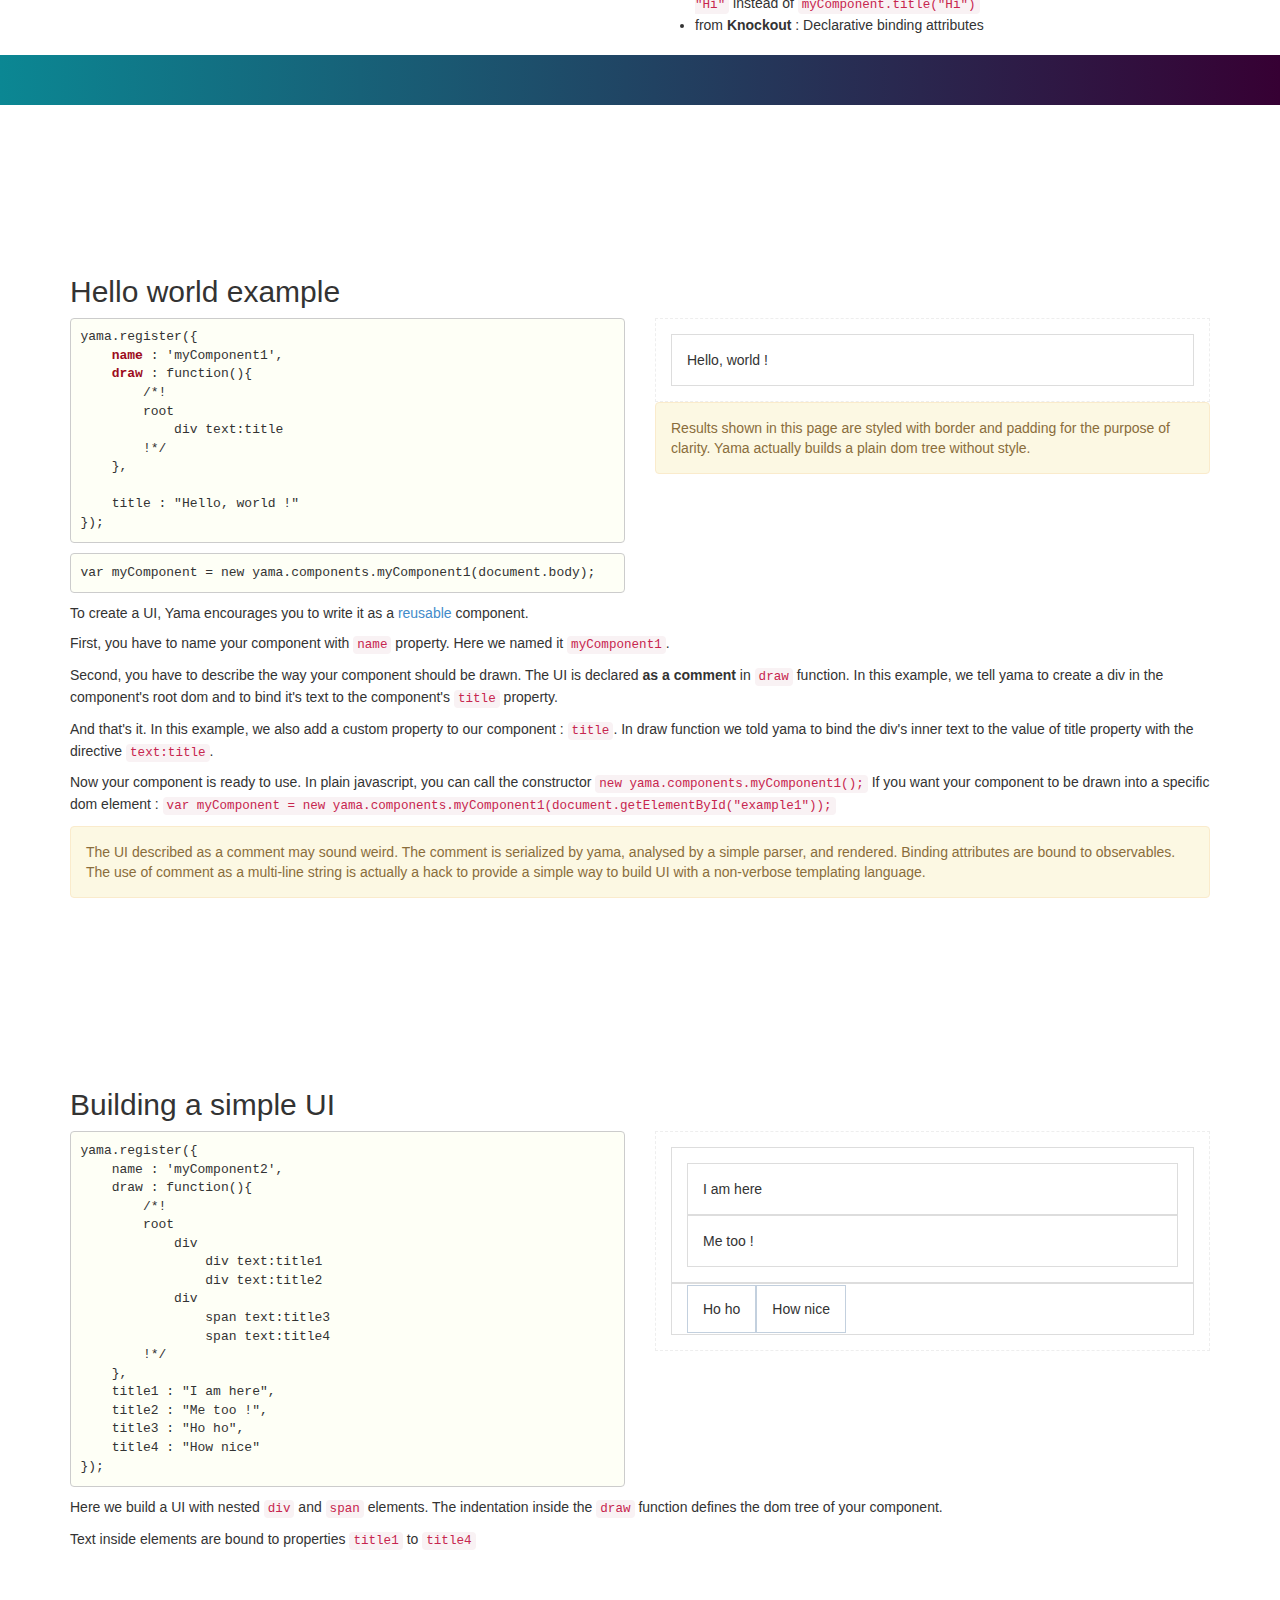
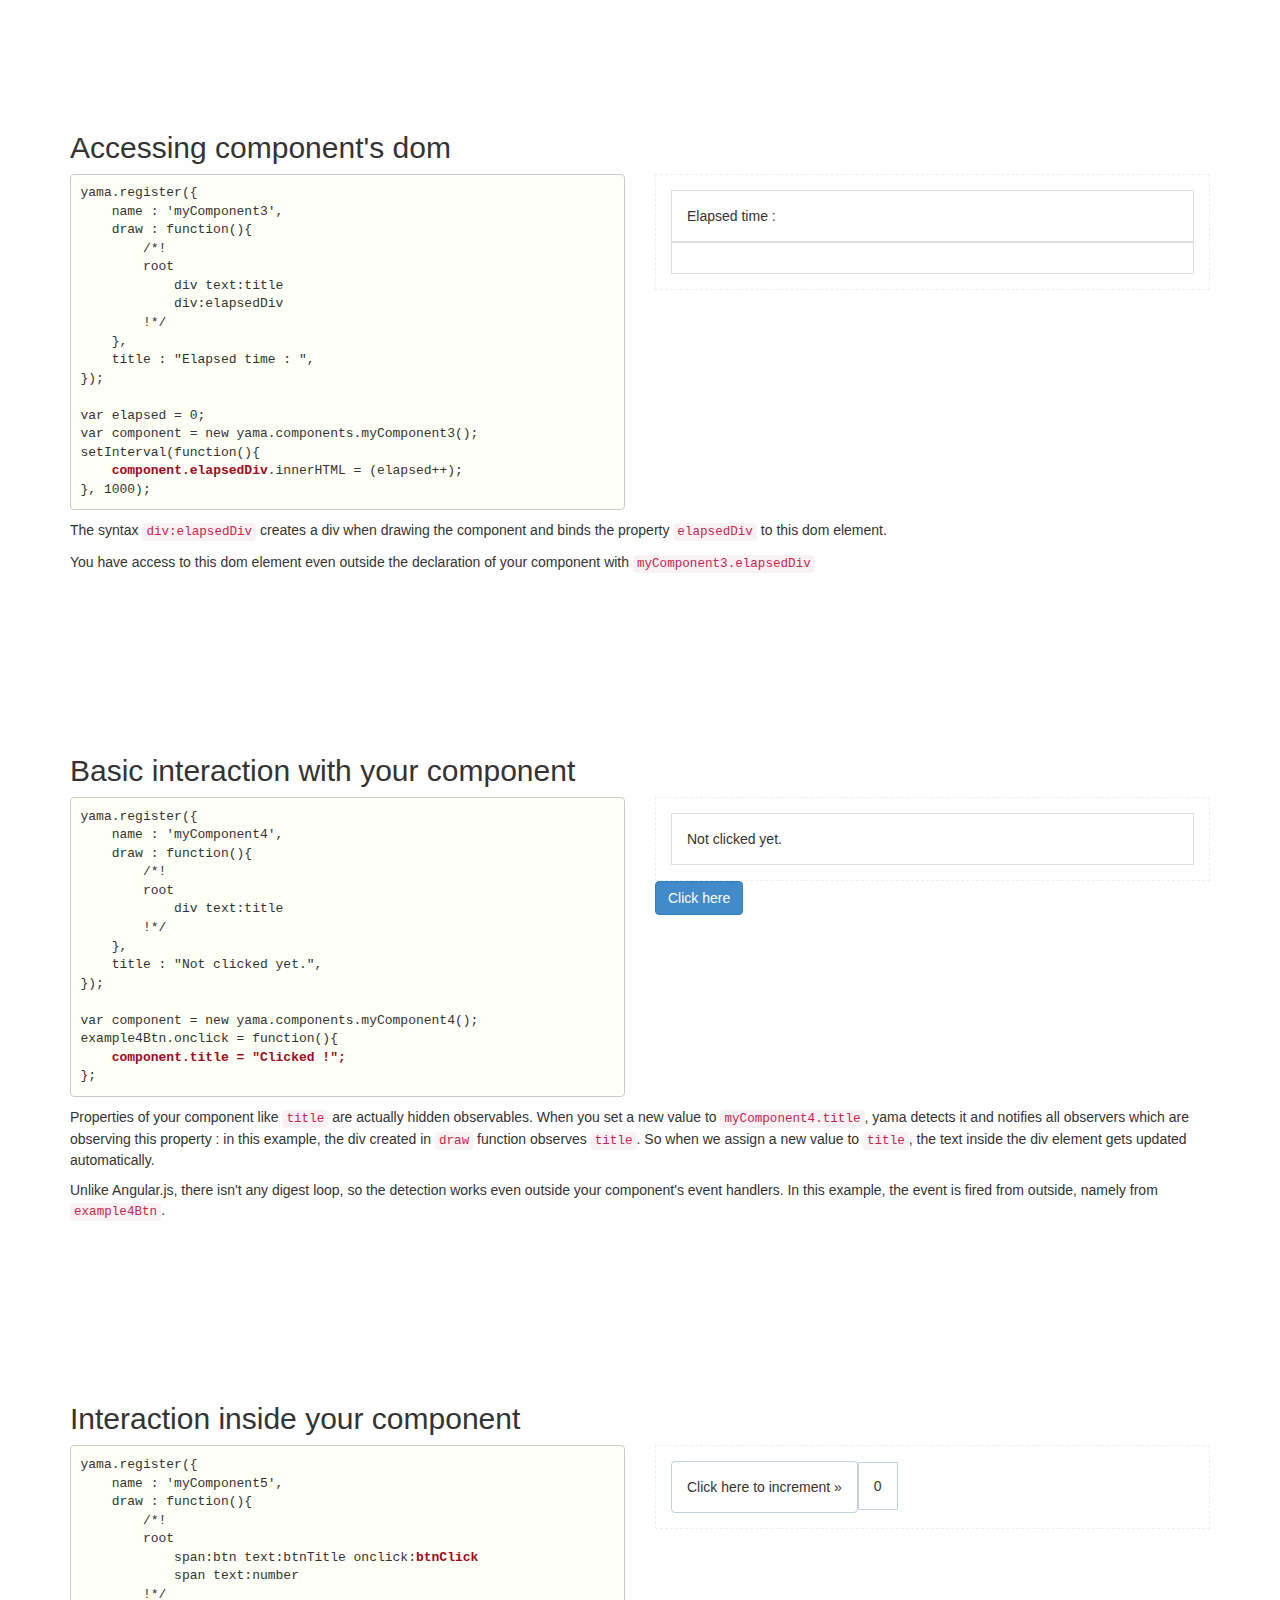
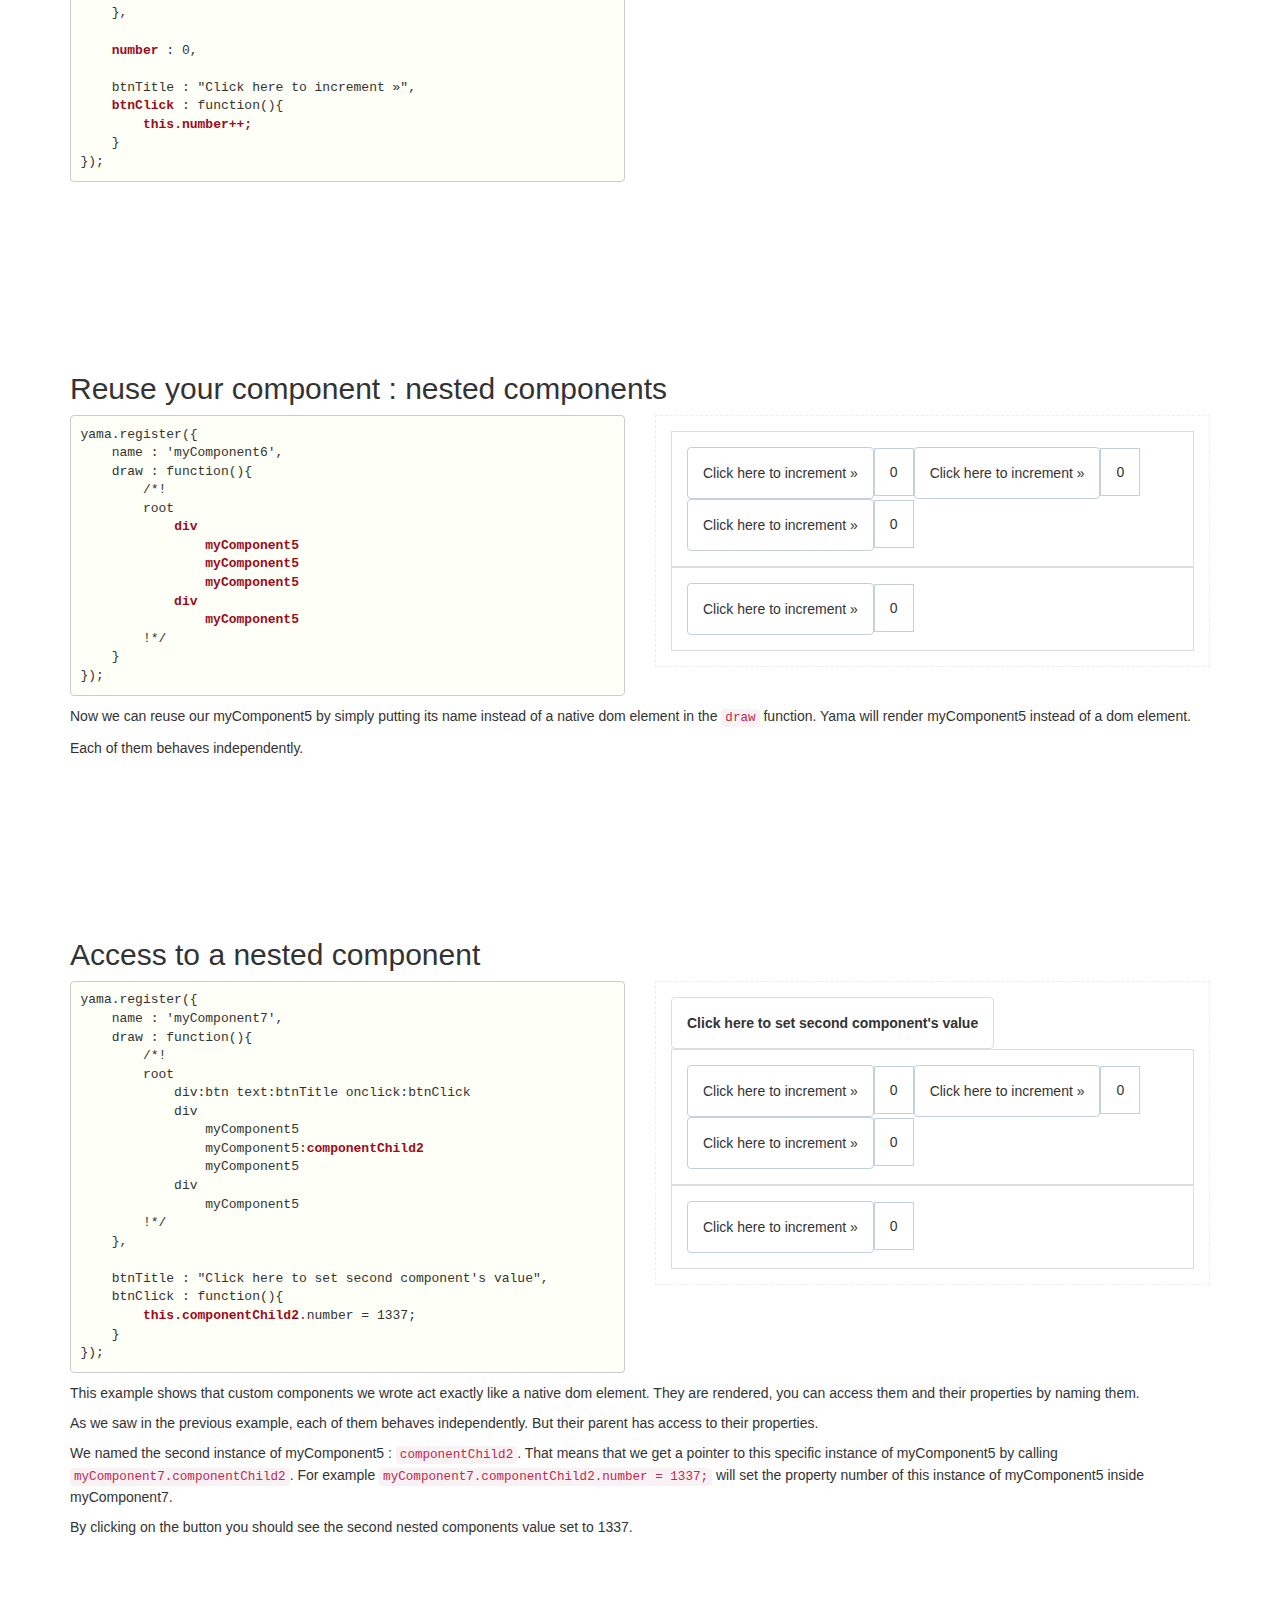
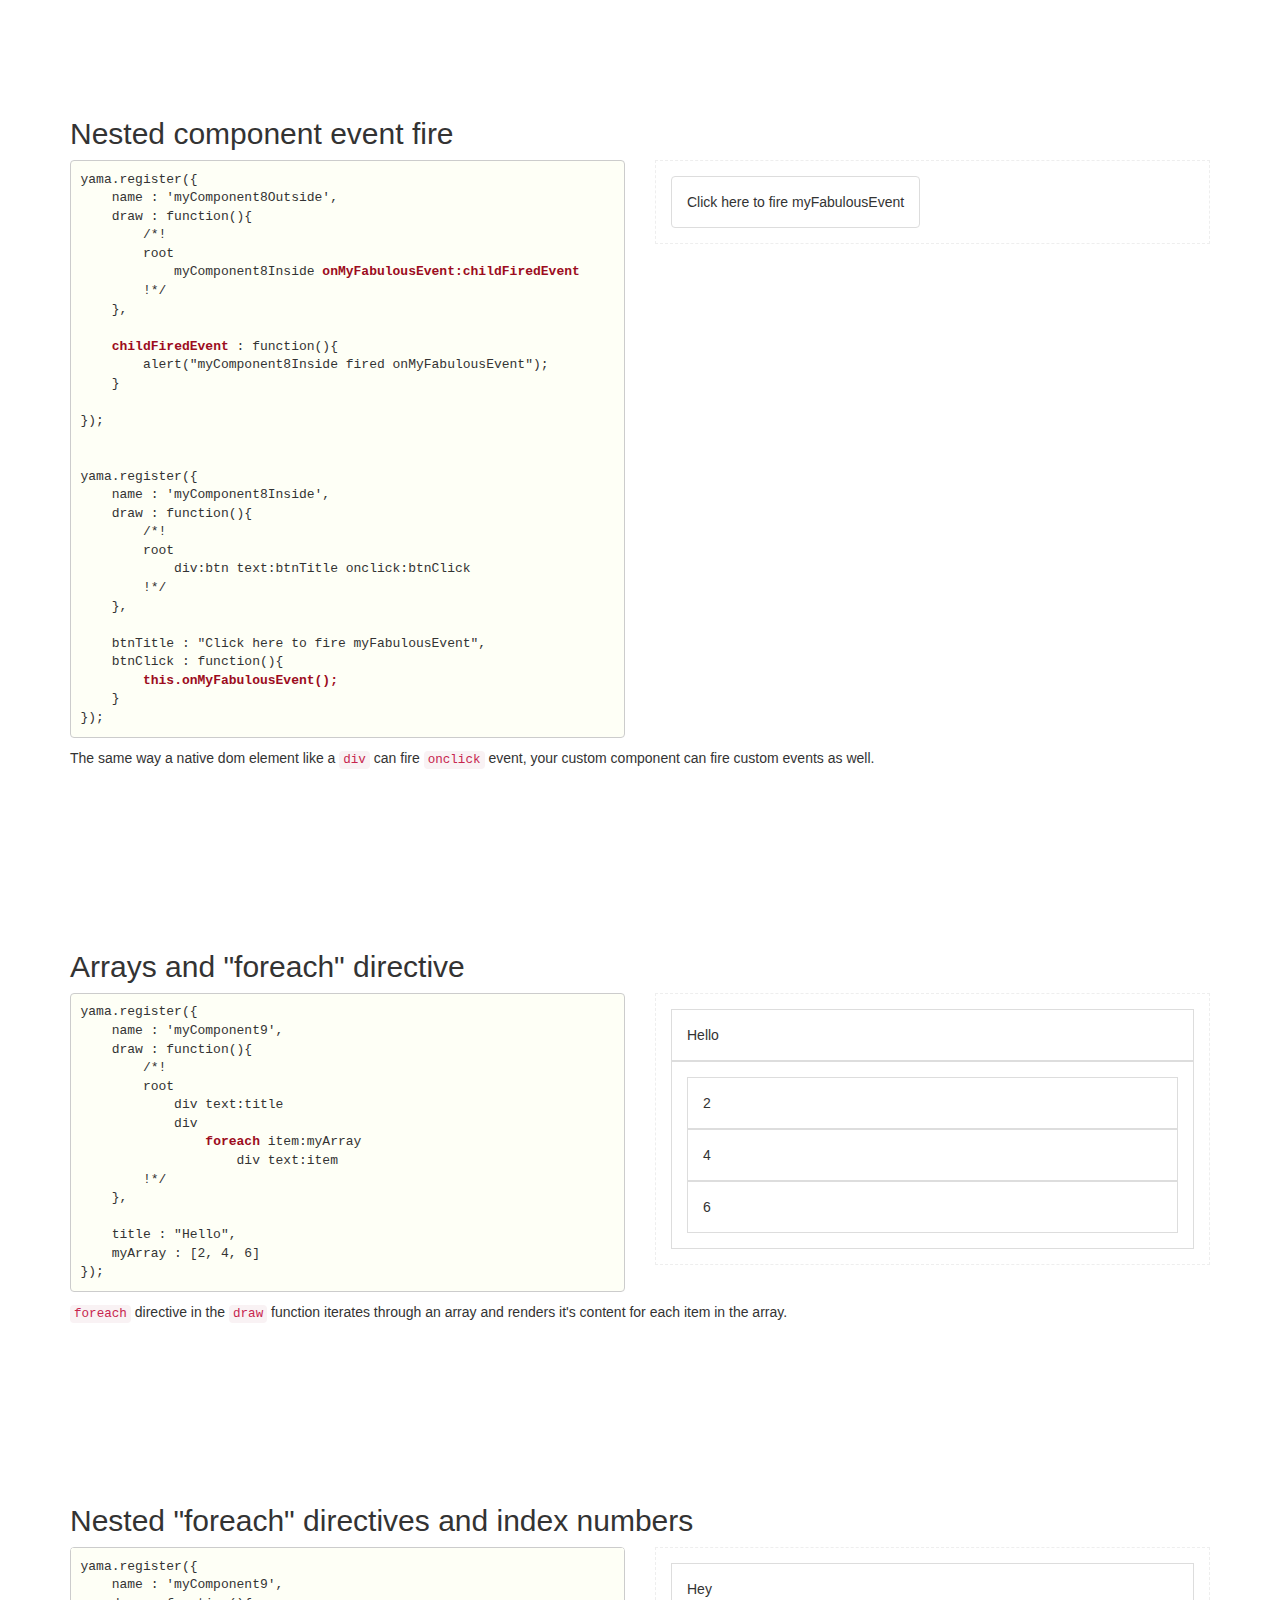
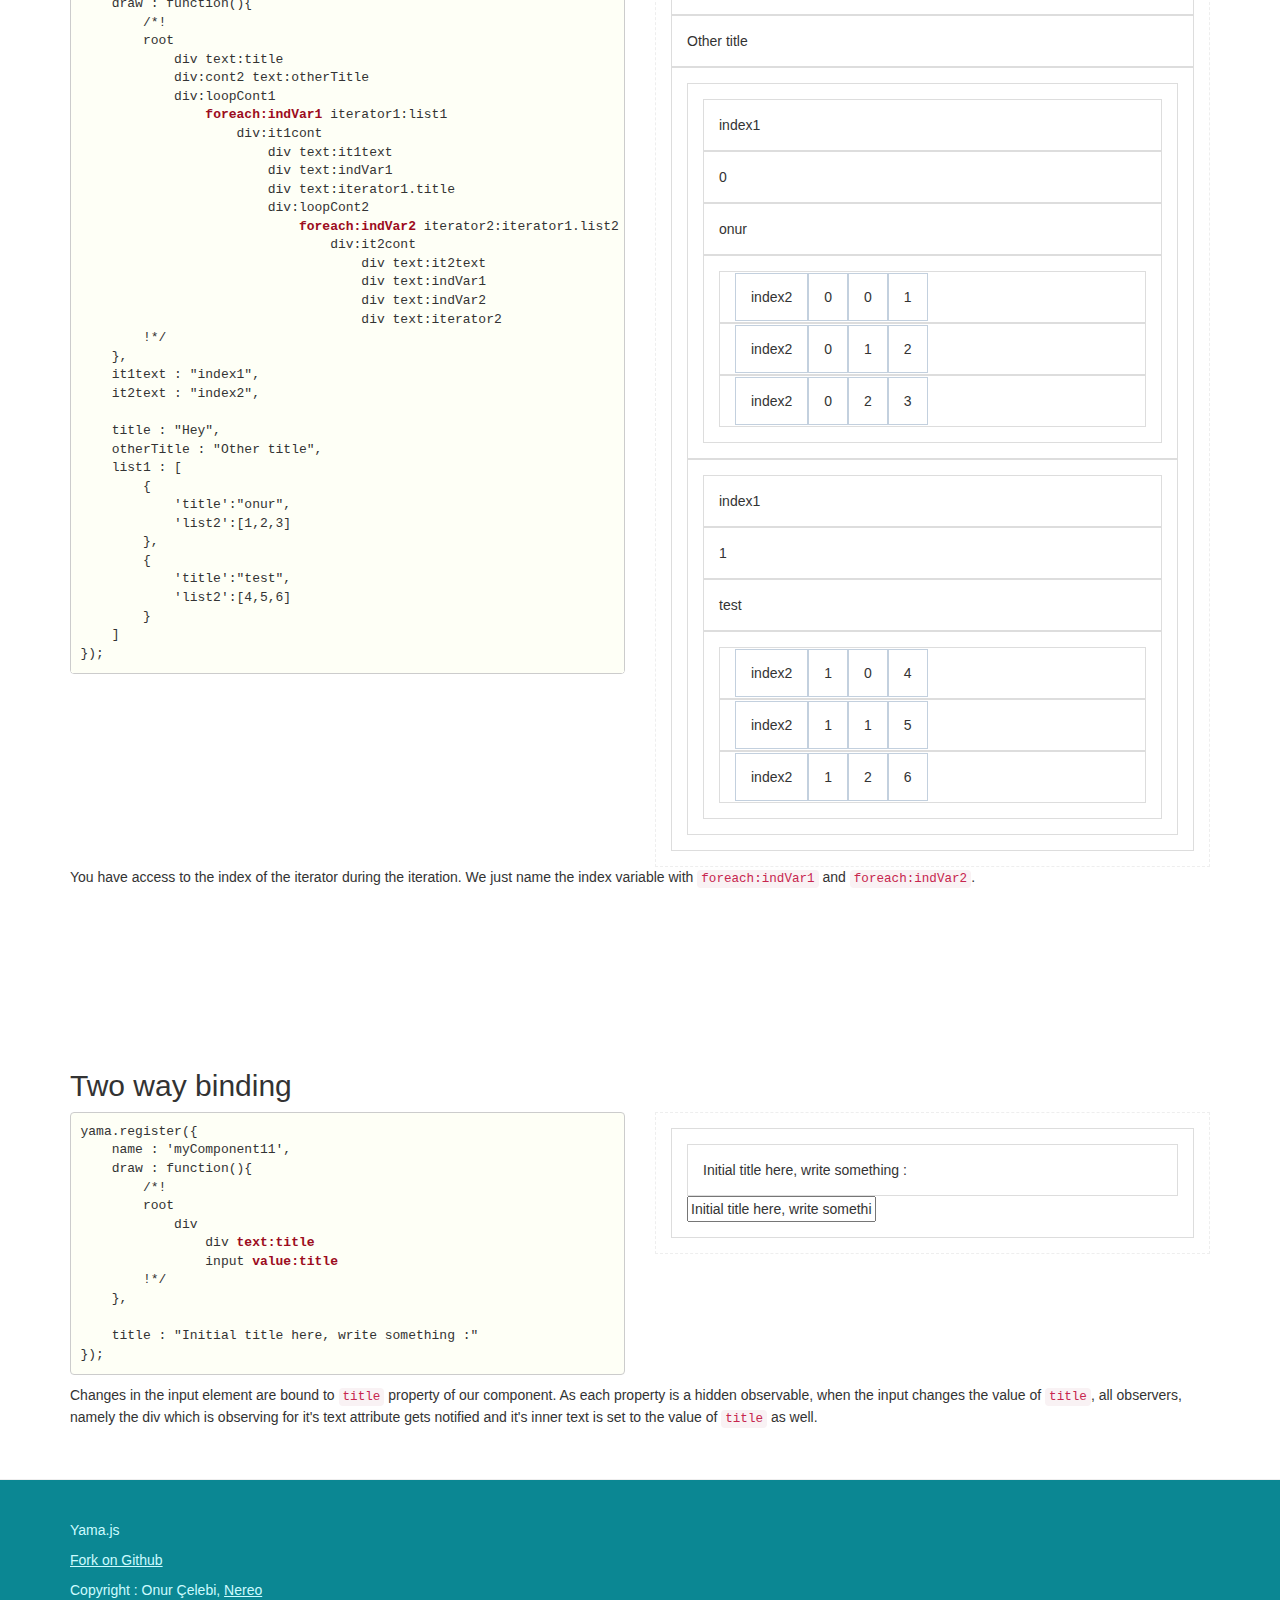
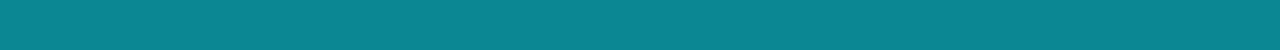
==== commit 256f0f1f: "better footer" ====
--- a/index.html
+++ b/index.html
@@ -20,7 +20,7 @@
 
   </head>
   <body>
-
+<a href="https://github.com/you"><img style="position: absolute; top: 0; right: 0; border: 0;" src="https://camo.githubusercontent.com/38ef81f8aca64bb9a64448d0d70f1308ef5341ab/68747470733a2f2f73332e616d617a6f6e6177732e636f6d2f6769746875622f726962626f6e732f666f726b6d655f72696768745f6461726b626c75655f3132313632312e706e67" alt="Fork me on GitHub" data-canonical-src="https://s3.amazonaws.com/github/ribbons/forkme_right_darkblue_121621.png"></a>
 
     <div class="cover-thing jumbCont">
 
@@ -1017,12 +1017,16 @@
 
 
 
-
-    <div class="container">
-        <div class="footer">
-        <p>Yama.js</p>
-        </div>
+    <div class="footer">
+        <div class="container">
+            <p>Yama.js</p>
+            <p><a href="https://github.com/Celebio/Yama.js">Fork on Github</a></p>
+            <p>Copyright : Onur Çelebi, <a href="https://nereo.com/" target="_blank" >Nereo</a></p>
+        </div>
+
+
     </div>
+
     <!-- jQuery (necessary for Bootstrap's JavaScript plugins) -->
     <script src="https://ajax.googleapis.com/ajax/libs/jquery/1.11.1/jquery.min.js"></script>
     <!-- Include all compiled plugins (below), or include individual files as needed -->
@@ -1051,9 +1055,7 @@
 
             What follows is ugly.
 
-            Yama.js itself is better coded.
-
-
+            Yama.js itself is better.
 
 
 
@@ -1322,6 +1324,15 @@
         }, 1000);
 
     </script>
-
+<script>
+  (function(i,s,o,g,r,a,m){i['GoogleAnalyticsObject']=r;i[r]=i[r]||function(){
+  (i[r].q=i[r].q||[]).push(arguments)},i[r].l=1*new Date();a=s.createElement(o),
+  m=s.getElementsByTagName(o)[0];a.async=1;a.src=g;m.parentNode.insertBefore(a,m)
+  })(window,document,'script','https://www.google-analytics.com/analytics.js','ga');
+
+  ga('create', 'UA-76362838-1', 'auto');
+  ga('send', 'pageview');
+
+</script>
   </body>
 </html>
--- a/css/design.css
+++ b/css/design.css
@@ -129,6 +129,14 @@
   padding-bottom: 40px;
   margin-top: 40px;
   border-top: 1px solid #eee;
+
+  background: #0b8793;
+  color:#CDFBFF;
+}
+
+.footer a{
+  color:#CDFBFF;
+  text-decoration: underline;
 }
 
 .nl0{
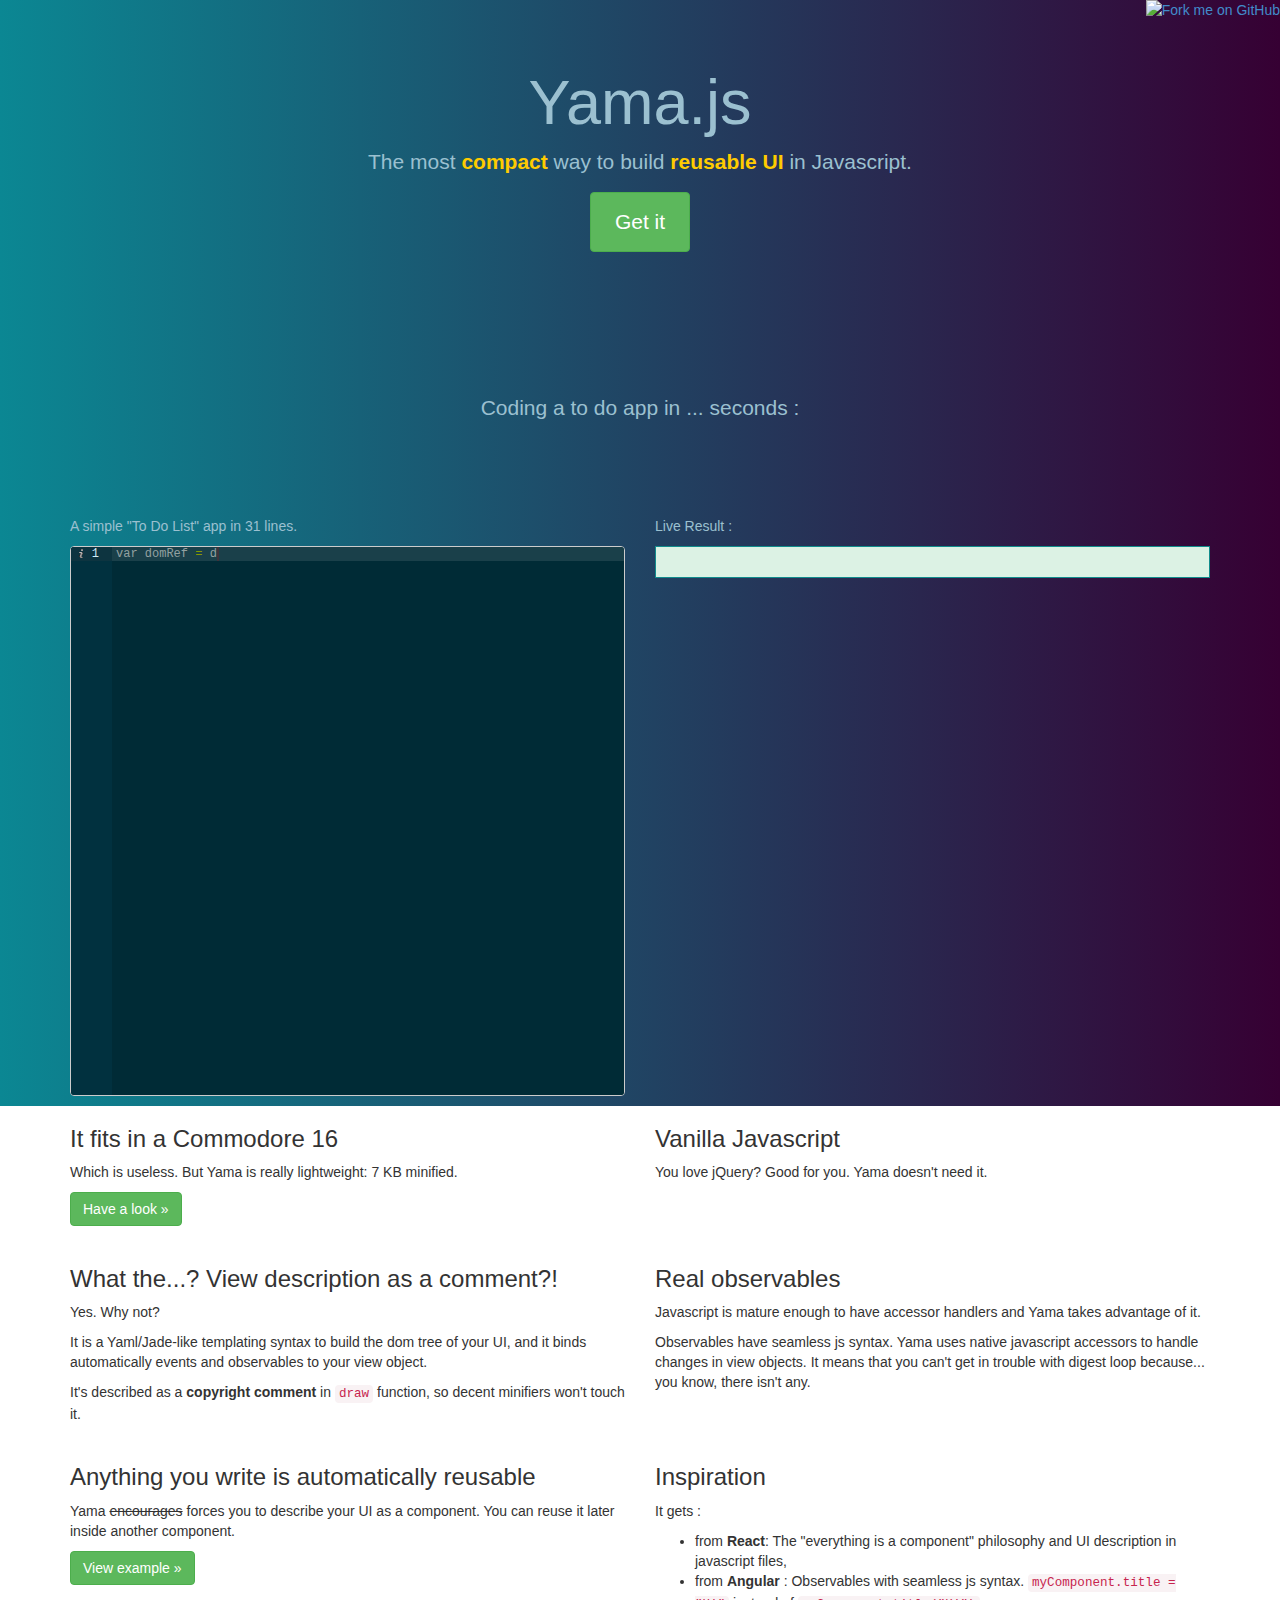
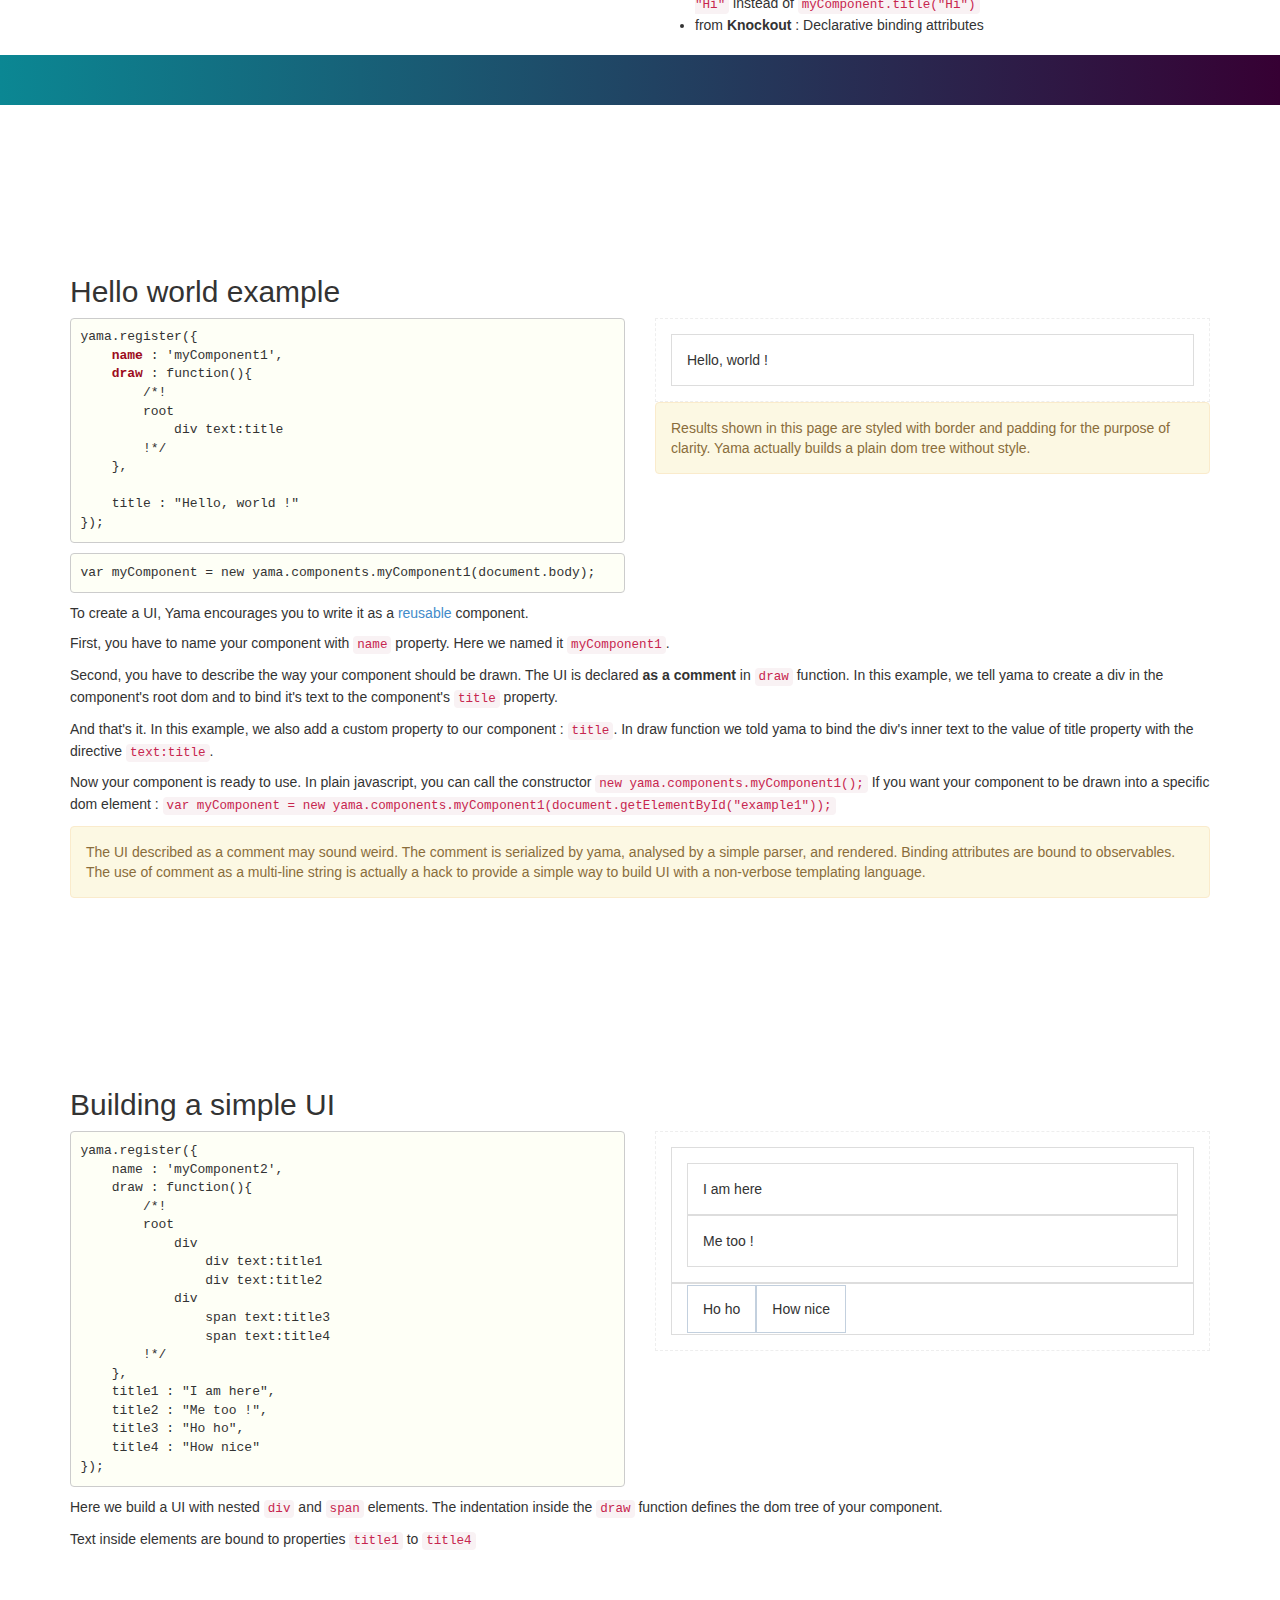
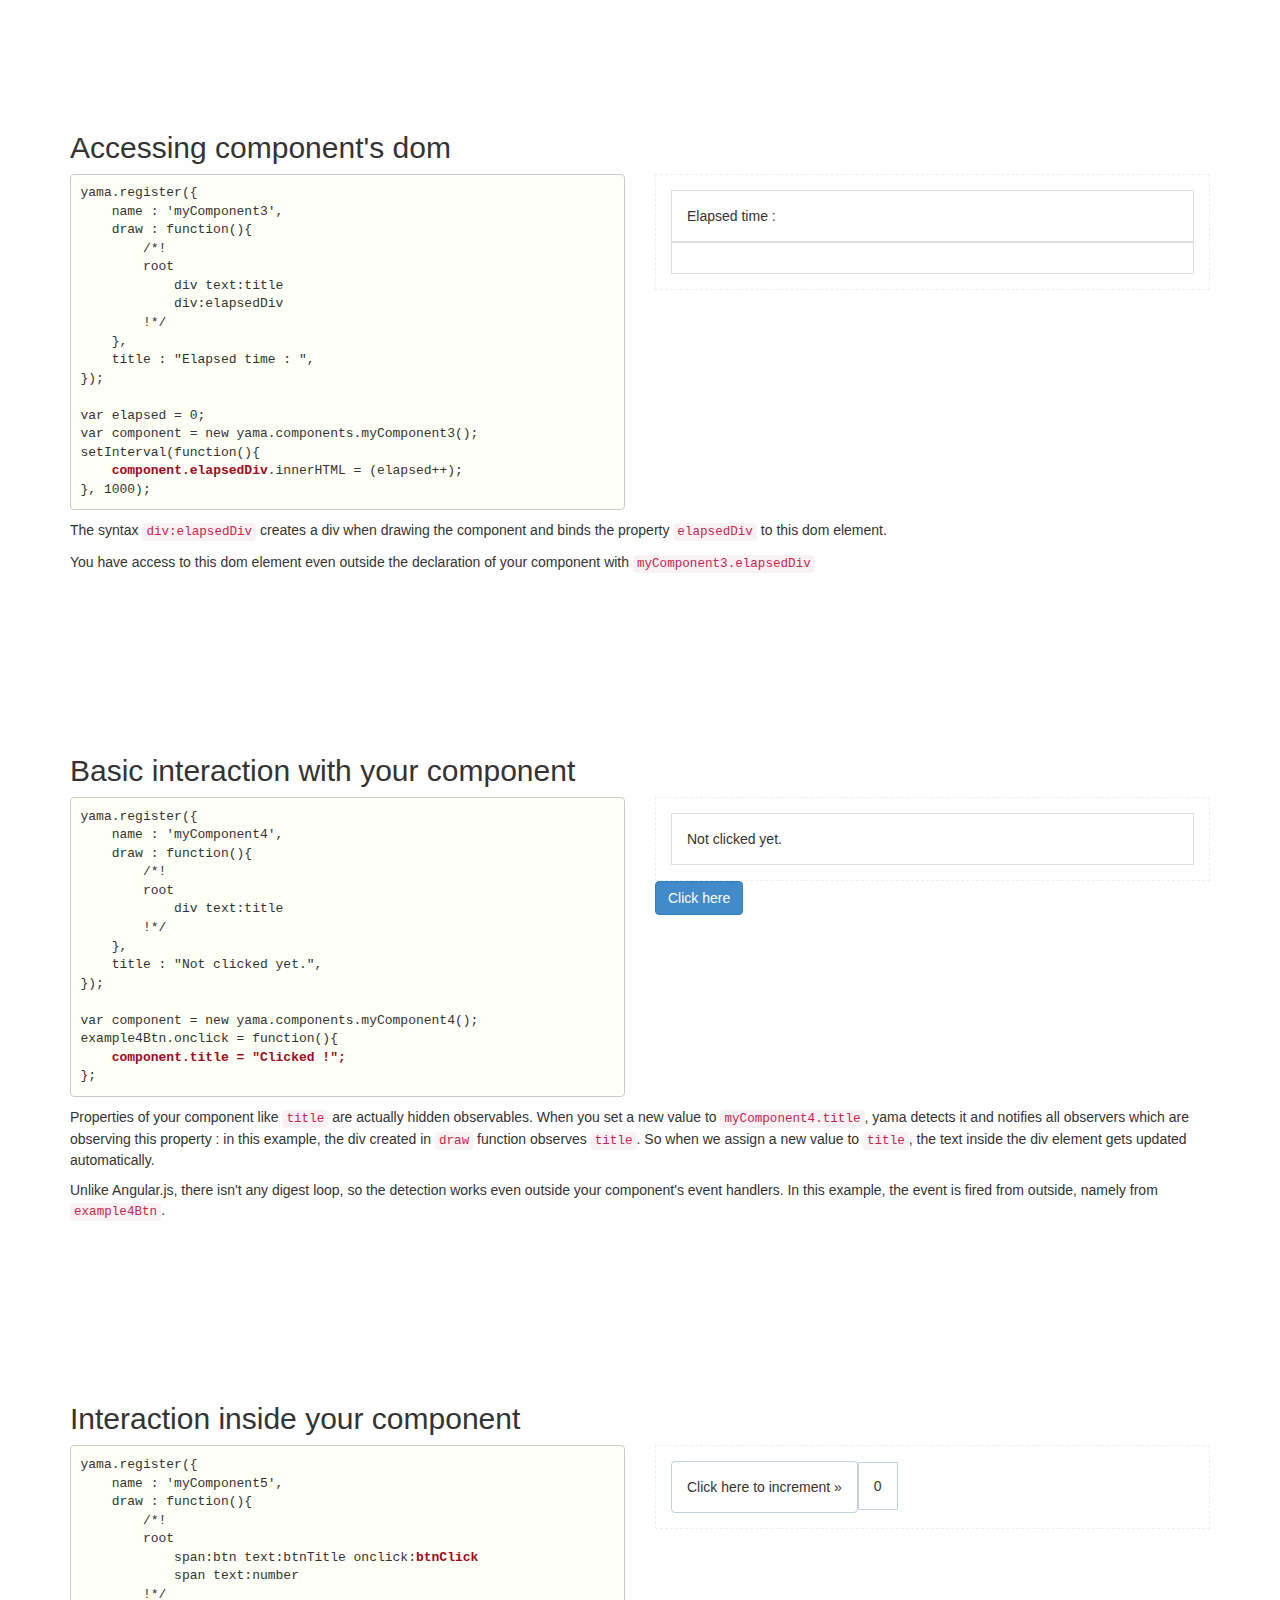
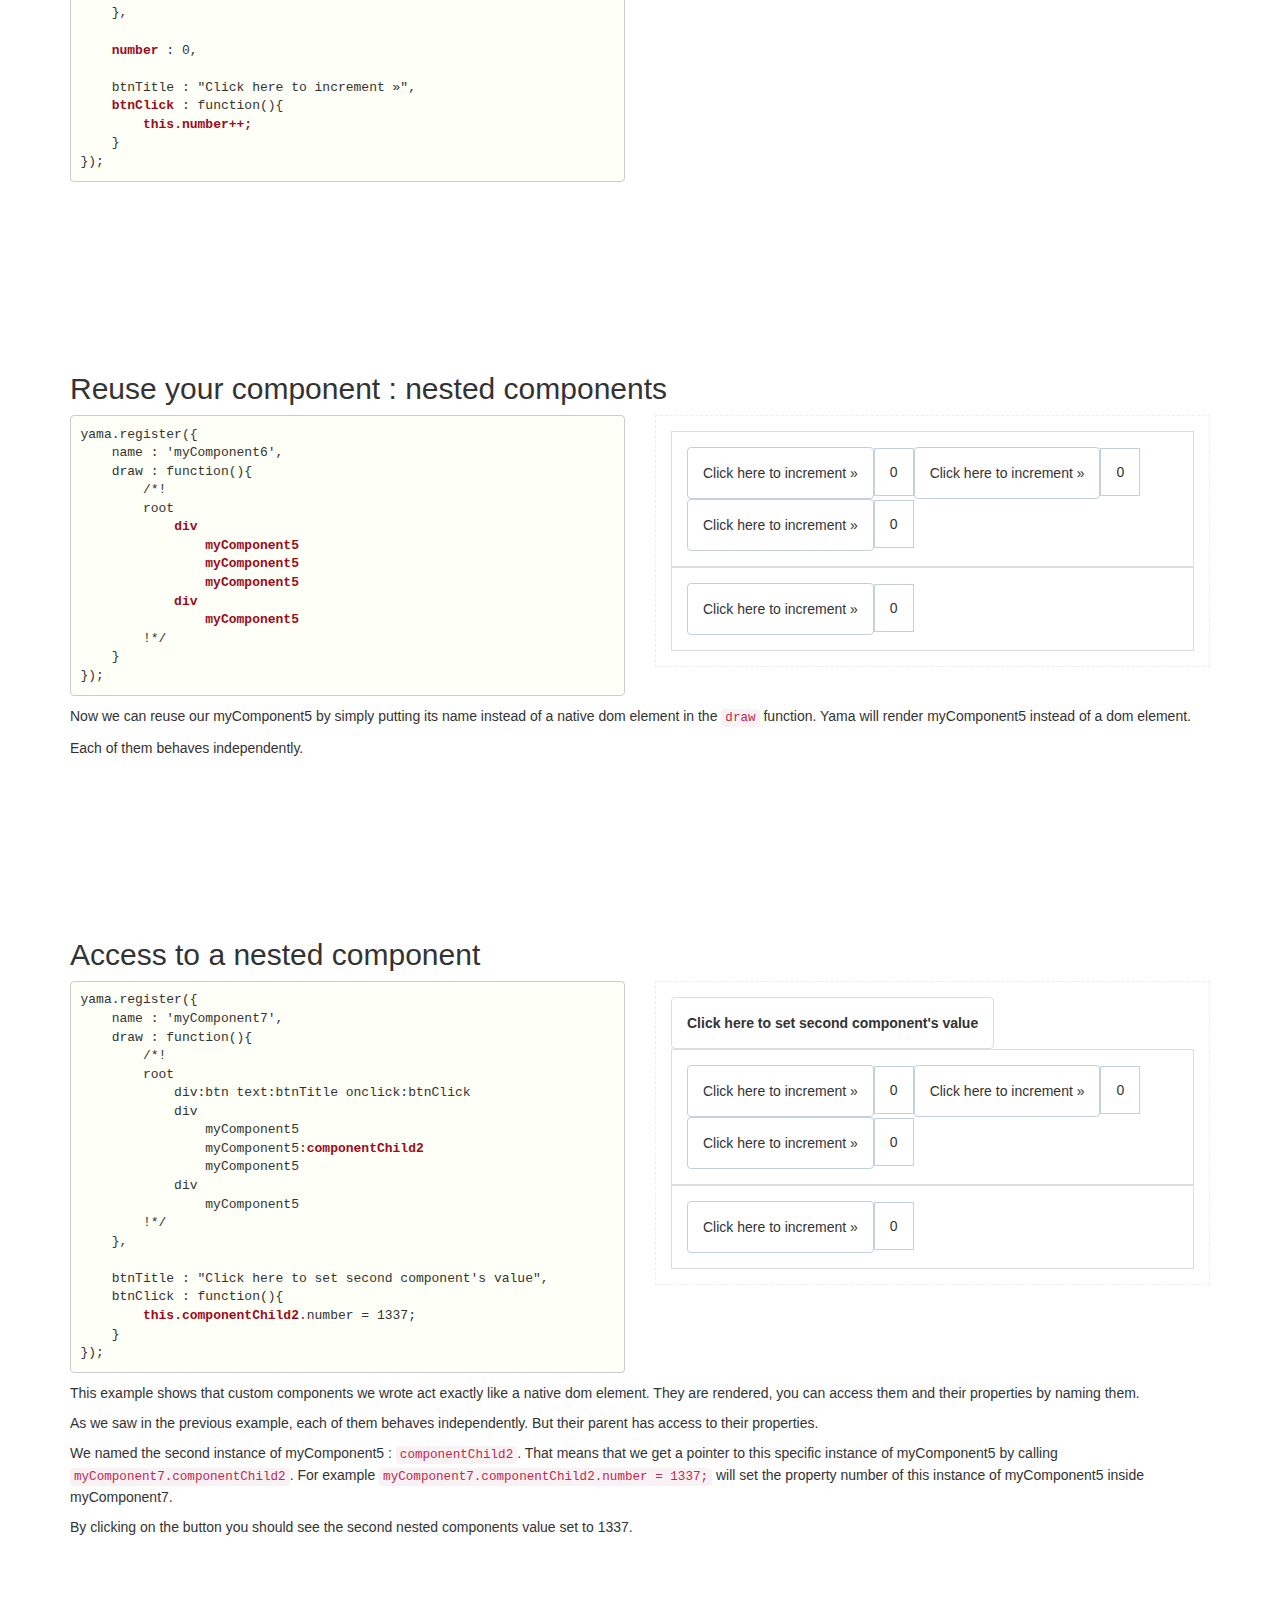
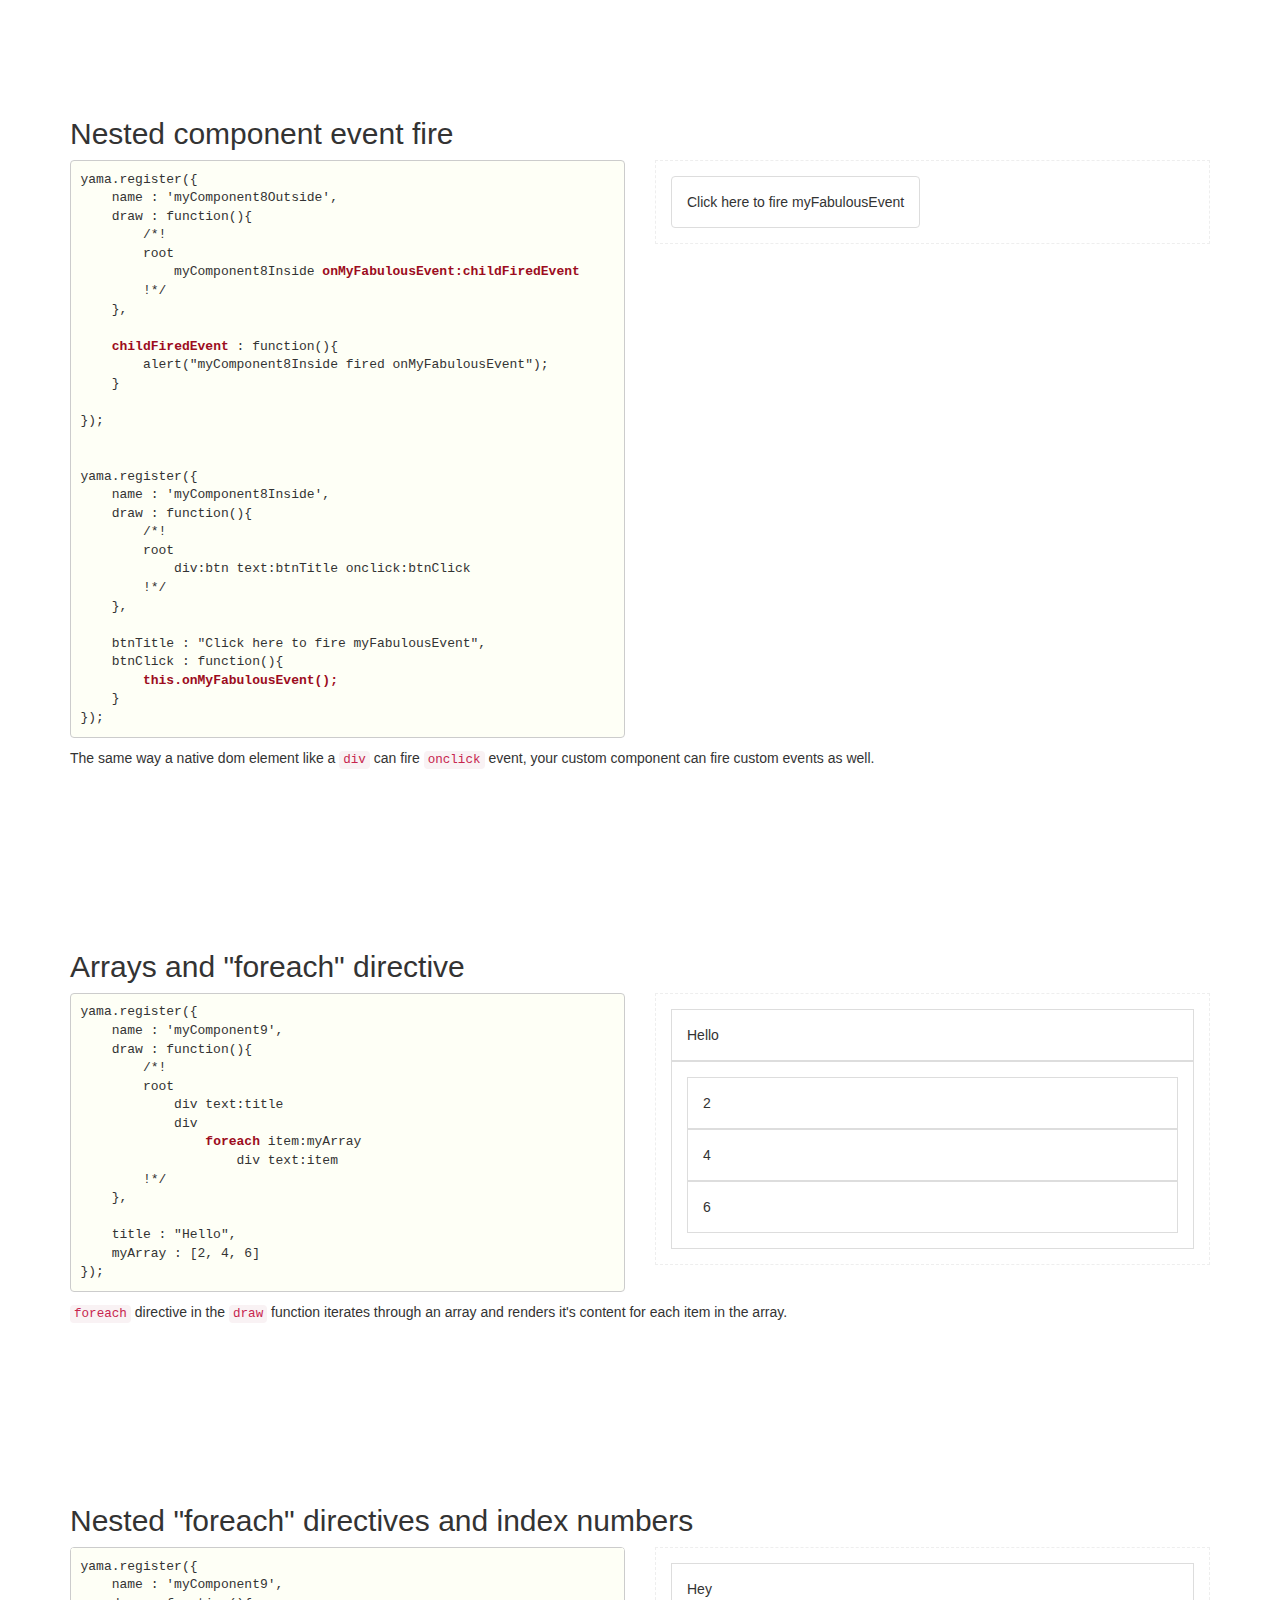
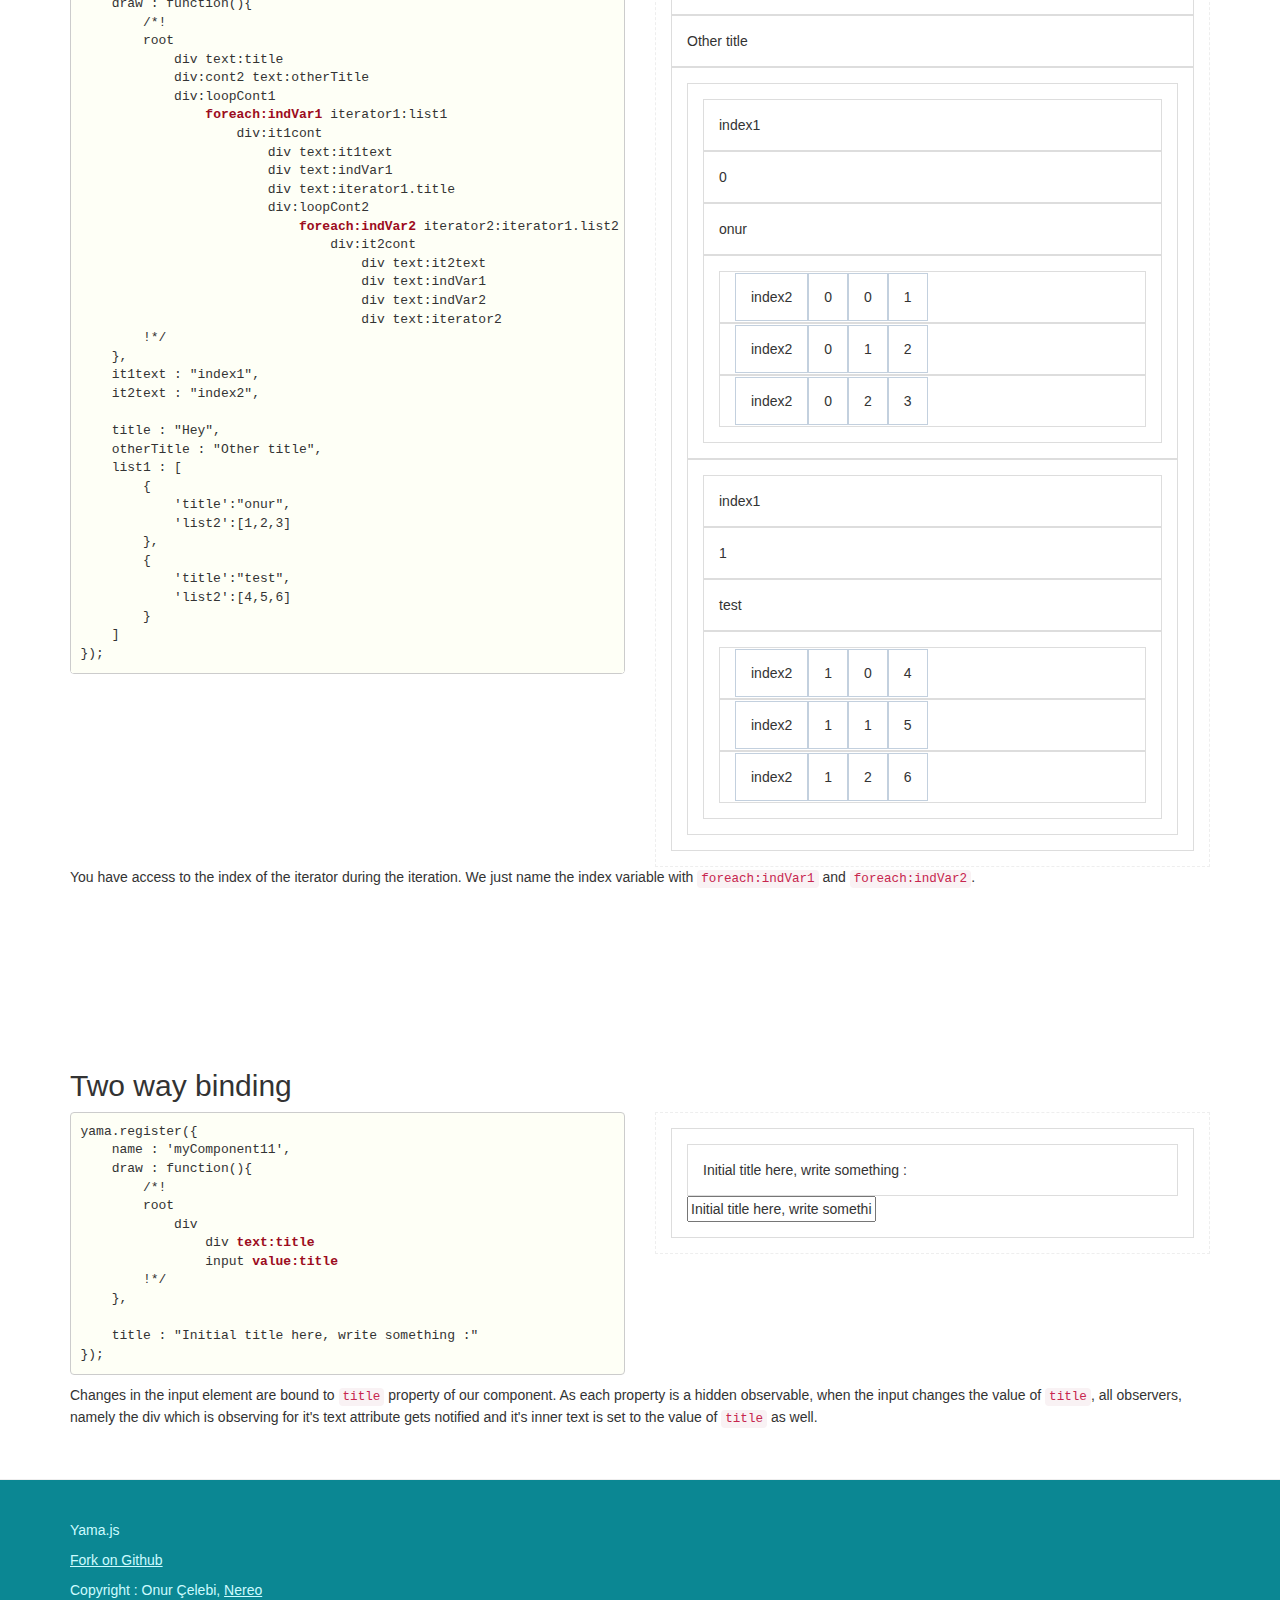
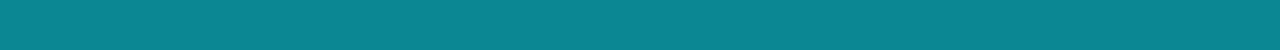
==== commit 84eb3515: "github url" ====
--- a/index.html
+++ b/index.html
@@ -20,7 +20,7 @@
 
   </head>
   <body>
-<a href="https://github.com/you"><img style="position: absolute; top: 0; right: 0; border: 0;" src="https://camo.githubusercontent.com/38ef81f8aca64bb9a64448d0d70f1308ef5341ab/68747470733a2f2f73332e616d617a6f6e6177732e636f6d2f6769746875622f726962626f6e732f666f726b6d655f72696768745f6461726b626c75655f3132313632312e706e67" alt="Fork me on GitHub" data-canonical-src="https://s3.amazonaws.com/github/ribbons/forkme_right_darkblue_121621.png"></a>
+<a href="https://github.com/Celebio/Yama.js"><img style="position: absolute; top: 0; right: 0; border: 0;" src="https://camo.githubusercontent.com/38ef81f8aca64bb9a64448d0d70f1308ef5341ab/68747470733a2f2f73332e616d617a6f6e6177732e636f6d2f6769746875622f726962626f6e732f666f726b6d655f72696768745f6461726b626c75655f3132313632312e706e67" alt="Fork me on GitHub" data-canonical-src="https://s3.amazonaws.com/github/ribbons/forkme_right_darkblue_121621.png"></a>
 
     <div class="cover-thing jumbCont">
 
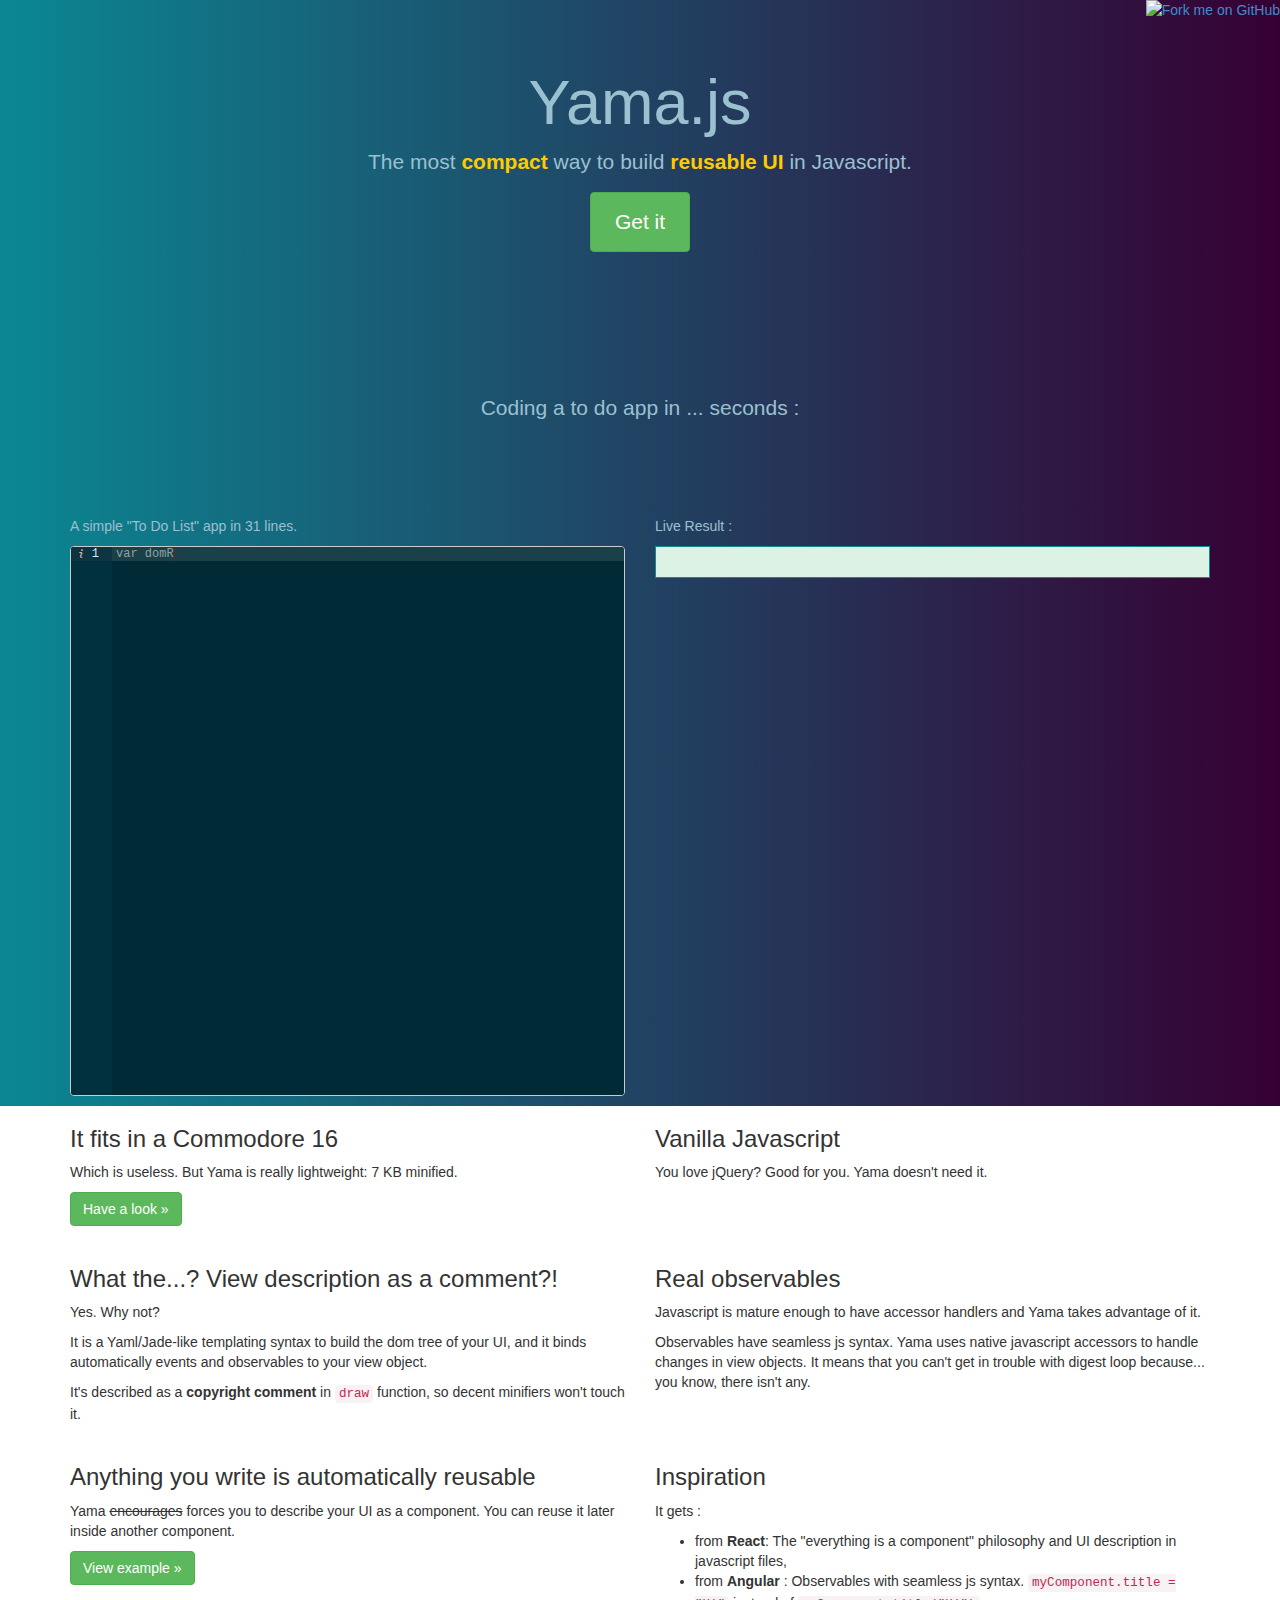
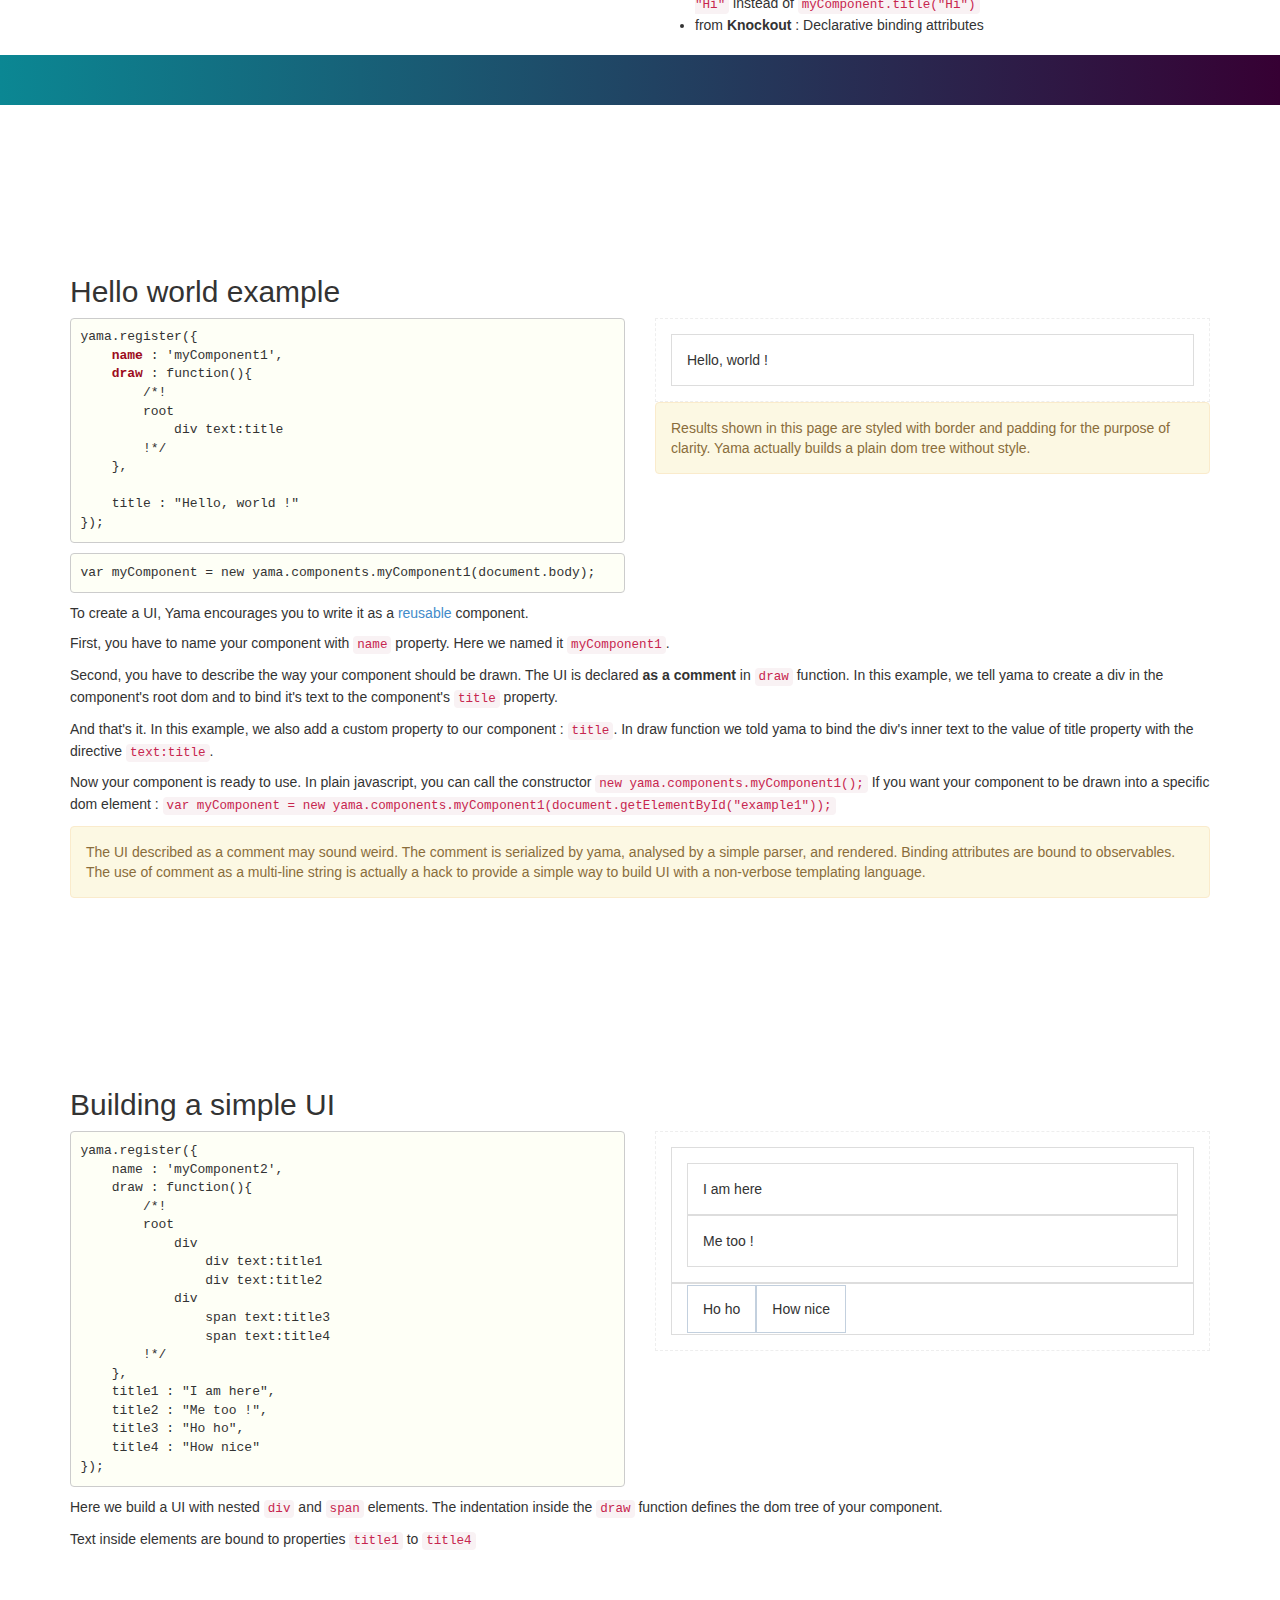
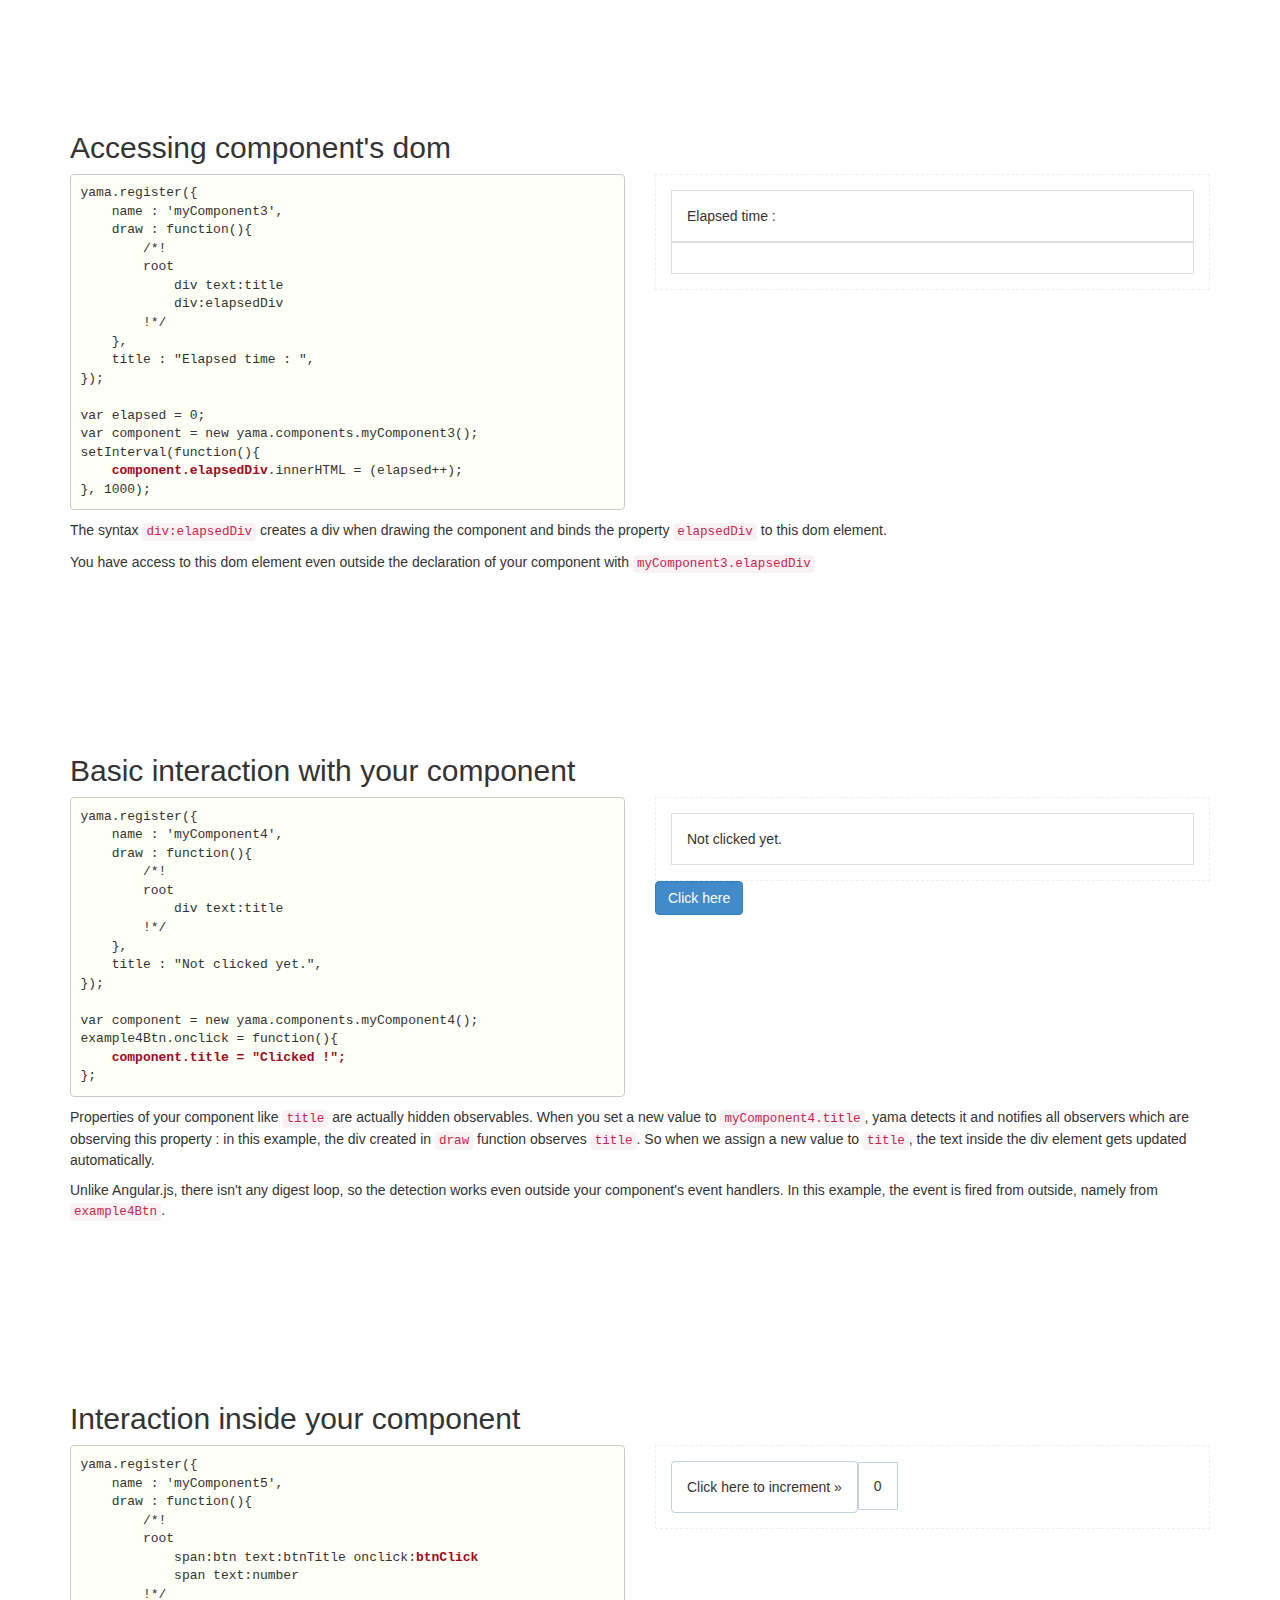
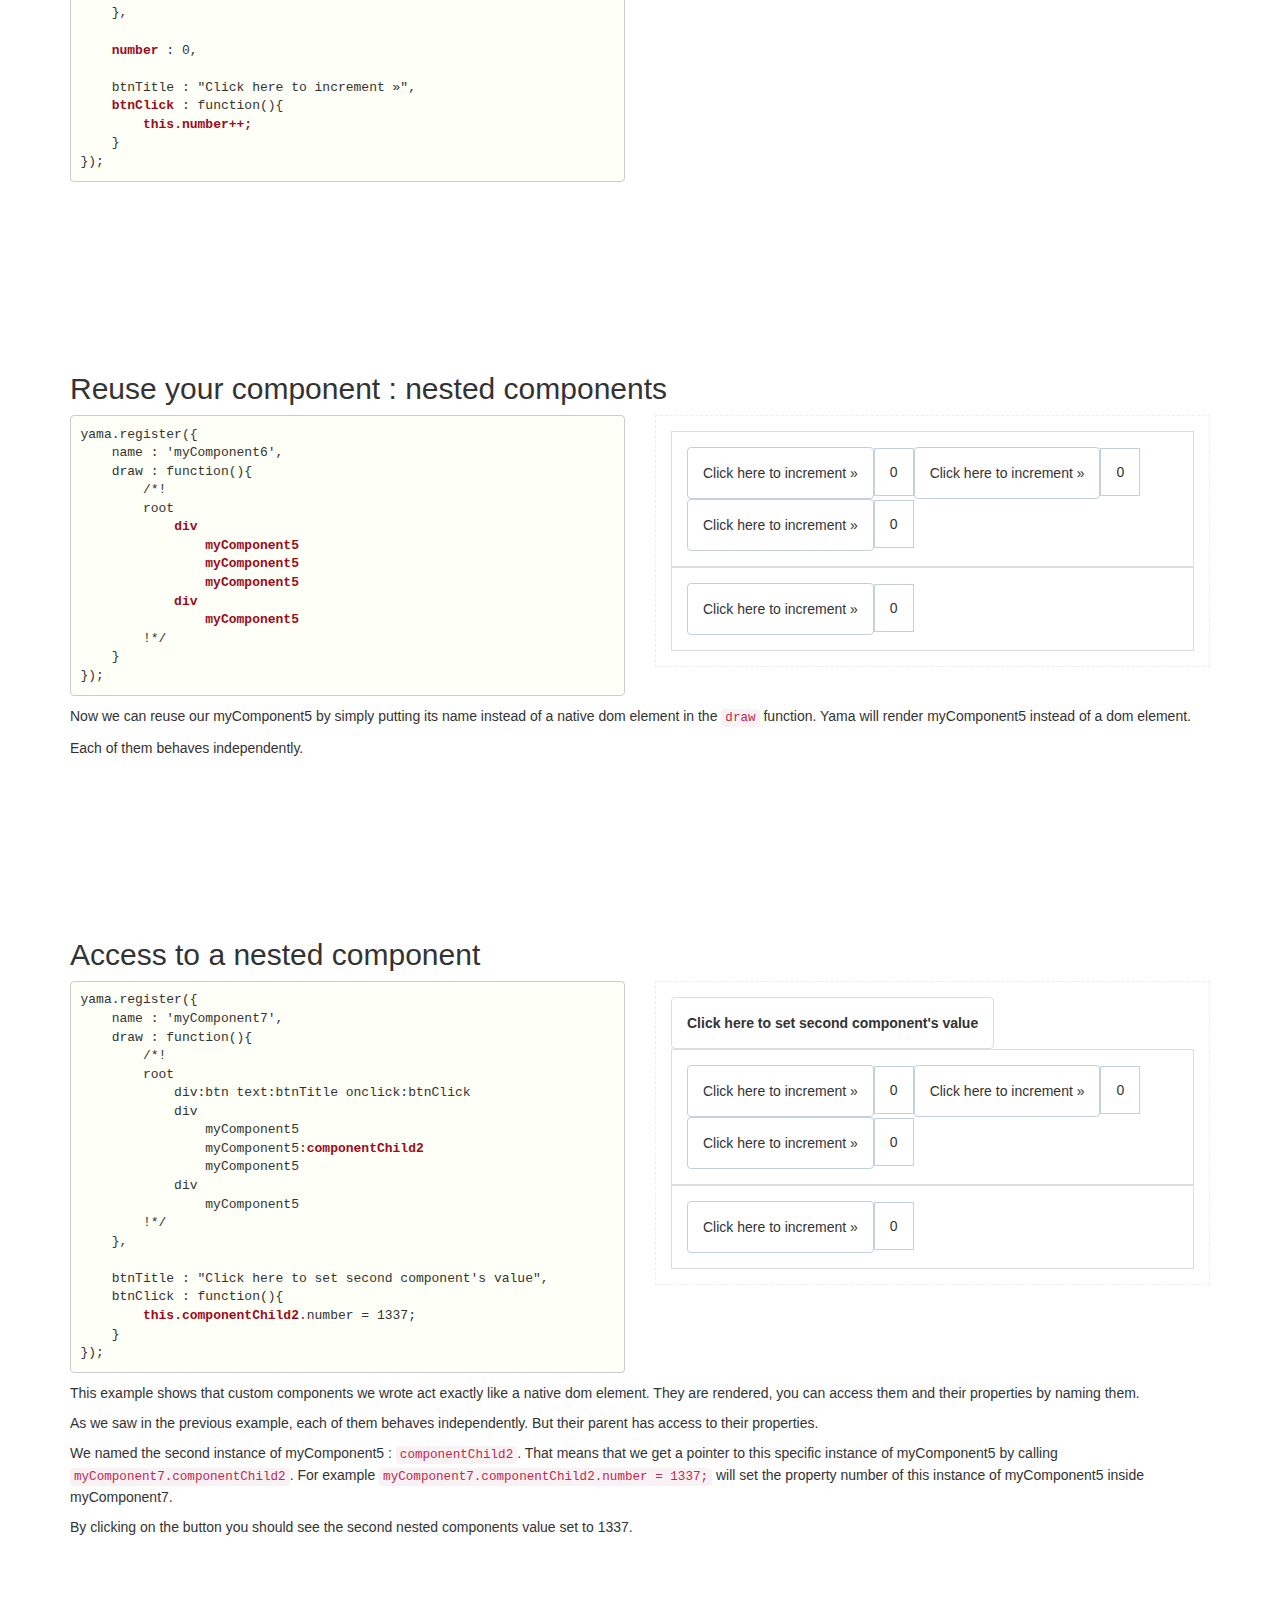
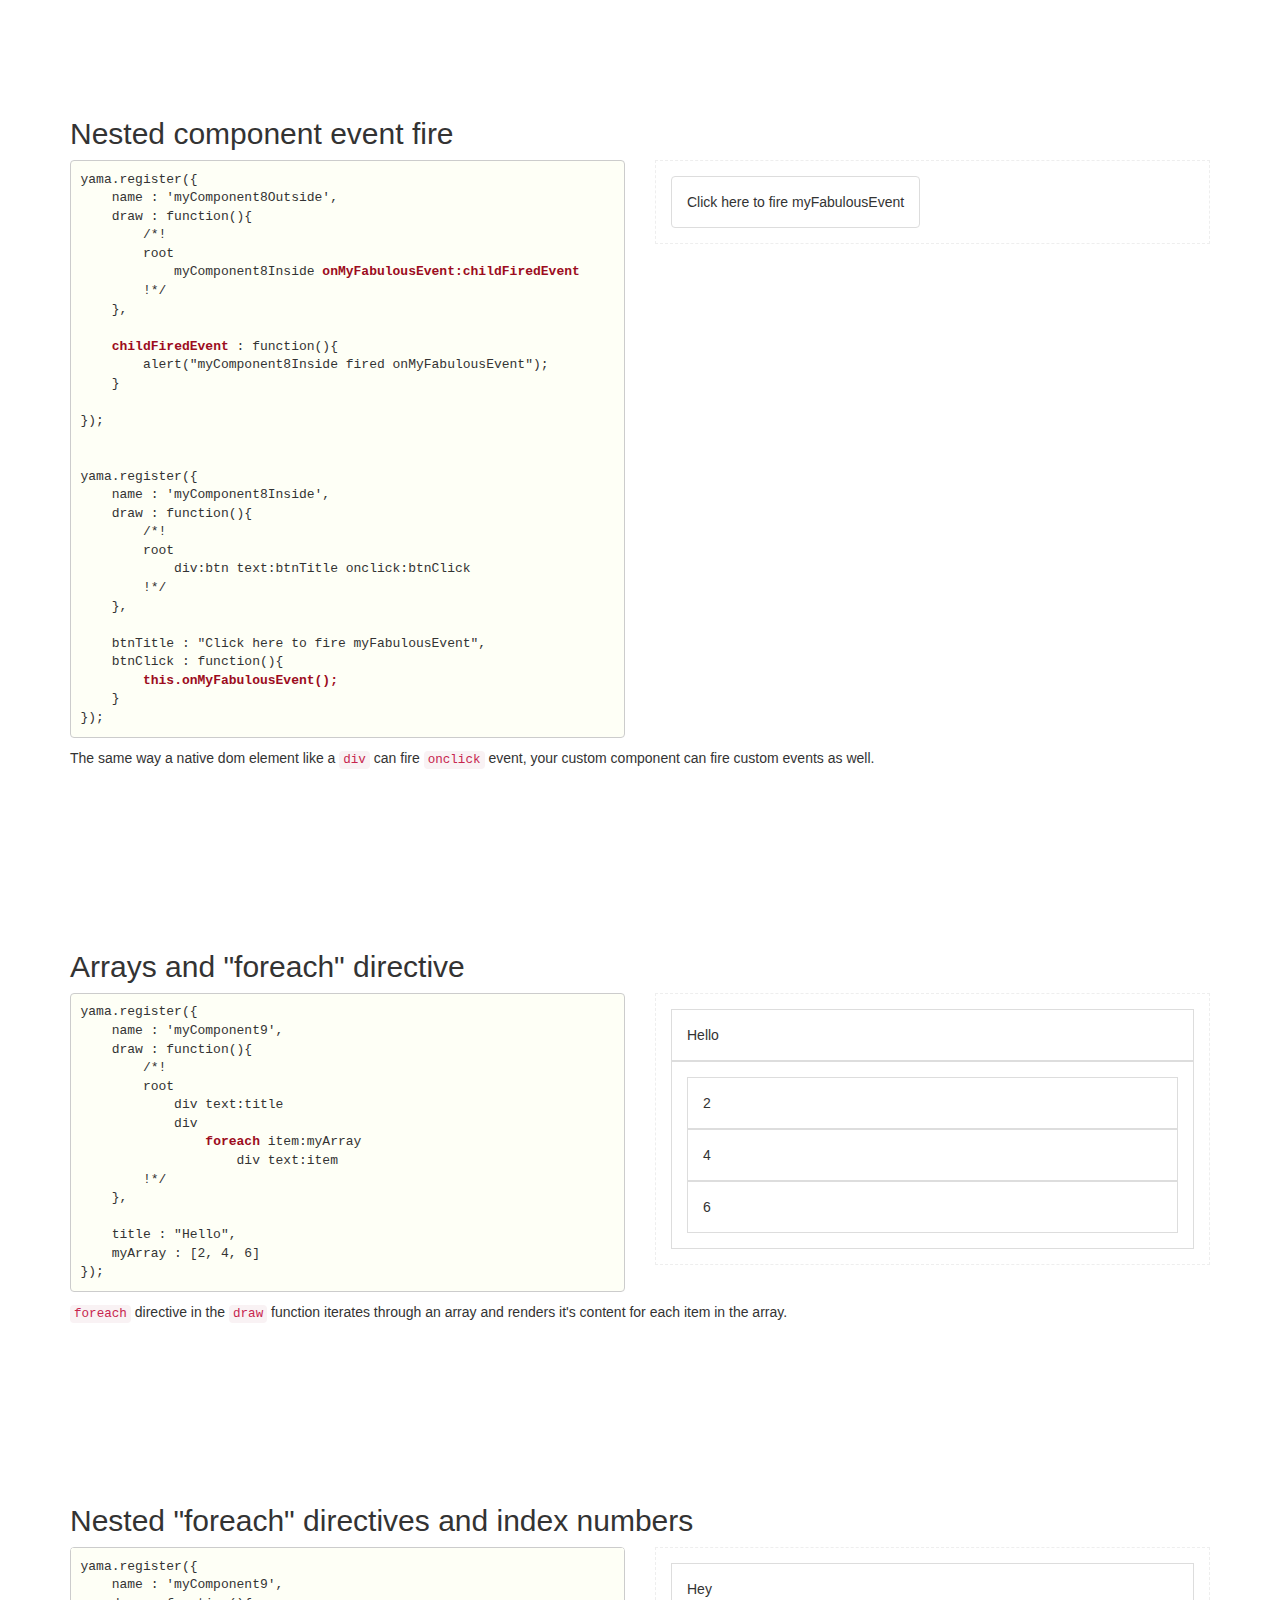
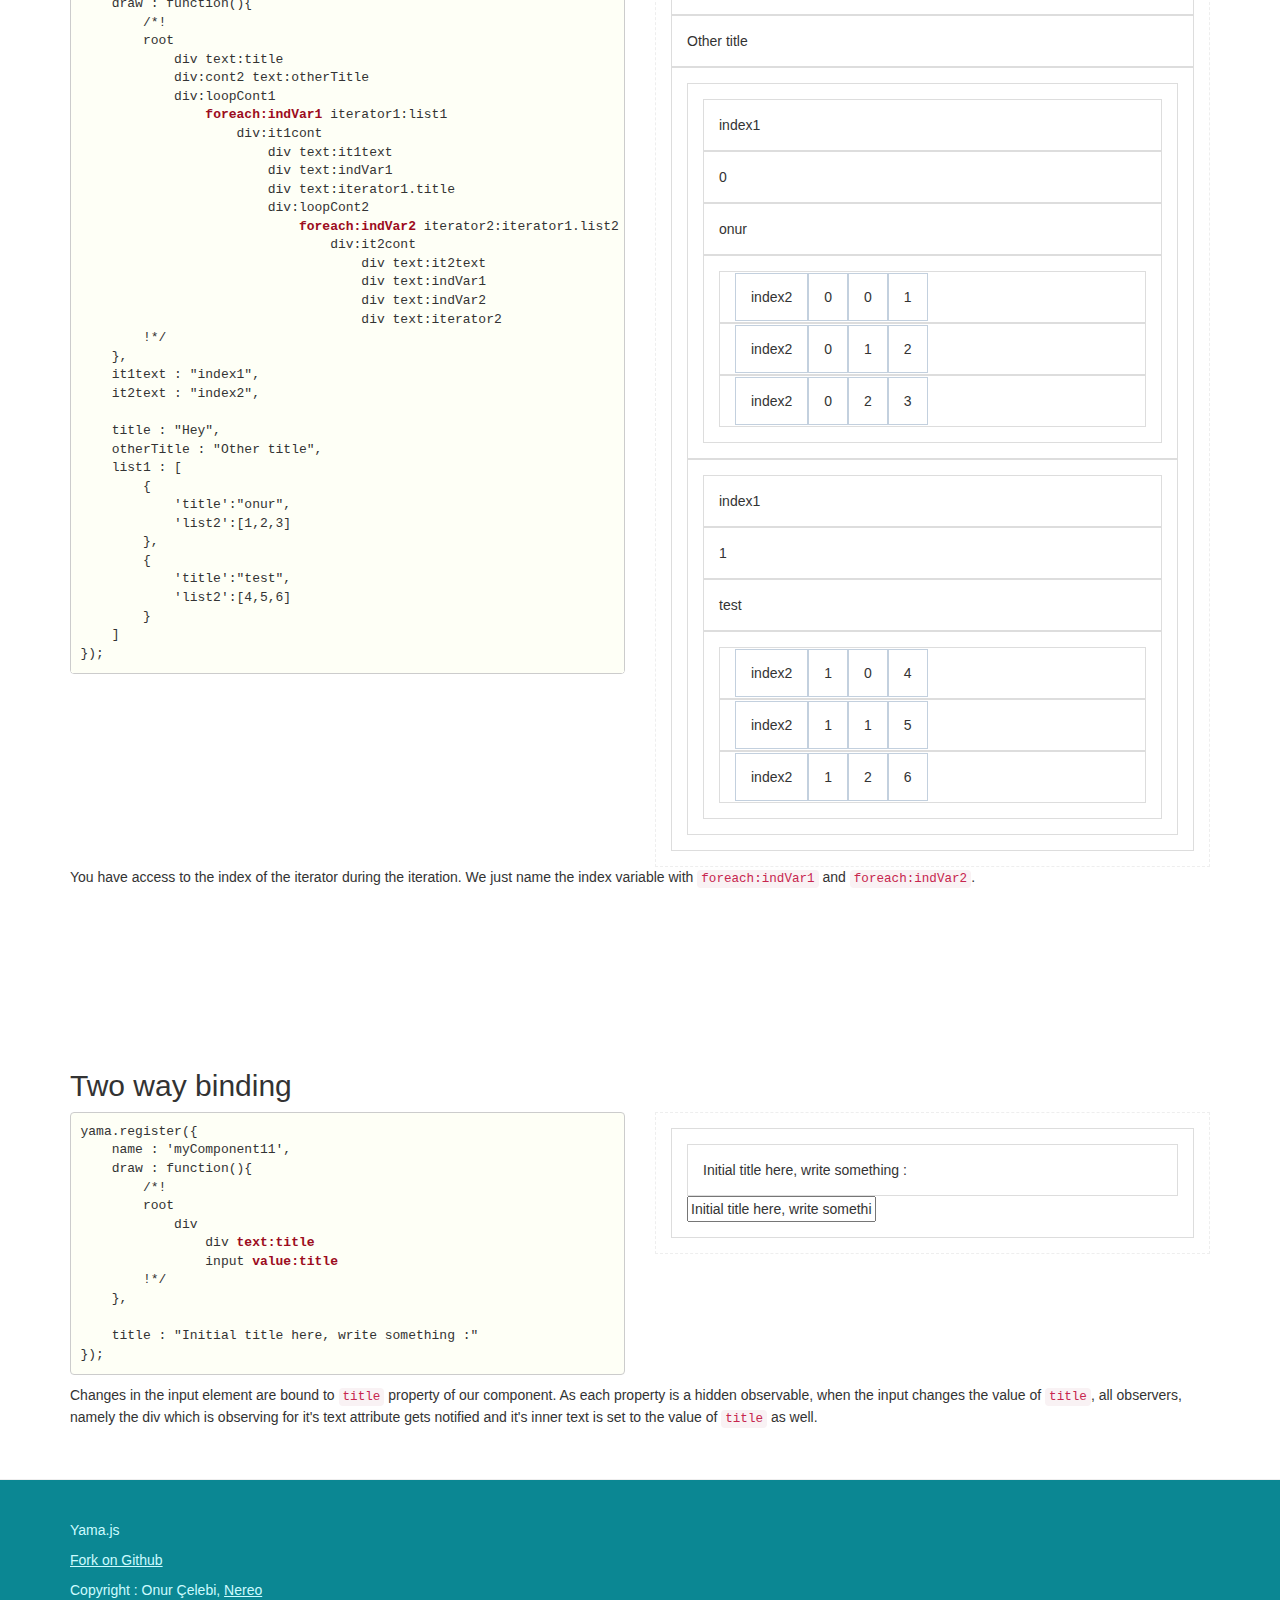
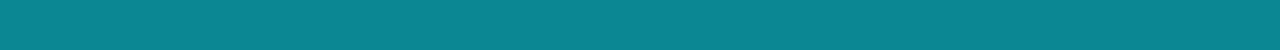
==== commit 7c874433: "forgot loop variable reference" ====
--- a/index.html
+++ b/index.html
@@ -1206,6 +1206,10 @@
                     'str':"\n        this.taskList.splice(g('itVar'), 1);"
                 },
                 {
+                    'position':{'row':7, 'column':22},
+                    'str':":itVar"
+                },
+                {
                     'render':true
                 },
                 {
